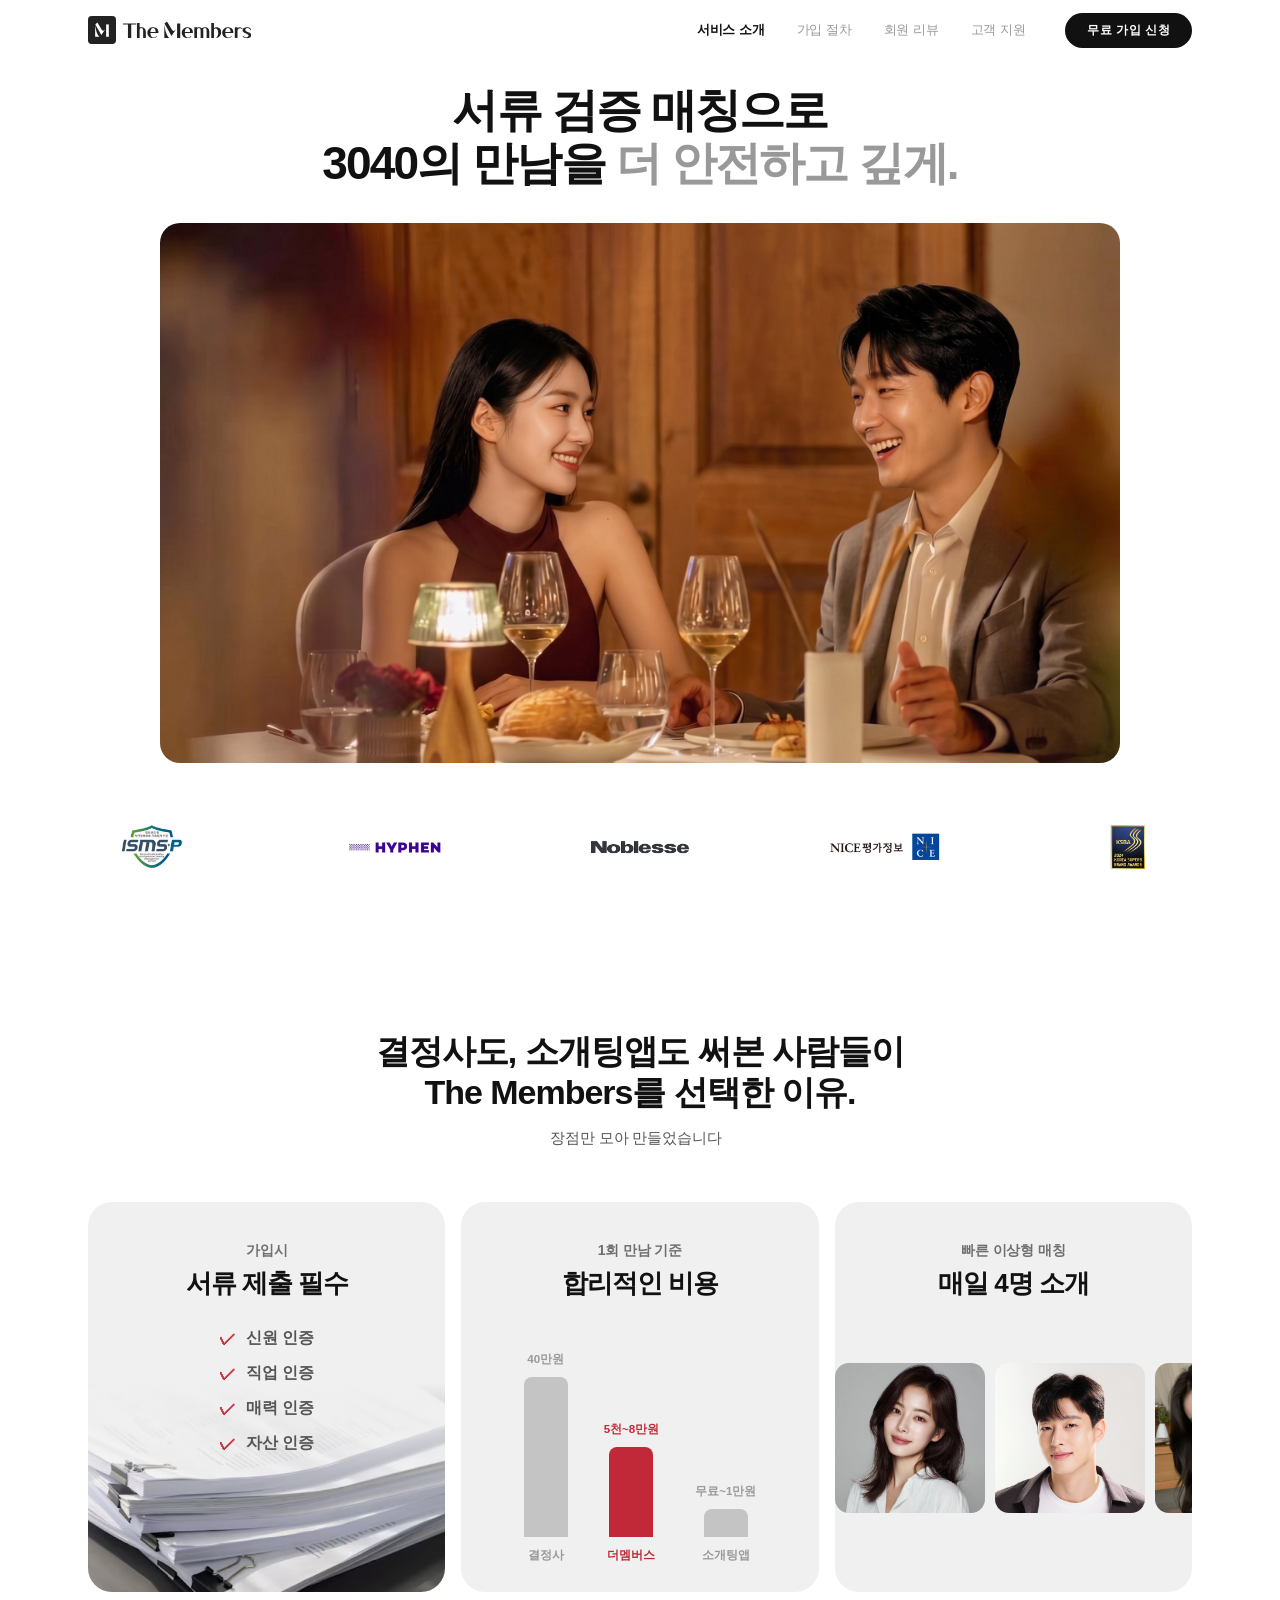
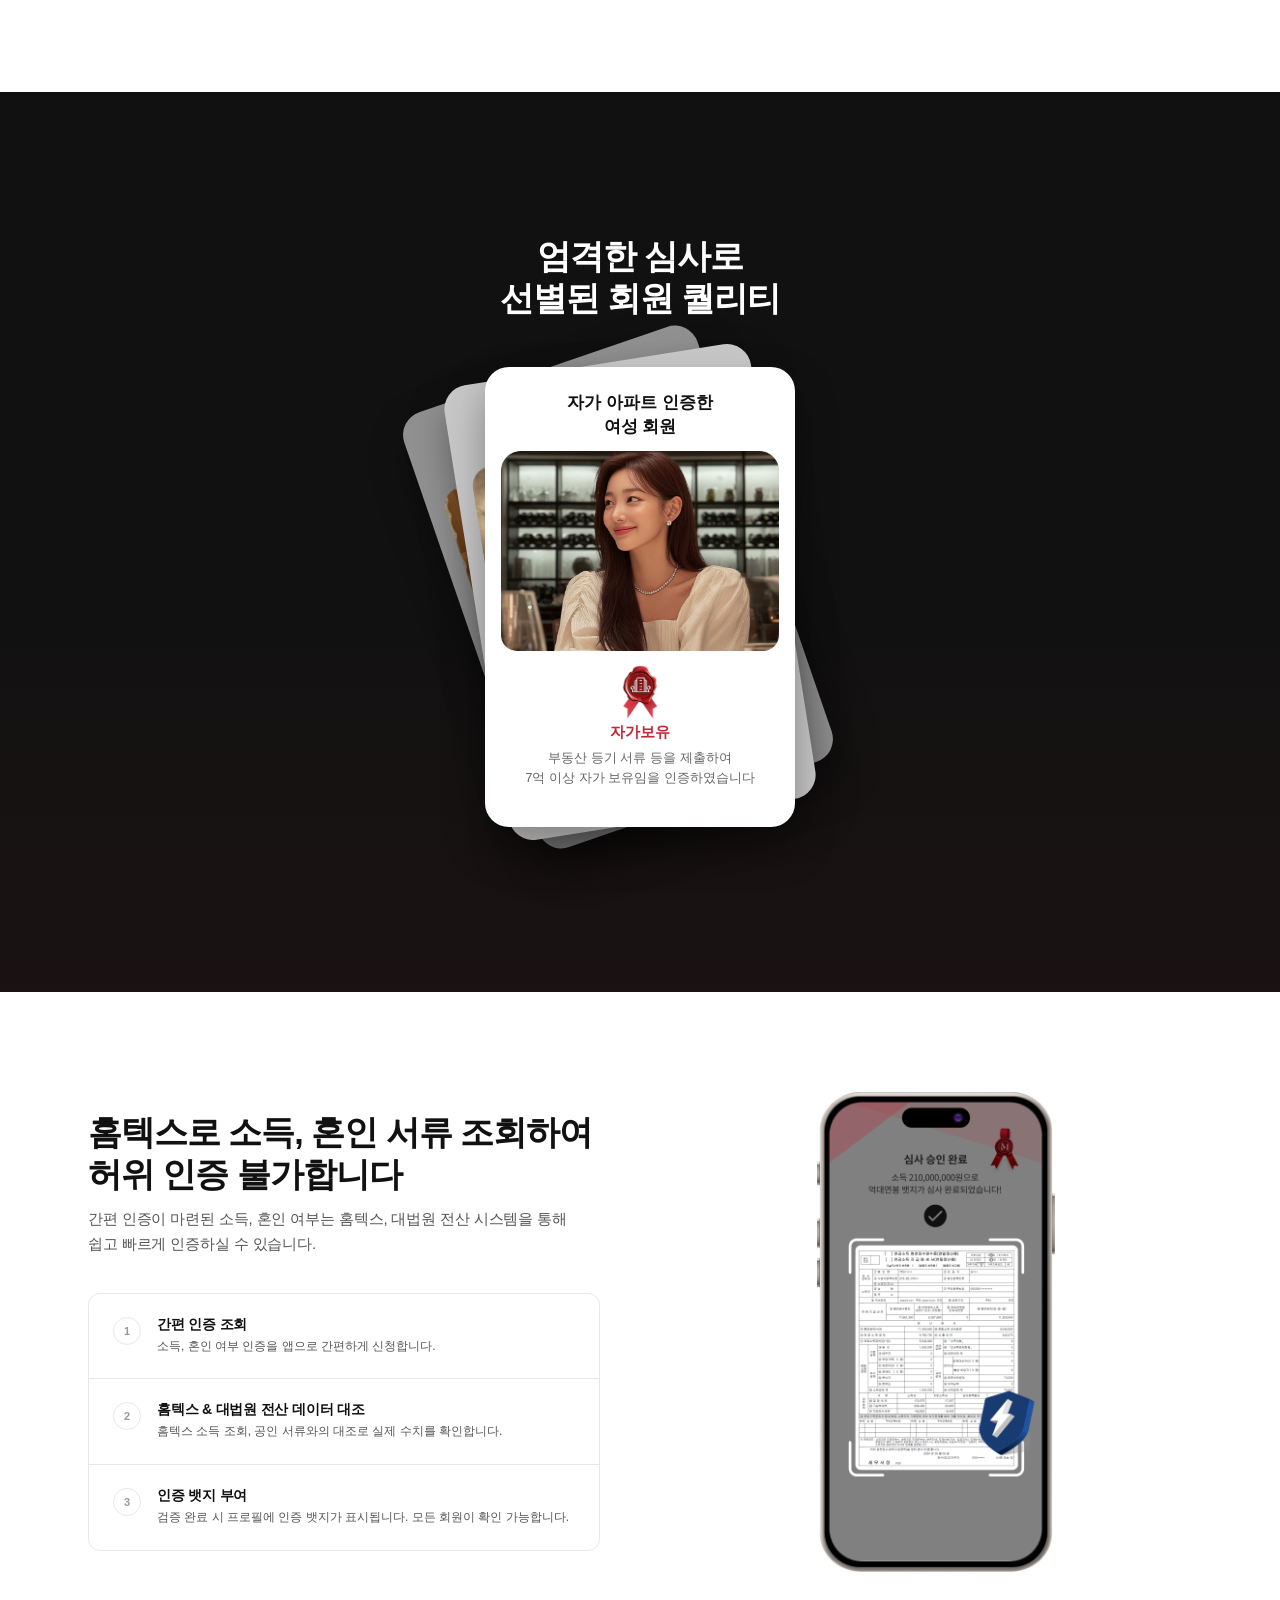
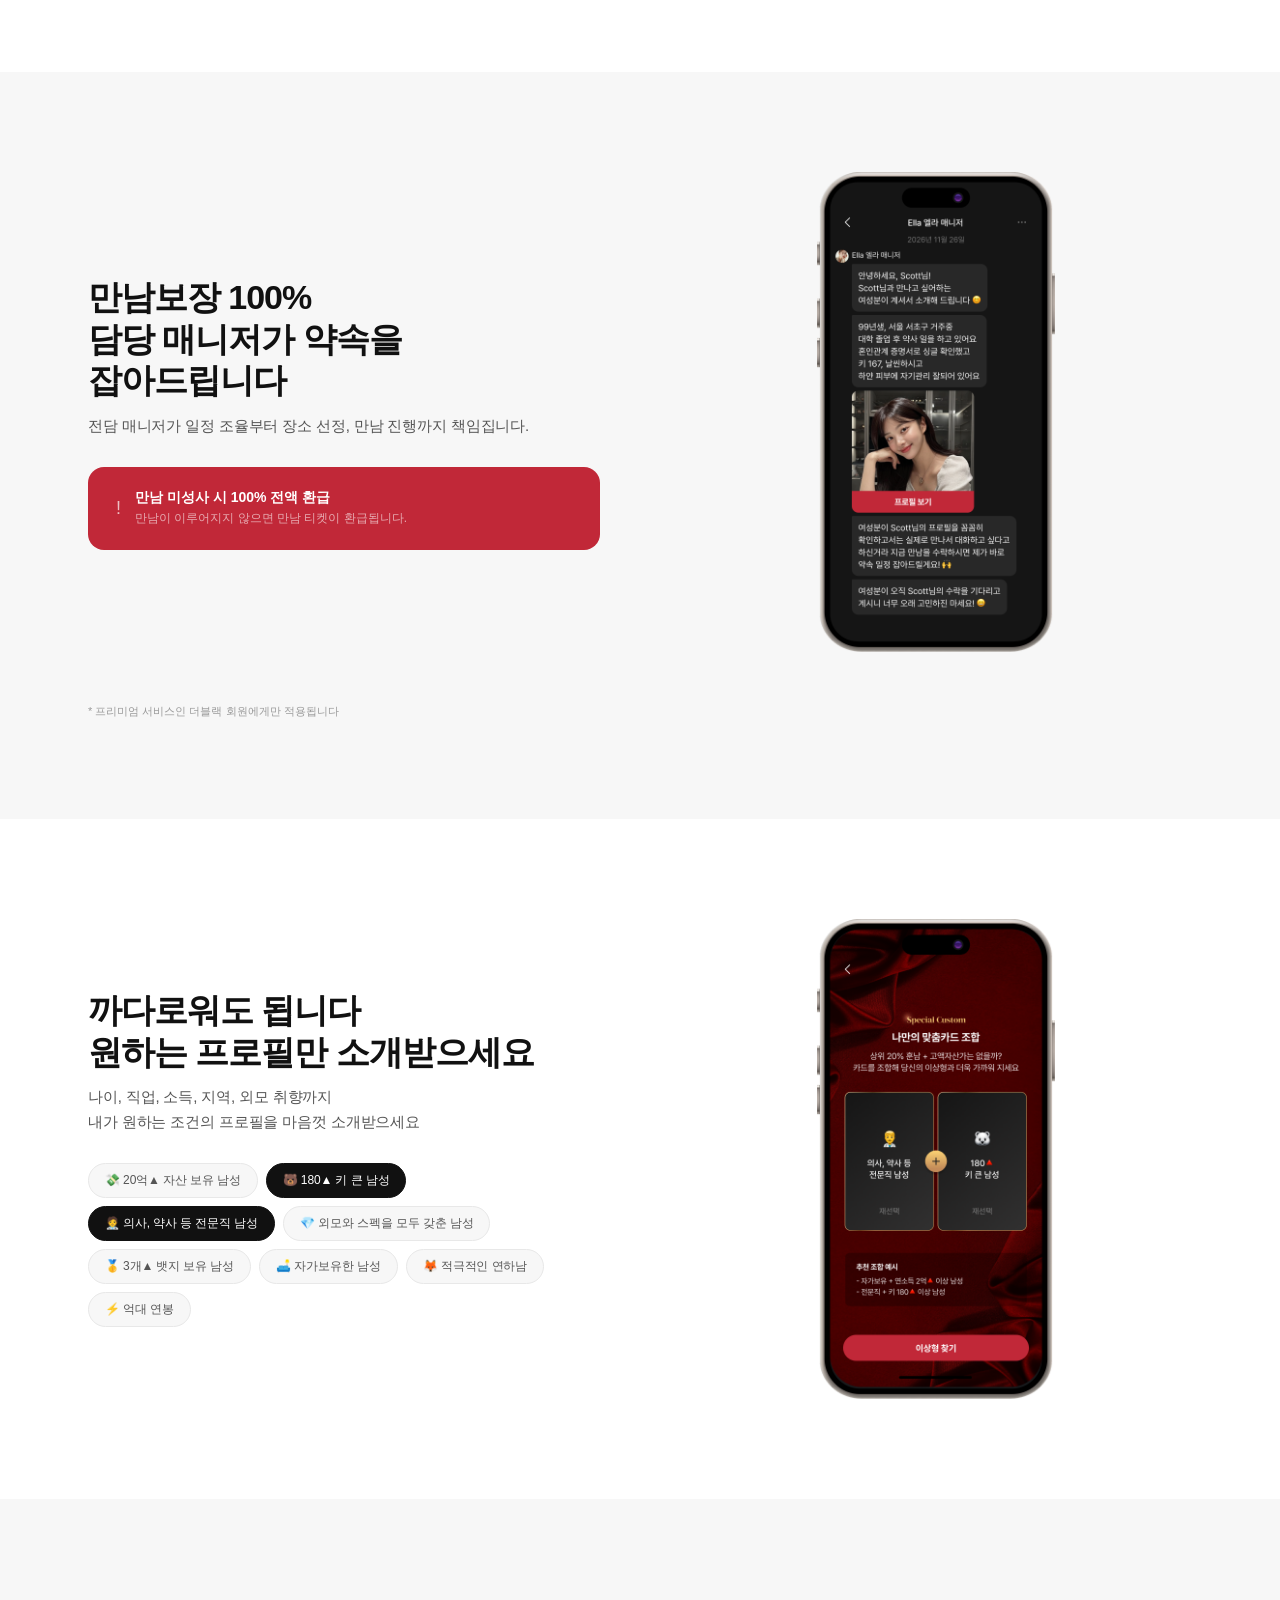
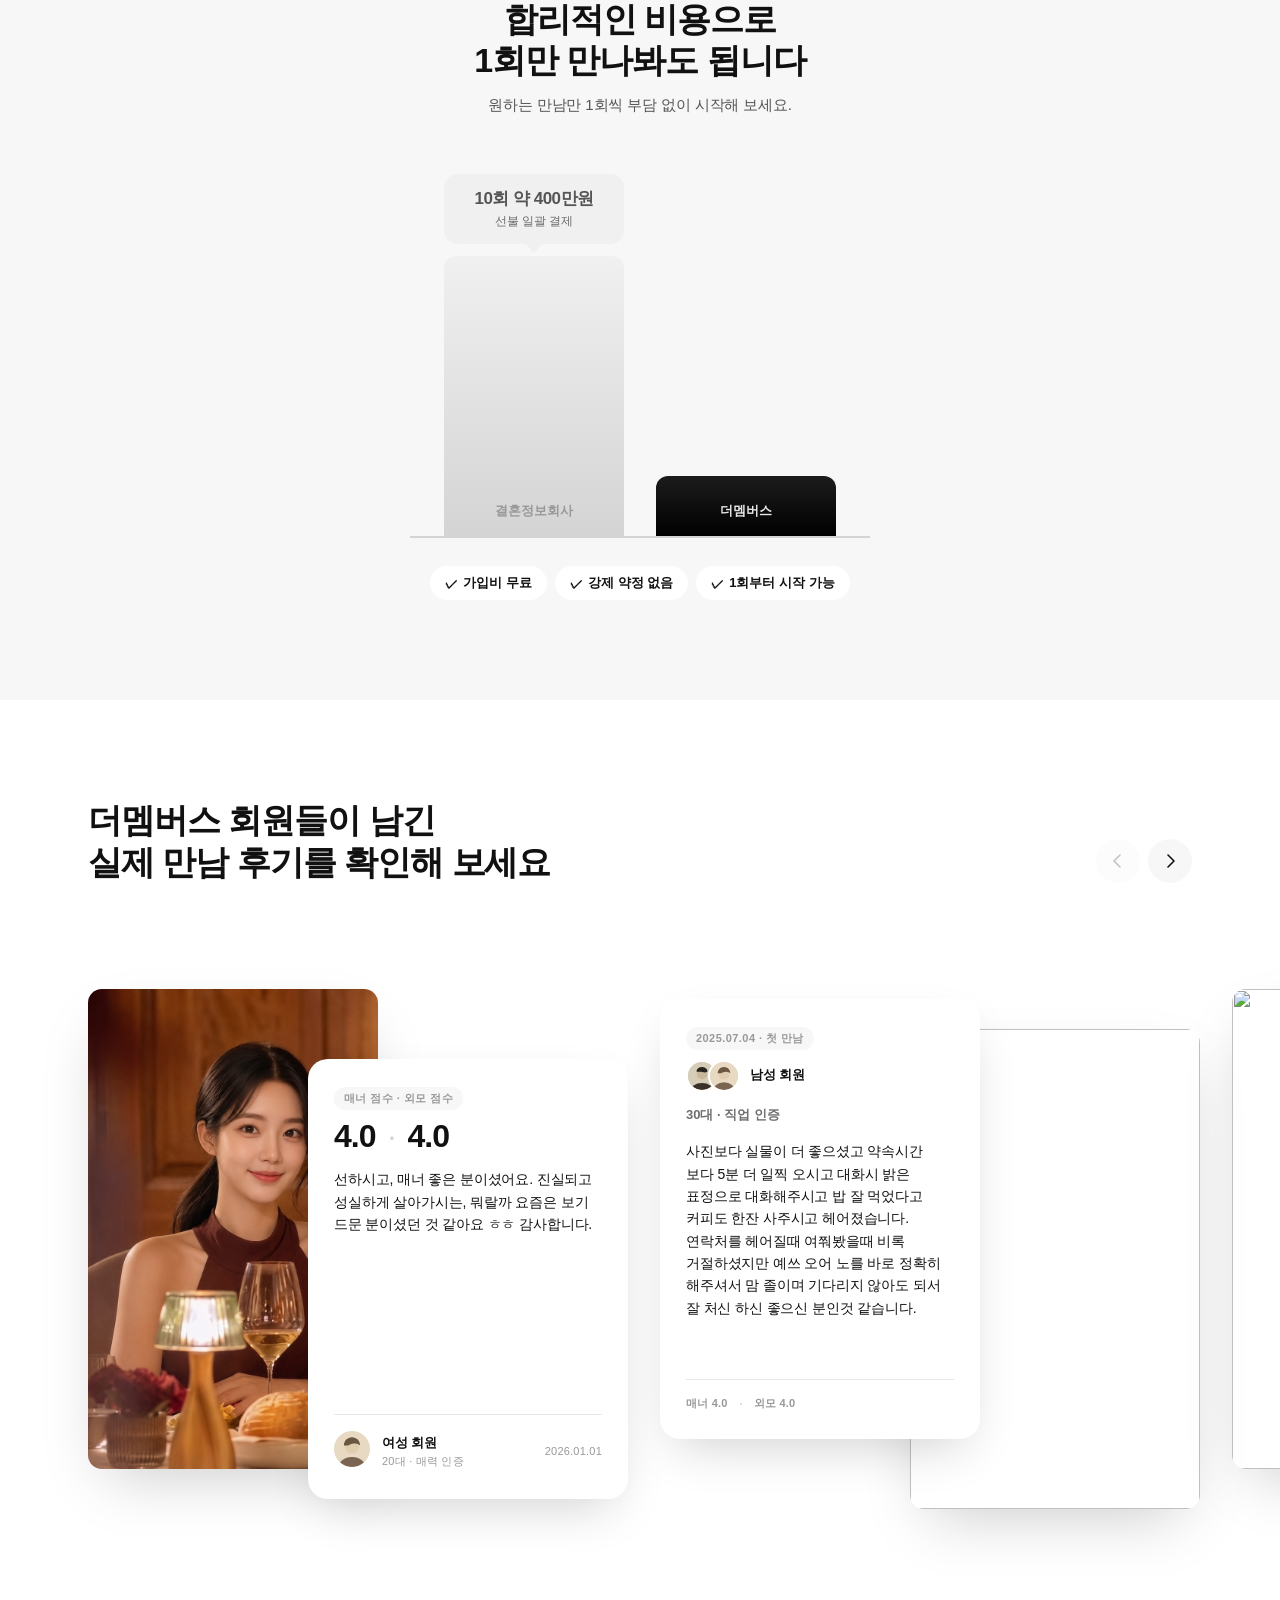
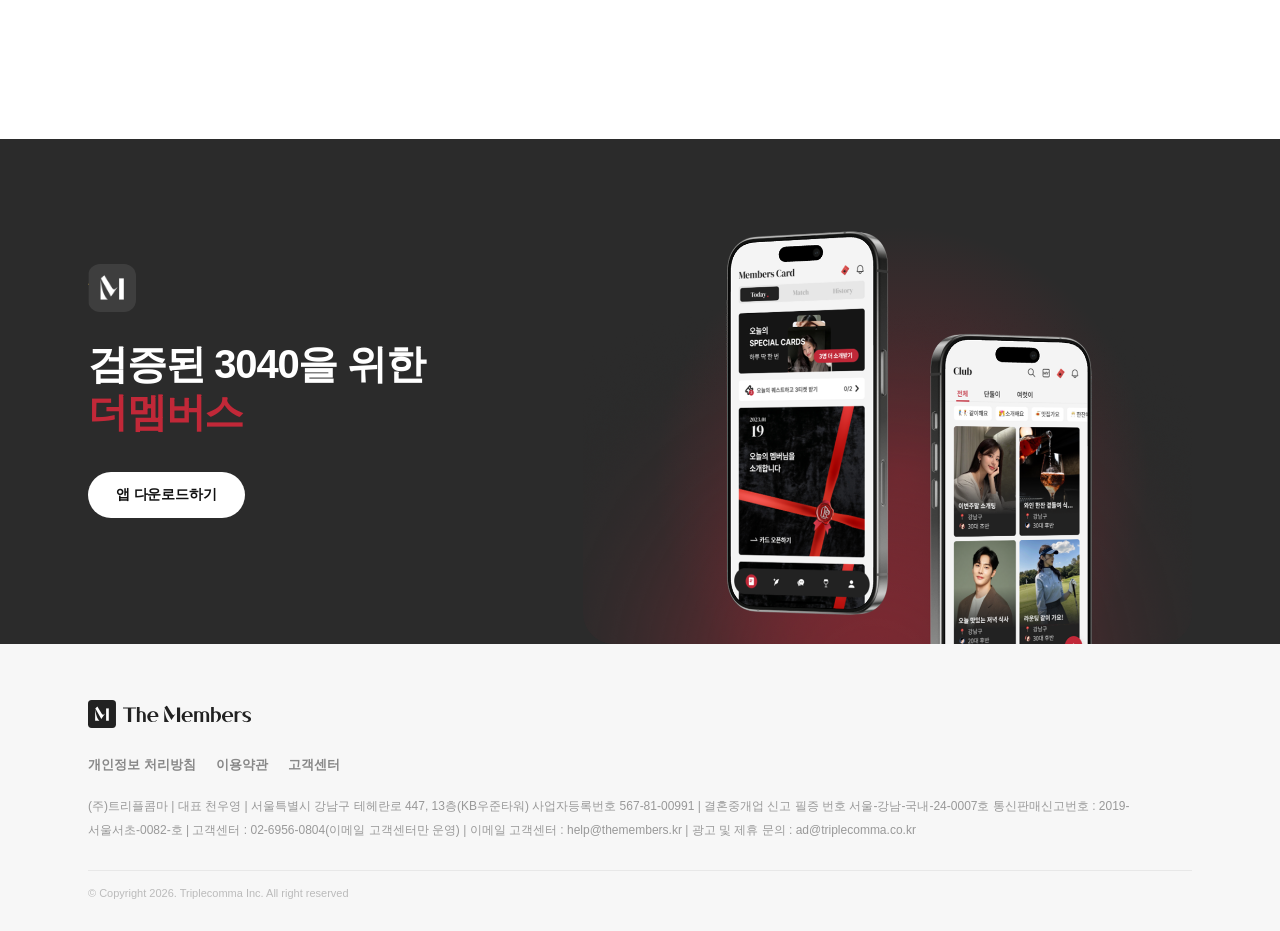
==== index.html @ fb0e2b12 "UI 개선: 리뷰 섹션 모바일 여백 축소·푸터 사업자정보 줄바꿈 제거·채팅 입력창 iOS 확대 방지 Co-Authored-By: Claude Sonnet 4.6 <noreply@a" ====
<!DOCTYPE html>
<html lang="ko">
<head>
<meta charset="UTF-8"/>
<meta name="viewport" content="width=device-width, initial-scale=1.0"/>
<title>더멤버스 — 서비스 소개</title>
<link rel="preconnect" href="https://cdn.jsdelivr.net"/>
<link rel="stylesheet" href="https://cdn.jsdelivr.net/gh/orioncactus/pretendard@v1.3.9/dist/web/static/pretendard.css"/>
<style>
/* ─── RESET ─── */
*,*::before,*::after{box-sizing:border-box;margin:0;padding:0}
html{font-size:16px;scroll-behavior:smooth}
body{min-height:100vh;-webkit-font-smoothing:antialiased;overflow-x:hidden}
ul{list-style:none}
a{text-decoration:none;color:inherit}
button{cursor:pointer;border:none;background:none;font:inherit}

/* ─── TOKENS ─── */
:root{
  --white:    #FFFFFF;
  --bg:       #F7F7F7;
  --bg2:      #F0F0F0;
  --border:   #E8E8E8;
  --border2:  #D4D4D4;
  --headline: #111111;
  --body:     #555555;
  --muted:    #999999;
  --light:    #C4C4C4;
  --dark:     #111111;
  --dark2:    #1C1C1C;
  --red:      #C12838;
  --red-pale: #FDF2F3;
  --font:'Pretendard',-apple-system,'Apple SD Gothic Neo',sans-serif;
  --max:1200px;
  --accent:#C12838;
  --accent-dark:#9E1F2D;
  --accent-pale:#FDF2F3;
  --para:#6F6F6F;
}
body{font-family:var(--font);background:var(--white);color:var(--body);word-break:keep-all}

/* ─── NAV ─── */
.nav{
  position:sticky;top:0;z-index:100;
  background:var(--white);
}
.nav__inner{
  max-width:var(--max);margin:0 auto;padding:0 48px;
  height:60px;display:flex;align-items:center;justify-content:space-between;
}
.nav__logo{display:flex;align-items:center;height:100%}
.nav__links{display:flex;align-items:center;gap:32px}
.nav__link{font-size:13px;font-weight:400;color:var(--muted);letter-spacing:-0.01em;transition:color .15s}
.nav__link:hover{color:var(--headline)}
.nav__link.active{color:var(--headline);font-weight:600}
.nav__cta{
  margin-left:8px;background:var(--headline);color:var(--white);
  font-size:12px;font-weight:700;letter-spacing:0.04em;
  padding:9px 22px;border-radius:999px;transition:opacity .15s;
}
.nav__cta:hover{opacity:.75}
.nav__ham{display:none;flex-direction:column;gap:5px;padding:6px}
.nav__ham span{display:block;width:24px;height:2px;background:var(--headline);transition:transform .22s,opacity .22s}
.nav__ham.open span:nth-child(1){transform:translateY(7px) rotate(45deg)}
.nav__ham.open span:nth-child(2){opacity:0}
.nav__ham.open span:nth-child(3){transform:translateY(-7px) rotate(-45deg)}

/* ─── WRAP ─── */
.wrap{max-width:var(--max);margin:0 auto;padding:0 48px}

/* ─── SECTION BASE ─── */
.section{padding:100px 0}
.section--bg{background:var(--bg)}

.s-eyebrow{
  display:block;font-size:11px;font-weight:700;
  letter-spacing:0.18em;text-transform:uppercase;
  color:var(--light);margin-bottom:12px;
}
.s-title{
  font-size:34px;font-weight:800;letter-spacing:-0.03em;
  line-height:1.22;color:var(--headline);margin-bottom:12px;
}
.s-desc{
  font-size:15px;line-height:1.65;letter-spacing:-0.01em;
  color:var(--body);max-width:520px;
}
.s-desc--white{color:rgba(255,255,255,.45)}

/* ─── PLACEHOLDER ─── */
.placeholder{
  background:var(--bg2);border:1px solid var(--border);
  display:flex;flex-direction:column;align-items:center;justify-content:center;
  gap:8px;color:var(--light);font-size:12px;letter-spacing:0.04em;
}
.placeholder__icon{font-size:24px;opacity:.4}

/* ─── HERO ─── */
.hero{
  background:var(--white);
  padding:0 48px;
  overflow:hidden;
}
.hero__inner{
  max-width:var(--max);margin:0 auto;
  display:flex;flex-direction:column;align-items:center;
  text-align:center;
  padding:24px 0 0;
}
.hero__eyebrow{
  display:inline-flex;align-items:center;gap:10px;
  font-size:11px;font-weight:600;letter-spacing:0.2em;
  text-transform:uppercase;color:var(--muted);
  margin-bottom:20px;justify-content:center;
}
.hero__eyebrow::before{content:'';width:24px;height:1px;background:var(--light)}
.hero__title{
  font-size:46px;font-weight:800;letter-spacing:-0.04em;
  line-height:1.16;color:var(--headline);margin-bottom:32px;
}
.hero__title em{font-style:normal;color:var(--muted)}
.hero__media{
  width:100%;max-width:960px;
  aspect-ratio:16/9;
  overflow:hidden;
  border-radius:20px;
  margin:0 auto;
}
.hero__media img{
  width:100%;height:100%;
  object-fit:cover;
  display:block;
}
/* ─── PROBLEM ─── */
#problem{padding:100px 0;background:var(--white)}
.problem-inner{
  max-width:var(--max);margin:0 auto;padding:0 48px;
  display:flex;flex-direction:column;align-items:center;gap:52px;
}
.problem__copy{text-align:center;max-width:680px}
/* ─── PROBLEM — FEATURE CARDS ─── */
.fc-grid{display:grid;grid-template-columns:repeat(3,1fr);gap:16px;width:100%}
.fc-card{
  background:var(--bg2);border-radius:24px;padding:40px 36px 0;
  overflow:hidden;display:flex;flex-direction:column;min-height:374px;
}
.fc-eyebrow{
  display:block;font-size:14px;font-weight:600;
  color:var(--para);margin-bottom:8px;letter-spacing:-0.01em;
  text-align:center;
}
.fc-title{
  font-size:26px;font-weight:800;color:var(--headline);
  letter-spacing:-0.04em;line-height:1.2;margin:0 0 28px;
  text-align:center;
}
/* Checklist (card 1) */
.fc-checklist{list-style:none;padding:0;margin:0;display:flex;flex-direction:column;gap:14px}
.fc-checklist li{
  display:flex;align-items:center;gap:10px;
  font-size:16px;font-weight:600;color:var(--body);letter-spacing:-0.01em;
  opacity:0;transform:translateY(6px);
  transition:opacity 0.4s ease,transform 0.4s ease;
}
.fc-checklist.is-visible li{opacity:1;transform:none}
.fc-checklist.is-visible li:nth-child(1){transition-delay:0.3s}
.fc-checklist.is-visible li:nth-child(2){transition-delay:0.5s}
.fc-checklist.is-visible li:nth-child(3){transition-delay:0.7s}
.fc-checklist.is-visible li:nth-child(4){transition-delay:0.9s}
.fc-check{color:var(--accent);font-weight:900;font-size:17px;line-height:1}
.fc-card--doc{align-items:center;text-align:center;position:relative}
.fc-doc-content{position:relative;z-index:1;display:flex;flex-direction:column;align-items:center}
.fc-card--doc .fc-checklist{align-items:flex-start}
.fc-doc-bg{
  position:absolute;bottom:0;left:0;right:0;height:58%;
  pointer-events:none;
}
.fc-doc-bg img{width:100%;height:100%;object-fit:cover;object-position:top center;display:block}
.fc-doc-bg::after{
  content:'';position:absolute;top:0;left:0;right:0;height:70%;
  background:linear-gradient(to bottom,#F0F0F0 10%,rgba(240,240,240,0) 100%);
}
/* Price chart (card 2) */
.fc-chart{
  flex:1;display:flex;align-items:flex-end;justify-content:center;gap:36px;
  padding:24px 0 28px;
}
.fc-bar-col{display:flex;flex-direction:column;align-items:center;gap:10px}
.fc-bar-price{
  font-size:11.5px;font-weight:600;color:var(--muted);
  white-space:nowrap;text-align:center;line-height:1.3;
}
.fc-bar-price--red{color:var(--accent)}
.fc-bar{
  width:44px;border-radius:8px 8px 0 0;
  transform:scaleY(0);
  transform-origin:bottom center;
  transition:transform 0.65s cubic-bezier(0.34,1.56,0.64,1);
}
.fc-chart.is-visible .fc-bar{transform:scaleY(1)}
.fc-chart.is-visible .fc-bar--agency  {transition-delay:0s}
.fc-chart.is-visible .fc-bar--members {transition-delay:0.15s}
.fc-chart.is-visible .fc-bar--app     {transition-delay:0.3s}
.fc-bar--agency{height:160px;background:#C4C4C4}
.fc-bar--members{height:90px;background:var(--accent)}
.fc-bar--app{height:28px;background:#C4C4C4}
.fc-bar-name{font-size:12px;font-weight:600;color:var(--muted);white-space:nowrap;padding-bottom:0}
.fc-bar-name--red{color:var(--accent)}
/* Profile slider (card 3) */
.fc-slider{
  flex:1;overflow:hidden;
  display:flex;align-items:center;
  margin:16px -36px 0;
  min-height:200px;
  padding-bottom:60px;
}
.fc-slider-track{
  display:flex;gap:10px;align-items:center;
  animation:slide-profiles 22s linear infinite;
  will-change:transform;
}
@keyframes slide-profiles{
  0%{transform:translateX(0)}
  100%{transform:translateX(-50%)}
}
.fc-slider-img{
  width:150px;height:150px;object-fit:cover;
  object-position:top center;border-radius:14px;flex-shrink:0;
}
.fc-slider-img.fc-slide--tall{height:150px}

/* ─── QUALITY (dark card stack) ─── */
#quality{
  background:var(--dark);
  position:relative;overflow:hidden;
  padding:80px 0 100px;
  min-height:100vh;
  display:flex;flex-direction:column;justify-content:center;
}
#quality::after{
  content:'';position:absolute;left:0;right:0;bottom:0;height:45%;
  background:linear-gradient(to top,rgba(193,40,56,0.05) 0%,rgba(193,40,56,0) 100%);
  pointer-events:none;
}
.quality-inner{
  max-width:var(--max);margin:0 auto;padding:0 48px;
  display:flex;flex-direction:column;align-items:center;gap:0;
  position:relative;z-index:1;
}
.quality__header{text-align:center;max-width:600px}
.quality__header .s-eyebrow{color:rgba(255,255,255,0.45)}
.quality__header .s-title{color:#fff}
.quality__header .s-desc{color:rgba(255,255,255,0.5);margin-top:12px}
/* 카드스택 랩 */
.quality-cards-wrap{
  position:relative;
  max-width:310px;width:100%;
  aspect-ratio:3/4;
  min-height:460px;
  margin:2.25rem auto 0;
}
/* 카드 공통 */
.quality-card{
  position:absolute;left:50%;top:50%;width:100%;height:100%;
  background:#fff;border-radius:1.5rem;overflow:hidden;
  box-shadow:0 20px 40px rgba(0,0,0,0.35);
  display:flex;flex-direction:column;
  transition:transform .5s ease,opacity .5s ease;
}
.quality-card.qc-back2{z-index:0;transform:translate(-50%,120%) rotate(9deg);background:#C8C8C8;opacity:0;pointer-events:none}
.quality-card.qc-back {z-index:1;transform:translate(-50%,-50%) translate(-22px,-10px) rotate(-19deg);background:#919191}
.quality-card.qc-mid  {z-index:2;transform:translate(-50%,-50%) translate(-10px,-5px) rotate(-9deg);background:#C8C8C8}
.quality-card.qc-front{z-index:3;transform:translate(-50%,-50%) rotate(0deg)}
@keyframes qc-drop{
  0%  {transform:translate(-50%,-50%) rotate(0deg);opacity:1}
  80% {transform:translate(-50%,110%) rotate(-9deg);opacity:1}
  100%{transform:translate(-50%,120%) rotate(-9deg);opacity:0}
}
@keyframes qc-rise{
  0%  {transform:translate(-50%,120%) rotate(9deg);opacity:0}
  20% {transform:translate(-50%,110%) rotate(0deg);opacity:1}
  100%{transform:translate(-50%,-50%) translate(-22px,-10px) rotate(-19deg);opacity:1}
}
.quality-card.qc-dropping{animation:qc-drop 2.7s cubic-bezier(0.16,1,0.3,1);z-index:99}
.quality-card.qc-rising  {animation:qc-rise .7s cubic-bezier(0.16,1,0.3,1)}
/* 카드 내부 */
.quality-card .qc-title{padding:1.5rem 1.25rem .6rem;text-align:center;font-weight:700;color:#111;font-size:1.05rem;line-height:1.4;flex-shrink:0}
.quality-card .qc-img-wrap{padding:.2rem 1rem .6rem;flex:0 0 auto}
.quality-card .qc-img-wrap img{width:100%;aspect-ratio:3/4;object-fit:cover;object-position:top;border-radius:1rem;display:block;max-height:200px}
.quality-card .qc-badge{padding:.2rem 1.25rem .4rem;text-align:center;flex-shrink:0}
.quality-card .qc-badge img{width:auto;height:56px;margin:0 auto .2rem;display:block;object-fit:contain}
.quality-card .qc-badge-label{font-weight:700;font-size:15px;color:var(--accent);margin:0}
.quality-card .qc-desc{padding:0 1.25rem 1.75rem;text-align:center;font-size:13px;line-height:1.5;color:#666;flex-shrink:0;margin:0}

/* ─── VERIFICATION ─── */
.verify-inner{
  max-width:var(--max);margin:0 auto;padding:0 48px;
  display:grid;grid-template-columns:1fr 1fr;gap:80px;align-items:center;
}
.verify__steps{
  display:flex;flex-direction:column;gap:0;
  border:1px solid var(--border);margin-top:36px;
  border-radius:12px;overflow:hidden;
}
.verify-step{
  display:flex;align-items:flex-start;gap:16px;
  padding:22px 24px;border-bottom:1px solid var(--border);
  transition:background .15s;
}
.verify-step:last-child{border-bottom:none}
.verify-step:hover{background:var(--bg)}
.verify-step__num{
  width:28px;height:28px;flex-shrink:0;
  display:flex;align-items:center;justify-content:center;
  border:1px solid var(--border);border-radius:50%;
  font-size:11px;font-weight:700;color:var(--muted);
  margin-top:1px;
}
.verify-step__title{
  font-size:14px;font-weight:600;color:var(--headline);
  margin-bottom:3px;letter-spacing:-0.015em;
}
.verify-step__desc{font-size:12px;line-height:1.65;color:var(--body)}
.verify__visual{
  display:flex;align-items:center;justify-content:center;
}
.mockup-scan-wrap{position:relative;overflow:hidden;display:inline-block;line-height:0;border-radius:4px}
.scan-line{
  position:absolute;left:8%;right:8%;height:48px;pointer-events:none;
  background:linear-gradient(
    180deg,
    rgba(255,255,255,0) 0%,
    rgba(193,40,56,0.18) 40%,
    rgba(255,255,255,0.85) 50%,
    rgba(193,40,56,0.18) 60%,
    rgba(255,255,255,0) 100%
  );
  animation:scan-move 2.2s ease-in-out infinite;
}
@keyframes scan-move{0%{top:25%}50%{top:75%}100%{top:25%}}

/* ─── GUARANTEE ─── */
.guarantee-inner{
  max-width:var(--max);margin:0 auto;padding:0 48px;
  display:grid;grid-template-columns:1fr 1fr;gap:80px;align-items:center;
}
/* 핵심 약속 — 레드 사용 지점 ① */
.promise-bar{
  margin-top:28px;padding:22px 28px;
  background:var(--red);border-radius:16px;
  display:flex;align-items:center;gap:14px;
}
.promise-bar__icon{font-size:18px;color:rgba(255,255,255,.7)}
.promise-bar__text strong{
  display:block;font-size:14px;font-weight:700;
  color:var(--white);margin-bottom:2px;
}
.promise-bar__text p{font-size:12px;color:rgba(255,255,255,.6);line-height:1.6}

/* ─── FILTER (까다로워도 돼요) ─── */
.filter-section{padding:100px 0;background:var(--white)}
.filter-inner{
  max-width:var(--max);margin:0 auto;padding:0 48px;
  display:grid;grid-template-columns:1fr 1fr;gap:80px;align-items:center;
}
.filter__tags{
  display:flex;flex-wrap:wrap;gap:8px;margin-top:28px;
}
.filter-tag{
  font-size:12px;font-weight:500;letter-spacing:-0.01em;
  padding:8px 16px;border:1px solid var(--border);
  color:var(--body);background:var(--bg);
  border-radius:999px;transition:border-color .15s,background .15s;
}
.filter-tag:hover{border-color:var(--border2);background:var(--bg2)}
.filter-tag--active{
  border-color:var(--headline);background:var(--headline);color:var(--white);
}
.filter__visual{display:flex;align-items:center;justify-content:center;}

/* ─── PRICING ─── */
.pricing-inner{
  max-width:720px;margin:0 auto;padding:0 48px;text-align:center;
}
/* ─── PRICING CHART ─── */
.pricing-chart{max-width:460px;margin:48px auto 0;padding-top:90px}
.pricing-chart__stage{display:flex;align-items:flex-end;justify-content:center;gap:32px;height:280px}
.pricing-bar{position:relative;flex:1;max-width:180px}
.pricing-bar__bubble{
  position:absolute;bottom:100%;left:50%;
  transform:translateX(-50%) translateY(8px);
  width:100%;margin-bottom:12px;
  border-radius:14px;padding:14px 18px;text-align:center;
  opacity:0;
  transition:opacity 0.3s ease,transform 0.3s ease;
}
.pricing-bar__bubble strong{display:block;font-size:17px;font-weight:800;letter-spacing:-0.03em;line-height:1.25}
.pricing-bar__bubble span{display:block;font-size:12px;font-weight:500;margin-top:4px;opacity:0.85}
.pricing-bar__bubble::after{
  content:'';position:absolute;bottom:-9px;left:50%;transform:translateX(-50%);
  width:0;height:0;border-left:9px solid transparent;border-right:9px solid transparent;
}
.pricing-bar--members .pricing-bar__bubble{background:var(--headline);color:#fff;box-shadow:0 4px 16px rgba(0,0,0,.18)}
.pricing-bar--members .pricing-bar__bubble::after{border-top:10px solid var(--headline)}
.pricing-bar--agency .pricing-bar__bubble{background:var(--bg2);color:var(--body)}
.pricing-bar--agency .pricing-bar__bubble::after{border-top:10px solid var(--bg2)}
.pricing-bar__fill{
  width:100%;border-radius:12px 12px 0 0;display:flex;align-items:flex-end;justify-content:center;
  padding-bottom:16px;font-size:13px;font-weight:700;
}
.pricing-bar--members .pricing-bar__fill{height:0;background:linear-gradient(180deg,var(--dark2) 0%,#000 100%);color:rgba(255,255,255,.9);transition:height 0.5s ease-out}
.pricing-bar--agency .pricing-bar__fill{height:0;background:linear-gradient(180deg,var(--bg2) 0%,var(--border2) 100%);color:var(--muted);transition:height 0.7s ease-out}
.pricing-bar--agency.is-animated .pricing-bar__fill{height:280px}
.pricing-bar--members.is-animated .pricing-bar__fill{height:60px}
.pricing-bar.bubble-visible .pricing-bar__bubble{opacity:1;transform:translateX(-50%) translateY(0)}
.pricing-chart__base{height:2px;background:var(--border2);margin-bottom:28px}
.pricing-pills{display:flex;justify-content:center;gap:8px;flex-wrap:wrap}
.pricing-pill{
  display:inline-flex;align-items:center;gap:5px;
  background:var(--white);color:var(--headline);
  border-radius:999px;padding:8px 15px;font-size:13px;font-weight:600;
}
.pricing-pill::before{content:'✓';font-weight:800}

/* ─── REVIEWS — styles moved to inline <style> below ─── */

/* ─── APP CTA ─── */
.app-cta{
  background:#2b2b2b;padding:0;overflow:hidden;position:relative;
}
.app-cta::after{
  content:'';position:absolute;bottom:-80px;right:10%;
  width:500px;height:500px;border-radius:50%;
  background:radial-gradient(circle,rgba(193,40,56,.35) 0%,transparent 70%);
  pointer-events:none;
}
.app-cta__inner{
  max-width:var(--max);margin:0 auto;padding:0 48px;
  display:grid;grid-template-columns:1fr 1.4fr;gap:60px;align-items:stretch;
  position:relative;z-index:1;
}
.app-cta__logo{
  width:48px;height:48px;border-radius:12px;overflow:hidden;margin-bottom:28px;
}
.app-cta__logo img{width:100%;height:100%;object-fit:cover;}
.app-cta__title{
  font-size:40px;font-weight:800;letter-spacing:-0.03em;
  line-height:1.2;color:var(--white);margin-bottom:0;
}
.app-cta__title span{color:var(--accent);}
.app-cta__actions{display:flex;gap:10px;flex-wrap:wrap;margin-top:36px}
.app-cta__visual{
  display:flex;align-items:flex-end;justify-content:flex-end;
}
.app-cta__visual img{
  width:100%;height:auto;display:block;object-fit:contain;object-position:right bottom;
}

/* ─── FOOTER ─── */
.footer{background:#f7f7f7;padding:56px 0 0;}
.footer__inner{max-width:var(--max);margin:0 auto;padding:0 48px;}
.footer__logo{height:28px;width:auto;display:block;margin-bottom:28px;}
.footer__links{display:flex;align-items:center;gap:20px;margin-bottom:20px;font-size:13px;}
.footer__links a{color:#888;text-decoration:none;font-weight:700;}
.footer__links a:hover{color:#111;}
.footer__info{font-size:12px;color:#999;line-height:2;margin-bottom:0;}
.footer__copy{font-size:11px;color:#bbb;padding:16px 0 32px;border-top:1px solid #e8e8e8;margin-top:28px;}

/* ─── REVEAL ─── */
.reveal{opacity:0;transform:translateY(16px);transition:opacity .5s ease,transform .5s ease}
.reveal.on{opacity:1;transform:none}
.reveal-l{opacity:0;transform:translateX(-16px);transition:opacity .5s ease,transform .5s ease}
.reveal-l.on{opacity:1;transform:none}
.reveal-r{opacity:0;transform:translateX(16px);transition:opacity .5s ease,transform .5s ease}
.reveal-r.on{opacity:1;transform:none}

/* ─── TABLET ─── */
@media(max-width:1279px){
  .nav__inner,.wrap,.hero,.media-bar{padding-left:32px;padding-right:32px}
  .hero__inner,.problem-inner,.quality-inner,.verify-inner,
  .guarantee-inner,.filter-inner,.pricing-inner,
  .footer__inner{padding:0 32px}
  .app-cta__inner{padding:0 32px;grid-template-columns:1fr;gap:40px}
  .app-cta__copy{align-items:center;text-align:center}
  .app-cta__title{font-size:36px}
  .app-cta__actions{justify-content:center}
  .app-cta__visual{justify-content:center}
  .hero__title{font-size:38px}
  .s-title{font-size:28px}
  .quality-cards-wrap{max-width:270px;min-height:400px;margin-top:2rem}
  .quality-card .qc-img-wrap img{max-height:170px}
  .quality-card .qc-badge img{height:44px}

  /* logo marquee 애니메이션 */
  .logo-marquee__item--clone{ display:flex; }
  .logo-marquee__track{ justify-content:flex-start; width:max-content; animation:logo-marquee-scroll 12s linear infinite; }
  .logo-marquee:hover .logo-marquee__track{ animation-play-state:paused; }
  .logo-marquee__item{ padding:0 36px; }
}

/* ─── MOBILE ─── */
@media(max-width:799px){
  .logo-marquee__item{ padding:0 24px; }
  .logo-marquee__item img{ height:52px; }
  .nav__inner{padding:0 20px}
  .nav__links{display:none;flex-direction:column;gap:24px;position:absolute;top:60px;left:0;right:0;background:var(--white);border-bottom:1px solid var(--border);padding:28px 24px;box-shadow:0 8px 20px rgba(0,0,0,.05);font-size:16px}
  .nav__links.open{display:flex}
  .nav__ham{display:flex}

  .hero{padding:0 0}
  .hero__inner{padding:36px 20px 0}
  .hero__title{font-size:28px}
  .problem-inner{padding:0 20px;gap:32px}
  .fc-grid{grid-template-columns:1fr}
  .fc-card{min-height:323px;padding:32px 28px 0}
  .fc-slider{min-height:180px;margin:16px -28px 0}
  .fc-slider-img{width:130px;height:130px}
  .fc-slider-img.fc-slide--tall{height:130px}
  .fc-bar--agency{height:130px}
  .fc-bar--members{height:72px}
  .verify-inner,
  .guarantee-inner,.filter-inner,.pricing-inner{grid-template-columns:1fr;gap:40px;padding:0 20px}
  .app-cta__inner{padding:0 20px}
  .app-cta__title{font-size:32px}
  .filter__visual img,.verify__visual img{max-height:240px}
  .app-cta__visual{height:200px}
  .app-cta__visual{grid-template-columns:1fr 1fr}

  #quality{padding:64px 0 80px;min-height:auto}
  .quality-inner{padding:0 20px}
  .quality-cards-wrap{max-width:260px;min-height:410px;margin-top:1.75rem}
  .quality-card .qc-img-wrap img{max-height:160px}
  .quality-card .qc-badge img{height:40px}
  .section{padding:64px 0}
  .s-title{font-size:24px}
  .footer__inner{padding:0 20px}
  .pricing-inner{padding:0 20px}
  .pricing-chart{padding-top:80px}
  .pricing-chart__stage{height:220px}
  .pricing-bar--members .pricing-bar__fill{height:0}
  .pricing-bar--agency .pricing-bar__fill{height:0}
  .pricing-bar--agency.is-animated .pricing-bar__fill{height:220px}
  .pricing-bar--members.is-animated .pricing-bar__fill{height:48px}
  .pricing-bar__bubble{padding:12px 14px}
  .pricing-bar__bubble strong{font-size:15px}
  .pricing-pill{font-size:12px;padding:7px 12px}
}

/* ── QR MODAL ── */
.qr-overlay{
  display:none;position:fixed;inset:0;z-index:9999;
  background:rgba(0,0,0,.55);
  align-items:center;justify-content:center;
  backdrop-filter:blur(4px);
}
.qr-overlay.open{display:flex}
.qr-modal{
  background:#fff;
  width:100%;max-width:440px;
  padding:48px 40px 40px;
  position:relative;
  margin:20px;
  border-radius:24px;
  animation:modalIn .25s ease;
}
@keyframes modalIn{
  from{opacity:0;transform:translateY(12px)}
  to{opacity:1;transform:none}
}
.qr-modal__close{
  position:absolute;top:18px;right:20px;
  font-size:20px;color:#999;cursor:pointer;
  line-height:1;padding:4px;
  transition:color .15s;
}
.qr-modal__close:hover{color:#111}
.qr-modal__title{
  font-size:22px;font-weight:800;letter-spacing:-0.03em;
  color:#111;text-align:center;margin-bottom:8px;
}
.qr-modal__desc{
  font-size:16px;color:#444;text-align:center;
  letter-spacing:-0.01em;margin-bottom:32px;
}
.qr-modal__img{
  width:200px;height:200px;
  display:block;margin:0 auto 28px;
  image-rendering:pixelated;
}
.qr-modal__stores{
  display:grid;grid-template-columns:1fr 1fr;gap:10px;
}
.qr-modal__store{
  display:flex;align-items:center;justify-content:center;gap:8px;
  padding:11px 0;border:1px solid #e8e8e8;
  font-size:12px;font-weight:600;color:#111;letter-spacing:0.02em;
  border-radius:999px;
  transition:border-color .15s,background .15s;cursor:pointer;
}
.qr-modal__store:hover{border-color:#111;background:#f7f7f7}
.qr-modal__store-icon{font-size:16px}

/* ── LOGO MARQUEE ── */
.logo-marquee{
  background:var(--white);
  padding:32px 0;
  overflow:hidden;
}
.logo-marquee__track{
  display:flex;
  align-items:center;
  justify-content:center;
  gap:0;
  width:100%;
}
.logo-marquee__item{
  flex-shrink:0;
  padding:0 56px;
  display:flex;align-items:center;justify-content:center;
  height:104px;
}
.logo-marquee__item img{
  height:72px;width:auto;
  max-width:280px;
  object-fit:contain;
}
.logo-marquee__item--clone{ display:none; }

@keyframes logo-marquee-scroll{
  from{ transform:translateX(0); }
  to  { transform:translateX(-50%); }
}

</style>
</head>
<body>

<!-- NAV -->
<nav class="nav">
  <div class="nav__inner">
    <a href="index.html" class="nav__logo"><svg class="nav__logo-svg" viewBox="0 0 373 64" height="28" xmlns="http://www.w3.org/2000/svg" fill="none"><g clip-path="url(#clip0_2248_5700)">
<rect width="64" height="64" rx="8.33333" fill="#222222"/>
<path d="M47.635 19.2063H41.4222V47.473H47.635V19.2063Z" fill="white"/>
<path d="M16.3434 20.7499V47.4665H26.192C20.1997 43.2637 17.3264 29.0862 16.3434 20.7499Z" fill="white"/>
<path d="M31.4979 31.3295L21.4539 15.123L16.7281 19.2251L30.433 43.4402L39.0781 30.7624L35.9275 33.3711C34.6673 34.3099 33.0416 33.8562 31.4979 31.3295Z" fill="white"/>
</g>
<g clip-path="url(#clip1_2248_5700)">
<path d="M122.382 25.7641C120.897 25.8208 119.424 26.0623 117.998 26.4832V16.0278H111.882V50.326H117.998V30.4109C118.264 29.6323 118.759 28.9543 119.417 28.4679C120.075 27.9814 120.865 27.7097 121.68 27.6892C124.201 27.6892 126.064 29.736 126.064 32.9556V50.326H132.18V35.8433C132.048 29.5258 128.541 25.7641 122.382 25.7641Z" fill="#222222"/>
<path d="M226.994 25.7661C224.102 25.6515 221.263 26.5719 218.978 28.365C216.693 30.1581 215.109 32.7085 214.506 35.566C213.903 38.4234 214.32 41.404 215.682 43.9816C217.044 46.5592 219.265 48.5679 221.952 49.6531C227.224 51.4676 232.441 50.5161 236.266 46.7433L235.17 45.5595C232.43 48.4693 229.284 49.2659 227.027 48.8787C223.552 48.2812 221.174 44.4531 221.317 38.9765L239.663 38.8879V36.3432C239.63 27.4368 231.038 25.7661 226.994 25.7661ZM221.317 36.7526C221.317 31.0326 223.969 27.4368 227.432 27.4368C229.723 27.4368 233.328 29.3066 233.328 36.7969L221.317 36.7526Z" fill="#222222"/>
<path d="M267.676 25.7648C264.883 25.6644 262.133 26.4923 259.851 28.1214C258.286 26.5912 256.188 25.7445 254.009 25.7648C252.85 25.7346 251.694 25.9029 250.59 26.2626C250.105 26.373 249.634 26.5401 249.187 26.7605V25.8533H243.071V50.3488H249.187V32.5248C249.187 29.3052 251.127 27.4354 253.33 27.4354C255.533 27.4354 257.418 29.3052 257.418 32.5248V50.393H263.544V35.3461C263.599 33.8253 263.414 32.3054 262.996 30.8431C263.764 28.7078 265.254 27.4354 267.052 27.4354C269.342 27.4354 271.14 29.3052 271.14 32.5248V50.393H277.211V36.0653C277.124 29.4822 274.197 25.7648 267.676 25.7648Z" fill="#222222"/>
<path d="M346.784 25.7635C344.917 25.8408 343.129 26.5412 341.699 27.755V25.852H335.583V50.3476H341.699V33.7517C341.818 32.2568 342.458 30.8529 343.505 29.7894C344.553 28.726 345.94 28.0718 347.42 27.9431C349.425 27.9431 350.28 28.5295 352.231 30.2998L353.174 29.2597C352.468 28.1987 351.518 27.3263 350.405 26.7174C349.292 26.1085 348.05 25.7811 346.784 25.7635Z" fill="#222222"/>
<path d="M371.071 39.4728C367.925 36.6625 359.64 36.2974 359.64 31.5289C359.671 30.4805 360.082 29.4801 360.795 28.7173C361.508 27.9546 362.474 27.4826 363.509 27.391C367.794 26.9927 370.808 29.6037 371.4 32.7791H372.287C372.34 31.8749 372.277 30.9676 372.101 30.0795C371.213 25.842 364.429 25.8088 362.566 25.8088C358.292 25.8088 353.261 27.6675 353.261 32.5246C353.261 38.654 362.654 39.34 365.854 42.5596C368.78 45.4251 365.185 48.8328 362.204 48.9213C359.314 48.788 356.568 47.61 354.467 45.6022L353.371 46.786C357.459 52.1852 373.022 52.5946 373.022 43.7877C373.021 42.9696 372.846 42.1612 372.509 41.4169C372.173 40.6727 371.682 40.0098 371.071 39.4728Z" fill="#222222"/>
<path d="M148.356 25.7661C145.465 25.6515 142.626 26.5719 140.341 28.365C138.056 30.1581 136.472 32.7085 135.869 35.566C135.266 38.4234 135.682 41.404 137.045 43.9816C138.407 46.5592 140.628 48.5679 143.315 49.6531C148.587 51.4676 153.804 50.5161 157.629 46.7433L156.533 45.5595C153.793 48.4693 150.647 49.2659 148.389 48.8787C144.915 48.2812 142.537 44.4531 142.679 38.9765L161.037 38.9322V36.3875C161.037 27.4368 152.401 25.7661 148.356 25.7661ZM142.646 36.7084C142.646 30.9883 145.299 27.3925 148.762 27.3925C151.053 27.3925 154.658 29.2623 154.658 36.7526L142.646 36.7084Z" fill="#222222"/>
<path d="M210.817 17.2458H203.605V50.3933H210.817V17.2458Z" fill="#222222"/>
<path d="M174.485 19.1252V50.4472H185.916C178.957 45.4684 175.625 28.8394 174.485 19.1252Z" fill="#222222"/>
<path d="M192.075 31.4725L180.414 12.4868L174.934 17.2996L190.848 45.6785L200.887 30.8086L197.204 33.8623C195.769 34.9908 193.917 34.4376 192.075 31.4725Z" fill="#222222"/>
<path d="M80 19.525L91.3105 19.4808V50.3933H98.829V19.4586L110.14 19.4254V17.2901L80 17.2458V19.525Z" fill="#222222"/>
<path d="M293.355 25.7651C291.387 25.788 289.474 26.4215 287.875 27.5796V16.0731H281.759V50.3712H287.875V30.4562C288.237 29.8742 288.742 29.397 289.341 29.0713C289.941 28.7455 290.614 28.5822 291.294 28.5975C296.467 28.5975 297.804 34.4171 297.684 38.7652C297.563 43.1133 295.634 49.1542 291.371 50.7142C298.473 50.7142 303.558 44.7729 304.249 38.7652C305.169 30.6 300.413 25.7651 293.355 25.7651Z" fill="#222222"/>
<path d="M319.549 25.7651C316.632 25.6101 313.757 26.5097 311.439 28.3024C309.121 30.095 307.511 32.6632 306.9 35.5458C306.289 38.4284 306.716 41.4366 308.104 44.0301C309.492 46.6236 311.751 48.6326 314.474 49.6963C319.735 51.5108 324.952 50.5593 328.722 46.7865L327.626 45.6026C324.886 48.5125 321.752 49.3091 319.483 48.9218C316.02 48.3244 313.63 44.4963 313.773 39.0196L332.13 38.9311V36.3864C332.196 27.4357 323.604 25.7651 319.549 25.7651ZM313.839 36.7073C313.839 30.9872 316.491 27.3915 319.954 27.3915C322.245 27.3915 325.85 29.2613 325.85 36.7515L313.839 36.7073Z" fill="#222222"/>
</g>
<defs>
<clipPath id="clip0_2248_5700">
<rect width="64" height="64" fill="white"/>
</clipPath>
<clipPath id="clip1_2248_5700">
<rect width="293" height="39.0667" fill="white" transform="translate(80 12.4667)"/>
</clipPath>
</defs>
</svg></a>
    <div class="nav__links" id="navLinks">
      <a href="index.html" class="nav__link active">서비스 소개</a>
      <a href="join.html" class="nav__link">가입 절차</a>
      <a href="reviews.html" class="nav__link">회원 리뷰</a>
      <a href="support.html" class="nav__link">고객 지원</a>
      <a href="#app-cta" class="nav__cta">무료 가입 신청</a>
    </div>
    <button class="nav__ham" id="navHam" aria-label="메뉴">
      <span></span><span></span><span></span>
    </button>
  </div>
</nav>

<!-- QR MODAL -->
<div class="qr-overlay" id="qrOverlay">
  <div class="qr-modal" role="dialog" aria-modal="true" aria-label="앱 다운로드">
    <button class="qr-modal__close" id="qrClose" aria-label="닫기">×</button>
    <h2 class="qr-modal__title">더멤버스 앱 다운로드</h2>
    <p class="qr-modal__desc">QR 코드를 스캔하여 다운로드 해주세요</p>
    <img class="qr-modal__img" src="assets/themembers_onelink_qr.svg" alt="앱 다운로드 QR 코드"/>

  </div>
</div>

<!-- ① HERO -->
<section class="hero">
  <div class="hero__inner">
    <div class="reveal">
      <h1 class="hero__title">서류 검증 매칭으로<br>3040의 만남을 <em>더 안전하고 깊게.</em></h1>
    </div>
    <div class="hero__media reveal">
      <img src="[data-uri]" alt="더멤버스 커플 이미지" id="heroMedia"/>
    </div>
  </div>
</section>

<!-- LOGO MARQUEE -->
<div class="logo-marquee">
  <div class="logo-marquee__track">
      <div class="logo-marquee__item"><img src="assets/images/partners/partnership1.png" alt="ISMS-P 인증"/></div>
      <div class="logo-marquee__item"><img src="assets/images/partners/partnership2.png" alt="Noblesse"/></div>
      <div class="logo-marquee__item"><img src="assets/images/partners/partnership3.png" alt="HYPHEN"/></div>
      <div class="logo-marquee__item"><img src="assets/images/partners/partnership4.png" alt="NICE 평가정보"/></div>
      <div class="logo-marquee__item"><img src="assets/images/partners/partnership5.png" alt="KSBA 2024"/></div>
      <div class="logo-marquee__item logo-marquee__item--clone" aria-hidden="true"><img src="assets/images/partners/partnership1.png" alt=""/></div>
      <div class="logo-marquee__item logo-marquee__item--clone" aria-hidden="true"><img src="assets/images/partners/partnership2.png" alt=""/></div>
      <div class="logo-marquee__item logo-marquee__item--clone" aria-hidden="true"><img src="assets/images/partners/partnership3.png" alt=""/></div>
      <div class="logo-marquee__item logo-marquee__item--clone" aria-hidden="true"><img src="assets/images/partners/partnership4.png" alt=""/></div>
      <div class="logo-marquee__item logo-marquee__item--clone" aria-hidden="true"><img src="assets/images/partners/partnership5.png" alt=""/></div>
  </div>
</div>

<!-- ② PROBLEM -->
<section id="problem">
  <div class="problem-inner">
    <div class="problem__copy reveal">
      <h2 class="s-title">결정사도, 소개팅앱도 써본 사람들이<br>The Members를 선택한 이유.</h2>
      <p class="s-desc">장점만 모아 만들었습니다</p>
    </div>

    <div class="fc-grid reveal">

      <!-- Card 1: 서류 제출 필수 -->
      <div class="fc-card fc-card--doc">
        <div class="fc-doc-content">
          <span class="fc-eyebrow">가입시</span>
          <h3 class="fc-title">서류 제출 필수</h3>
          <ul class="fc-checklist">
            <li><span class="fc-check">✓</span>신원 인증</li>
            <li><span class="fc-check">✓</span>직업 인증</li>
            <li><span class="fc-check">✓</span>매력 인증</li>
            <li><span class="fc-check">✓</span>자산 인증</li>
          </ul>
        </div>
        <div class="fc-doc-bg">
          <img src="assets/images/mockups/document.jpg" alt="서류 인증" loading="lazy">
        </div>
      </div>

      <!-- Card 2: 합리적인 비용 -->
      <div class="fc-card">
        <span class="fc-eyebrow">1회 만남 기준</span>
        <h3 class="fc-title">합리적인 비용</h3>
        <div class="fc-chart">
          <div class="fc-bar-col">
            <span class="fc-bar-price">40만원</span>
            <div class="fc-bar fc-bar--agency"></div>
            <span class="fc-bar-name">결정사</span>
          </div>
          <div class="fc-bar-col">
            <span class="fc-bar-price fc-bar-price--red">5천~8만원</span>
            <div class="fc-bar fc-bar--members"></div>
            <span class="fc-bar-name fc-bar-name--red">더멤버스</span>
          </div>
          <div class="fc-bar-col">
            <span class="fc-bar-price">무료~1만원</span>
            <div class="fc-bar fc-bar--app"></div>
            <span class="fc-bar-name">소개팅앱</span>
          </div>
        </div>
      </div>

      <!-- Card 3: 매일 4명 소개 -->
      <div class="fc-card">
        <span class="fc-eyebrow">빠른 이상형 매칭</span>
        <h3 class="fc-title">매일 4명 소개</h3>
        <div class="fc-slider">
          <div class="fc-slider-track">
            <img class="fc-slider-img" src="assets/images/reviews/woman.jpg" alt="">
            <img class="fc-slider-img fc-slide--tall" src="assets/images/reviews/man.jpg" alt="">
            <img class="fc-slider-img" src="assets/profiles/img_profile01.png" alt="">
            <img class="fc-slider-img fc-slide--tall" src="assets/profiles/img_profile02.png" alt="">
            <img class="fc-slider-img" src="assets/profiles/img_profile03.png" alt="">
            <img class="fc-slider-img fc-slide--tall" src="assets/profiles/img_profile04.png" alt="">
            <!-- 무한 루프용 복제 -->
            <img class="fc-slider-img" src="assets/images/reviews/woman.jpg" alt="">
            <img class="fc-slider-img fc-slide--tall" src="assets/images/reviews/man.jpg" alt="">
            <img class="fc-slider-img" src="assets/profiles/img_profile01.png" alt="">
            <img class="fc-slider-img fc-slide--tall" src="assets/profiles/img_profile02.png" alt="">
            <img class="fc-slider-img" src="assets/profiles/img_profile03.png" alt="">
            <img class="fc-slider-img fc-slide--tall" src="assets/profiles/img_profile04.png" alt="">
          </div>
        </div>
      </div>

    </div>
  </div>
</section>

<!-- ③ QUALITY — 회원 퀄리티 -->
<section id="quality">
  <div class="quality-inner">
    <div class="quality__header reveal">
      <h2 class="s-title">엄격한 심사로<br>선별된 회원 퀄리티</h2>
    </div>
    <div class="quality-cards-wrap reveal" id="quality-cards-wrap">
      <!-- 가장 뒤: 부동산·주식 인증 사업가 -->
      <article class="quality-card qc-back2">
        <p class="qc-title">부동산·주식 인증한<br>사업가</p>
        <div class="qc-img-wrap">
          <img src="assets/profiles/img_profile04.png" alt="" />
        </div>
        <div class="qc-badge">
          <img src="assets/profiles/img_badge04.png" alt="" />
          <p class="qc-badge-label">100억+ 초고액자산</p>
        </div>
        <p class="qc-desc">소유권을 증명할 수 있는 부동산 등기부등<br>본 등을 제출하여 자산을 인증하였습니다</p>
      </article>
      <!-- 맨 뒤: 자가 아파트 인증한 여성 회원 -->
      <article class="quality-card qc-back">
        <p class="qc-title">자가 아파트 인증한<br>여성 회원</p>
        <div class="qc-img-wrap">
          <img src="assets/profiles/img_profile03.png" alt="" />
        </div>
        <div class="qc-badge">
          <img src="assets/profiles/img_badge03.png" alt="" />
          <p class="qc-badge-label">자가보유</p>
        </div>
        <p class="qc-desc">부동산 등기 서류 등을 제출하여<br>7억 이상 자가 보유임을 인증하였습니다</p>
      </article>
      <!-- 가운데: 의사 면허증 인증 전문직 -->
      <article class="quality-card qc-mid">
        <p class="qc-title">의사 면허증 인증한<br>전문직</p>
        <div class="qc-img-wrap">
          <img src="assets/profiles/img_profile02.png" alt="" />
        </div>
        <div class="qc-badge">
          <img src="assets/profiles/img_badge02.png" alt="" />
          <p class="qc-badge-label">전문직</p>
        </div>
        <p class="qc-desc">본인 성명이 기재된 의사 면허증 서류를 통해 전문직종임을 인증하였습니다</p>
      </article>
      <!-- 맨 앞: 미스코리아 인증 활동 모델 -->
      <article class="quality-card qc-front">
        <p class="qc-title">1억원 이상 소득을 인증한<br>금융 펀드매니저</p>
        <div class="qc-img-wrap">
          <img src="assets/profiles/img_profile01.png" alt="" />
        </div>
        <div class="qc-badge">
          <img src="assets/profiles/img_badge01.png" alt="" />
          <p class="qc-badge-label">억대연봉</p>
        </div>
        <p class="qc-desc">근로소득 원천징수 영수증을 제출하여<br>억대연봉임을 인증하였습니다</p>
      </article>
    </div>
  </div>
</section>

<!-- ④ VERIFICATION — 홈텍스 인증 -->
<section class="section section--white" id="verify">
  <div class="verify-inner">
    <div class="reveal-l">
      <h2 class="s-title">홈텍스로 소득, 혼인 서류 조회하여<br>허위 인증 불가합니다</h2>
      <p class="s-desc">간편 인증이 마련된 소득, 혼인 여부는 홈텍스, 대법원 전산 시스템을 통해 쉽고 빠르게 인증하실 수 있습니다.</p>
      <div class="verify__steps">
        <div class="verify-step">
          <span class="verify-step__num">1</span>
          <div>
            <p class="verify-step__title">간편 인증 조회</p>
            <p class="verify-step__desc">소득, 혼인 여부 인증을 앱으로 간편하게 신청합니다.</p>
          </div>
        </div>
        <div class="verify-step">
          <span class="verify-step__num">2</span>
          <div>
            <p class="verify-step__title">홈텍스 & 대법원 전산 데이터 대조</p>
            <p class="verify-step__desc">홈텍스 소득 조회, 공인 서류와의 대조로 실제 수치를 확인합니다.</p>
          </div>
        </div>
        <div class="verify-step">
          <span class="verify-step__num">3</span>
          <div>
            <p class="verify-step__title">인증 뱃지 부여</p>
            <p class="verify-step__desc">검증 완료 시 프로필에 인증 뱃지가 표시됩니다. 모든 회원이 확인 가능합니다.</p>
          </div>
        </div>
      </div>
    </div>
    <div class="verify__visual reveal-r">
      <div class="mockup-scan-wrap">
        <img src="assets/images/mockups/Mockup_documents.png" alt="서류 인증 목업" style="width:100%;max-height:480px;object-fit:contain;object-position:center;display:block" />
        <div class="scan-line"></div>
      </div>
    </div>
  </div>
</section>

<!-- ⑤ GUARANTEE -->
<section class="section section--bg" id="guarantee">
  <div class="guarantee-inner">
    <div class="reveal-l">
      <h2 class="s-title">만남보장 100%<br>담당 매니저가 약속을 잡아드립니다</h2>
      <p class="s-desc">전담 매니저가 일정 조율부터 장소 선정, 만남 진행까지 책임집니다.</p>
      <div class="promise-bar">
        <span class="promise-bar__icon">!</span>
        <div class="promise-bar__text">
          <strong>만남 미성사 시 100% 전액 환급</strong>
          <p>만남이 이루어지지 않으면 만남 티켓이 환급됩니다.</p>
        </div>
      </div>
    </div>
    <div class="reveal-r">
      <img src="assets/images/mockups/Mockup_theblack.png" alt="더블랙 매칭 목업" style="width:100%;max-height:480px;object-fit:contain;object-position:center" />
    </div>
  </div>
  <p style="max-width:var(--max);margin:48px auto 0;padding:0 48px;font-size:11px;color:var(--muted);">* 프리미엄 서비스인 더블랙 회원에게만 적용됩니다</p>
</section>

<!-- ⑥ FILTER — 까다로워도 돼요 -->
<section class="section" id="filter">
  <div class="filter-inner">
    <div class="reveal-l">
      <h2 class="s-title">까다로워도 됩니다<br>원하는 프로필만 소개받으세요</h2>
      <p class="s-desc">나이, 직업, 소득, 지역, 외모 취향까지<br>내가 원하는 조건의 프로필을 마음껏 소개받으세요</p>
      <div class="filter__tags">
        <span class="filter-tag">💸 20억▲ 자산 보유 남성</span>
        <span class="filter-tag filter-tag--active">🐻 180▲ 키 큰 남성</span>
        <span class="filter-tag filter-tag--active">🧑‍⚕️ 의사, 약사 등 전문직 남성</span>
        <span class="filter-tag">💎 외모와 스펙을 모두 갖춘 남성</span>
        <span class="filter-tag">🥇 3개▲ 뱃지 보유 남성</span>
        <span class="filter-tag">🛋️ 자가보유한 남성</span>
        <span class="filter-tag">🦊 적극적인 연하남</span>
        <span class="filter-tag">⚡ 억대 연봉</span>
      </div>
    </div>
    <div class="filter__visual reveal-r">
      <img src="assets/images/mockups/Mockup_custom.png" alt="나만의 맞춤카드 조합 화면" style="width:100%;max-height:480px;object-fit:contain;object-position:center;">
    </div>
  </div>
</section>

<!-- ⑦ PRICING — 합리적인 비용 -->
<section class="section section--bg" id="pricing">
  <div class="pricing-inner">
    <div class="reveal">
      <h2 class="s-title">합리적인 비용으로<br>1회만 만나봐도 됩니다</h2>
      <p class="s-desc" style="margin:0 auto;">원하는 만남만 1회씩 부담 없이 시작해 보세요.</p>
      <div class="pricing-chart">
        <div class="pricing-chart__stage">
          <div class="pricing-bar pricing-bar--agency">
            <div class="pricing-bar__bubble">
              <strong>10회 약 400만원</strong>
              <span>선불 일괄 결제</span>
            </div>
            <div class="pricing-bar__fill">결혼정보회사</div>
          </div>
          <div class="pricing-bar pricing-bar--members">
            <div class="pricing-bar__bubble">
              <strong>5천원~8만원대</strong>
              <span>1회씩 결제 가능</span>
            </div>
            <div class="pricing-bar__fill">더멤버스</div>
          </div>
        </div>
        <div class="pricing-chart__base"></div>
        <div class="pricing-pills">
          <span class="pricing-pill">가입비 무료</span>
          <span class="pricing-pill">강제 약정 없음</span>
          <span class="pricing-pill">1회부터 시작 가능</span>
        </div>
      </div>
    </div>
  </div>
</section>

<!-- ⑧ REVIEWS — KB Carousel -->
<style>
.kb-section{background:#FFFFFF;padding:100px 0 120px;overflow:hidden}
.kb-section__head{max-width:var(--max);margin:0 auto 36px;padding:0 48px;display:flex;align-items:flex-end;justify-content:space-between;gap:24px}
.kb-section__title{font-size:34px;font-weight:800;line-height:1.22;letter-spacing:-0.03em;color:var(--headline);text-wrap:balance}
.kb-section__title em{font-style:normal;color:var(--accent)}
.kb-section__nav{display:flex;gap:8px;flex-shrink:0}
.kb-section__nav button{width:44px;height:44px;border-radius:999px;background:var(--bg);border:0;color:var(--headline);display:inline-flex;align-items:center;justify-content:center;transition:background .15s ease,opacity .15s ease;cursor:pointer}
.kb-section__nav button:hover:not(:disabled){background:var(--border2)}
.kb-section__nav button:disabled{opacity:0.25;cursor:default}
.kb-track{display:flex;gap:32px;overflow-x:auto;scroll-snap-type:x mandatory;padding:60px max(48px,calc((100vw - var(--max)) / 2 + 48px)) 100px;scrollbar-width:none;scroll-padding-left:max(48px,calc((100vw - var(--max)) / 2 + 48px))}
.kb-track::-webkit-scrollbar{display:none}
.kb-scene{flex:0 0 540px;scroll-snap-align:start;position:relative;height:auto;min-height:540px;display:flex;align-items:flex-start}
.kb-photo{width:290px;height:480px;align-self:center;border-radius:14px;overflow:hidden;box-shadow:0 24px 60px -20px rgba(0,0,0,0.22);position:relative;z-index:1;flex-shrink:0}
.kb-art{display:block;width:100%;height:100%;object-fit:cover;object-position:center}
.kb-scene--right .kb-photo{transform:translate(0,-20px)}
.kb-scene--right .kb-hl{margin-left:-70px;align-self:center;transform:translate(0,30px)}
.kb-scene--left{flex-direction:row-reverse}
.kb-scene--left .kb-photo{transform:translate(0,20px)}
.kb-scene--left .kb-hl{margin-right:-70px;align-self:center;transform:translate(0,-30px)}
.kb-hl{width:320px;height:auto;min-height:440px;background:#FFFFFF;border-radius:20px;padding:28px 26px;box-shadow:0 20px 52px -16px rgba(0,0,0,0.20);z-index:2;display:flex;flex-direction:column;gap:16px;overflow:visible;position:relative;flex-shrink:0}
.kb-hl__top{display:flex;flex-direction:column;gap:10px;flex-shrink:0}
.kb-hl__label{font-size:11px;color:var(--muted);font-weight:700;letter-spacing:0.04em;text-transform:uppercase;display:inline-block;align-self:flex-start;background:var(--bg);padding:4px 10px;border-radius:999px}
.kb-hl__title{font-size:15px;font-weight:700;color:var(--headline);letter-spacing:-0.02em;line-height:1.4}
.kb-hl__big{font-size:32px;font-weight:800;color:var(--headline);letter-spacing:-0.03em;font-variant-numeric:tabular-nums;line-height:1}
.kb-hl__big span{color:var(--border2);font-weight:400;margin:0 4px}
.kb-hl__body{flex:1;font-size:14px;line-height:1.6;color:var(--headline);letter-spacing:-0.01em;overflow-y:visible;text-wrap:pretty}
.kb-hl__body::-webkit-scrollbar{width:4px}
.kb-hl__body::-webkit-scrollbar-thumb{background:var(--border2);border-radius:999px}
.kb-hl__foot{display:flex;align-items:center;gap:12px;padding-top:16px;border-top:1px solid var(--border);flex-shrink:0}
.kb-hl__date{font-size:11px;color:var(--muted);letter-spacing:0.02em;font-variant-numeric:tabular-nums;flex-shrink:0}
.kb-hl__avatar{flex-shrink:0}
.kb-hl__who{flex:1;min-width:0}
.kb-hl__handle{font-size:13px;font-weight:800;color:var(--headline);letter-spacing:-0.01em;margin-bottom:2px}
.kb-hl__meta{font-size:11px;color:var(--muted);letter-spacing:0.02em}
.kb-hl__foot--rating{font-size:11px;color:var(--muted);letter-spacing:0.02em;font-weight:600}
.kb-dot{width:2px;height:2px;background:var(--border2);border-radius:999px;display:inline-block}
.kb-hl__pills{display:flex;align-items:center}
.kb-hl__pill{width:32px;height:32px;border-radius:999px;border:2px solid #FFF;display:inline-flex;align-items:center;justify-content:center;flex-shrink:0;overflow:hidden}
.kb-hl__pills .kb-hl__handle{margin-left:10px}
.kb-hl--chat{padding:0;background:#ABC1D1;overflow:hidden}
.kb-hl__chat-head{display:flex;align-items:center;gap:10px;padding:14px 16px;background:#ABC1D1;border-bottom:1px solid rgba(0,0,0,0.06);flex-shrink:0}
.kb-hl__chat-avatar{width:32px;height:32px;border-radius:999px;overflow:hidden;flex-shrink:0;background:#fff}
.kb-hl__chat-name{font-size:13px;font-weight:700;color:var(--headline);letter-spacing:-0.01em}
.kb-hl__chat-status{font-size:10px;color:rgba(0,0,0,0.5);display:inline-flex;align-items:center;gap:4px}
.kb-online{width:6px;height:6px;border-radius:999px;background:#1FAA59;display:inline-block}
.kb-hl__chat-thread{flex:1;display:flex;flex-direction:column;gap:10px;overflow-y:visible;padding:16px 14px}
.kb-hl__chat-thread::-webkit-scrollbar{width:4px}
.kb-hl__chat-thread::-webkit-scrollbar-thumb{background:rgba(0,0,0,0.18);border-radius:999px}
.kb-hl__chat-row{display:flex;align-items:flex-end;gap:6px;max-width:100%}
.kb-hl__chat-row--in{justify-content:flex-start}
.kb-hl__chat-row--out{justify-content:flex-end}
.kb-hl__chat-bubble{font-size:13px;font-weight:500;line-height:1.55;padding:10px 14px;border-radius:14px;text-wrap:pretty;letter-spacing:-0.01em;max-width:80%}
.kb-hl__chat-bubble--in{background:#FFFFFF;color:var(--headline);border-bottom-left-radius:4px}
.kb-hl__chat-bubble--out{background:#FEE500;color:var(--headline);border-bottom-right-radius:4px}
.kb-hl__chat-bubble--reaction{background:rgba(255,255,255,0.85);font-size:12px}
.kb-hl__chat-time{font-size:9.5px;color:rgba(0,0,0,0.45);white-space:nowrap;padding-bottom:2px;letter-spacing:0}
.kb-hl__chat-input{flex-shrink:0;background:#FFF;padding:12px 16px;border-top:1px solid rgba(0,0,0,0.06)}
.kb-hl__chat-input span{font-size:11px;font-weight:600;color:var(--muted);letter-spacing:0.02em}
.kb-hl--quote{background:var(--headline);color:#fff;padding:30px 28px}
.kb-hl__quote-mark{font-family:'Georgia',serif;font-size:60px;line-height:0.6;color:var(--accent);font-weight:700;margin-bottom:4px}
.kb-hl__quote-text{flex:1;font-size:17px;font-weight:600;line-height:1.7;letter-spacing:-0.02em;color:#fff;text-wrap:pretty;overflow-y:visible}
.kb-hl__quote-text::-webkit-scrollbar{width:4px}
.kb-hl__quote-text::-webkit-scrollbar-thumb{background:rgba(255,255,255,.2);border-radius:999px}
.kb-hl__quote-meta{padding-top:14px;border-top:1px solid rgba(255,255,255,0.12);flex-shrink:0}
.kb-hl__quote-handle{font-size:13px;font-weight:800;color:#fff;margin-bottom:4px}
.kb-hl__quote-info{font-size:11px;color:rgba(255,255,255,0.55);letter-spacing:0.02em}
.rv-avatar{display:inline-flex;align-items:center;justify-content:center;border-radius:999px;overflow:hidden;flex-shrink:0}
@media(max-width:768px){
  .kb-section__title{font-size:24px}
  .kb-section__head{flex-direction:column;align-items:flex-start;padding:0 24px;margin-bottom:24px}
  .kb-track{padding:0 max(24px,calc((100vw - var(--max)) / 2 + 24px)) 80px;scroll-padding-left:max(24px,calc((100vw - var(--max)) / 2 + 24px))}
  .kb-scene{flex:0 0 440px;height:auto;min-height:460px}
  .kb-photo{width:220px;height:400px}
  .kb-hl{width:260px;height:auto;min-height:380px;padding:22px 20px}
  .kb-scene--right .kb-hl{margin-left:-50px}
  .kb-scene--left .kb-hl{margin-right:-50px}
  .kb-section{padding-bottom:60px}
  .kb-hl__body{font-size:13px}
  .kb-hl__chat-head{padding:10px 14px}
  .kb-hl__chat-thread{gap:6px;padding:12px 12px}
  .kb-hl__chat-bubble{padding:8px 11px;font-size:12px}
  .kb-hl__chat-input{padding:9px 14px}
}
</style>

<section class="kb-section" id="reviews">
  <div class="kb-section__head">
    <div class="kb-section__title">더멤버스 회원들이 남긴<br>실제 만남 후기를 확인해 보세요</div>
    <div class="kb-section__nav">
      <button id="kb-prev" aria-label="이전" disabled>
        <svg width="18" height="18" viewBox="0 0 18 18"><path d="M11 3l-6 6 6 6" fill="none" stroke="currentColor" stroke-width="1.6" stroke-linecap="round" stroke-linejoin="round"/></svg>
      </button>
      <button id="kb-next" aria-label="다음">
        <svg width="18" height="18" viewBox="0 0 18 18"><path d="M7 3l6 6-6 6" fill="none" stroke="currentColor" stroke-width="1.6" stroke-linecap="round" stroke-linejoin="round"/></svg>
      </button>
    </div>
  </div>

  <div class="kb-track" id="kb-track">

    <!-- Scene 0: F002 — stat — right -->
    <div class="kb-scene kb-scene--right">
      <div class="kb-photo">
        <img src="docs/design_handoff_member_reviews/assets/photo4.png" alt="" class="kb-art" loading="lazy">
      </div>
      <div class="kb-hl">
        <div class="kb-hl__top">
          <div class="kb-hl__label">매너 점수 · 외모 점수</div>
          <div class="kb-hl__big">4.0 <span>·</span> 4.0</div>
        </div>
        <div class="kb-hl__body">선하시고, 매너 좋은 분이셨어요. 진실되고 성실하게 살아가시는, 뭐랄까 요즘은 보기 드문 분이셨던 것 같아요 ㅎㅎ 감사합니다.</div>
        <div class="kb-hl__foot">
          <div class="kb-hl__avatar">
            <span class="rv-avatar" style="width:36px;height:36px;background:#E7D9C2;">
              <svg viewBox="0 0 40 40" width="36" height="36"><defs><clipPath id="av0"><circle cx="20" cy="20" r="20"/></clipPath></defs><g clip-path="url(#av0)"><ellipse cx="20" cy="42" rx="16" ry="13" fill="#7A6552"/><circle cx="20" cy="17" r="8" fill="#E0CDB0"/><path d="M11 16c0-5 4-9 9-9s9 4 9 9c0 0-2-2-6-2s-7 2-7 2-3 0-5 0z" fill="#6B5642"/></g></svg>
            </span>
          </div>
          <div class="kb-hl__who">
            <div class="kb-hl__handle">여성 회원</div>
            <div class="kb-hl__meta">20대 · 매력 인증</div>
          </div>
          <div class="kb-hl__date">2026.01.01</div>
        </div>
      </div>
    </div>

    <!-- Scene 1: M018 — members — left -->
    <div class="kb-scene kb-scene--left">
      <div class="kb-photo">
        <img src="docs/design_handoff_member_reviews/assets/photo3.png" alt="" class="kb-art" loading="lazy">
      </div>
      <div class="kb-hl">
        <div class="kb-hl__top">
          <div class="kb-hl__label">2025.07.04 · 첫 만남</div>
          <div class="kb-hl__pills">
            <div class="kb-hl__pill" style="background:#D6CDB9;">
              <span class="rv-avatar" style="width:28px;height:28px;background:#D6CDB9;">
                <svg viewBox="0 0 40 40" width="28" height="28"><defs><clipPath id="av1a"><circle cx="20" cy="20" r="20"/></clipPath></defs><g clip-path="url(#av1a)"><ellipse cx="20" cy="42" rx="17" ry="12" fill="#3A322A"/><circle cx="20" cy="17" r="7.5" fill="#C9B79A"/><path d="M12 13c1-4 4-6 8-6s7 2 8 6c0 1-2 2-4 2s-5-1-7-1-4 1-5-1z" fill="#2A2520"/></g></svg>
              </span>
            </div>
            <div class="kb-hl__pill" style="background:#E7D9C2;margin-left:-10px;">
              <span class="rv-avatar" style="width:28px;height:28px;background:#E7D9C2;">
                <svg viewBox="0 0 40 40" width="28" height="28"><defs><clipPath id="av1b"><circle cx="20" cy="20" r="20"/></clipPath></defs><g clip-path="url(#av1b)"><ellipse cx="20" cy="42" rx="16" ry="13" fill="#7A6552"/><circle cx="20" cy="17" r="8" fill="#E0CDB0"/><path d="M11 16c0-5 4-9 9-9s9 4 9 9c0 0-2-2-6-2s-7 2-7 2-3 0-5 0z" fill="#6B5642"/></g></svg>
              </span>
            </div>
            <span class="kb-hl__handle">남성 회원</span>
          </div>
          <div style="font-size:13px;font-weight:600;color:var(--para);margin-top:4px;">30대 · 직업 인증</div>
        </div>
        <div class="kb-hl__body">사진보다 실물이 더 좋으셨고 약속시간 보다 5분 더 일찍 오시고 대화시 밝은 표정으로 대화해주시고 밥 잘 먹었다고 커피도 한잔 사주시고 헤어졌습니다. 연락처를 헤어질때 여쭤봤을때 비록 거절하셨지만 예쓰 오어 노를 바로 정확히 해주셔서 맘 졸이며 기다리지 않아도 되서 잘 처신 하신 좋으신 분인것 같습니다.</div>
        <div class="kb-hl__foot kb-hl__foot--rating">
          <span>매너 4.0</span>
          <span class="kb-dot"></span>
          <span>외모 4.0</span>
        </div>
      </div>
    </div>

    <!-- Scene 2: F013 — chat — right -->
    <div class="kb-scene kb-scene--right">
      <div class="kb-photo">
        <img src="docs/design_handoff_member_reviews/assets/photo_woman_cafe.png" alt="" class="kb-art" loading="lazy">
      </div>
      <div class="kb-hl kb-hl--chat">
        <div class="kb-hl__chat-head">
          <div class="kb-hl__chat-avatar">
            <span class="rv-avatar" style="width:32px;height:32px;background:#E7D9C2;">
              <svg viewBox="0 0 40 40" width="32" height="32"><defs><clipPath id="av2c"><circle cx="20" cy="20" r="20"/></clipPath></defs><g clip-path="url(#av2c)"><ellipse cx="20" cy="42" rx="16" ry="13" fill="#7A6552"/><circle cx="20" cy="17" r="8" fill="#E0CDB0"/><path d="M11 16c0-5 4-9 9-9s9 4 9 9c0 0-2-2-6-2s-7 2-7 2-3 0-5 0z" fill="#6B5642"/></g></svg>
            </span>
          </div>
          <div>
            <div class="kb-hl__chat-name">더블랙 컨시어지</div>
            <div class="kb-hl__chat-status"><span class="kb-online"></span>온라인</div>
          </div>
        </div>
        <div class="kb-hl__chat-thread">
          <div class="kb-hl__chat-row kb-hl__chat-row--in">
            <div class="kb-hl__chat-bubble kb-hl__chat-bubble--in">여성 회원 님, 오늘 만남 어떠셨나요? 후기 부탁드려요 :)</div>
            <div class="kb-hl__chat-time">오후 9:12</div>
          </div>
          <div class="kb-hl__chat-row kb-hl__chat-row--out">
            <div class="kb-hl__chat-time">오후 9:15</div>
            <div class="kb-hl__chat-bubble kb-hl__chat-bubble--out">매너있게 대화를 이끌어주셨고 맛있는 저녁 식사도 대접해 주셔서 감사했어요!</div>
          </div>
          <div class="kb-hl__chat-row kb-hl__chat-row--out">
            <div class="kb-hl__chat-time">오후 9:17</div>
            <div class="kb-hl__chat-bubble kb-hl__chat-bubble--out">서로를 알아가는 대화도 많이 한 것 같아서 좋았습니다 :)</div>
          </div>
          <div class="kb-hl__chat-row kb-hl__chat-row--in">
            <div class="kb-hl__chat-bubble kb-hl__chat-bubble--in kb-hl__chat-bubble--reaction">소중한 후기 감사합니다 💛</div>
          </div>
        </div>
        <div class="kb-hl__chat-input">
          <span>여성 회원 · 30대 · 매력 인증</span>
        </div>
      </div>
    </div>

    <!-- Scene 3: M010 — quote — left -->
    <div class="kb-scene kb-scene--left">
      <div class="kb-photo">
        <img src="docs/design_handoff_member_reviews/assets/photo_man_beige.png" alt="" class="kb-art" loading="lazy">
      </div>
      <div class="kb-hl kb-hl--quote">
        <div class="kb-hl__top">
          <div class="kb-hl__quote-mark">"</div>
        </div>
        <div class="kb-hl__quote-text">좋은 분 소개시켜주셔서 감사드립니다. 매너 좋으셨고 상당히 유쾌한 만남이었어요. 제가 종사하는 분야와 달랐기에 이런 자리 아니었으면 대화할 기회도 없었지 싶어요. 미모와 지적 매력 모두 갖추신 분이세요. 웃음도 많으시고요. 즐거운 자리여서 좋았습니다. 감사합니다.</div>
        <div class="kb-hl__quote-meta">
          <div class="kb-hl__quote-handle">남성 회원</div>
          <div class="kb-hl__quote-info">30대 · 직업 인증 · 2025.08.16</div>
        </div>
      </div>
    </div>

    <!-- Scene 4: F008 — stat — right -->
    <div class="kb-scene kb-scene--right">
      <div class="kb-photo">
        <img src="docs/design_handoff_member_reviews/assets/scene_wine.png" alt="" class="kb-art" loading="lazy">
      </div>
      <div class="kb-hl">
        <div class="kb-hl__top">
          <div class="kb-hl__label">매너 점수 · 외모 점수</div>
          <div class="kb-hl__big">4.0 <span>·</span> 4.0</div>
        </div>
        <div class="kb-hl__body">처음이라.. 번호 교환없이 헤어졌는데 상대 연락처가 안 보이더라구요... 망연자실 했으나! 후기작성을 통해 번호 교환이 가능하네요 다행히! 매너도 너무 좋으셨고 외모도 저 스타일이라 저는 직진 하려구요 ㅎ</div>
        <div class="kb-hl__foot">
          <div class="kb-hl__avatar">
            <span class="rv-avatar" style="width:36px;height:36px;background:#E7D9C2;">
              <svg viewBox="0 0 40 40" width="36" height="36"><defs><clipPath id="av4"><circle cx="20" cy="20" r="20"/></clipPath></defs><g clip-path="url(#av4)"><ellipse cx="20" cy="42" rx="16" ry="13" fill="#7A6552"/><circle cx="20" cy="17" r="8" fill="#E0CDB0"/><path d="M11 16c0-5 4-9 9-9s9 4 9 9c0 0-2-2-6-2s-7 2-7 2-3 0-5 0z" fill="#6B5642"/></g></svg>
            </span>
          </div>
          <div class="kb-hl__who">
            <div class="kb-hl__handle">여성 회원</div>
            <div class="kb-hl__meta">20대 · 학력 인증</div>
          </div>
          <div class="kb-hl__date">2025.11.10</div>
        </div>
      </div>
    </div>

    <!-- Scene 5: M012 — members — left -->
    <div class="kb-scene kb-scene--left">
      <div class="kb-photo">
        <img src="docs/design_handoff_member_reviews/assets/photo_man_white.png" alt="" class="kb-art" loading="lazy">
      </div>
      <div class="kb-hl">
        <div class="kb-hl__top">
          <div class="kb-hl__label">2025.08.05 · 첫 만남</div>
          <div class="kb-hl__pills">
            <div class="kb-hl__pill" style="background:#D6CDB9;">
              <span class="rv-avatar" style="width:28px;height:28px;background:#D6CDB9;">
                <svg viewBox="0 0 40 40" width="28" height="28"><defs><clipPath id="av5a"><circle cx="20" cy="20" r="20"/></clipPath></defs><g clip-path="url(#av5a)"><ellipse cx="20" cy="42" rx="17" ry="12" fill="#3A322A"/><circle cx="20" cy="17" r="7.5" fill="#C9B79A"/><path d="M12 13c1-4 4-6 8-6s7 2 8 6c0 1-2 2-4 2s-5-1-7-1-4 1-5-1z" fill="#2A2520"/></g></svg>
              </span>
            </div>
            <div class="kb-hl__pill" style="background:#E7D9C2;margin-left:-10px;">
              <span class="rv-avatar" style="width:28px;height:28px;background:#E7D9C2;">
                <svg viewBox="0 0 40 40" width="28" height="28"><defs><clipPath id="av5b"><circle cx="20" cy="20" r="20"/></clipPath></defs><g clip-path="url(#av5b)"><ellipse cx="20" cy="42" rx="16" ry="13" fill="#7A6552"/><circle cx="20" cy="17" r="8" fill="#E0CDB0"/><path d="M11 16c0-5 4-9 9-9s9 4 9 9c0 0-2-2-6-2s-7 2-7 2-3 0-5 0z" fill="#6B5642"/></g></svg>
              </span>
            </div>
            <span class="kb-hl__handle">남성 회원</span>
          </div>
          <div style="font-size:13px;font-weight:600;color:var(--para);margin-top:4px;">30대 · 소득 인증</div>
        </div>
        <div class="kb-hl__body">만나서 얘기를 나눠보니 배경도 너무 비슷하고 그래서인지 되게 즐거운 시간을 보낸 거 같습니다.</div>
        <div class="kb-hl__foot kb-hl__foot--rating">
          <span>매너 4.0</span>
          <span class="kb-dot"></span>
          <span>외모 4.0</span>
        </div>
      </div>
    </div>

    <!-- Scene 6: M006 — chat — right -->
    <div class="kb-scene kb-scene--right">
      <div class="kb-photo">
        <img src="docs/design_handoff_member_reviews/assets/scene_steak.png" alt="" class="kb-art" loading="lazy">
      </div>
      <div class="kb-hl kb-hl--chat">
        <div class="kb-hl__chat-head">
          <div class="kb-hl__chat-avatar">
            <span class="rv-avatar" style="width:32px;height:32px;background:#E7D9C2;">
              <svg viewBox="0 0 40 40" width="32" height="32"><defs><clipPath id="av6c"><circle cx="20" cy="20" r="20"/></clipPath></defs><g clip-path="url(#av6c)"><ellipse cx="20" cy="42" rx="16" ry="13" fill="#7A6552"/><circle cx="20" cy="17" r="8" fill="#E0CDB0"/><path d="M11 16c0-5 4-9 9-9s9 4 9 9c0 0-2-2-6-2s-7 2-7 2-3 0-5 0z" fill="#6B5642"/></g></svg>
            </span>
          </div>
          <div>
            <div class="kb-hl__chat-name">더블랙 컨시어지</div>
            <div class="kb-hl__chat-status"><span class="kb-online"></span>온라인</div>
          </div>
        </div>
        <div class="kb-hl__chat-thread">
          <div class="kb-hl__chat-row kb-hl__chat-row--in">
            <div class="kb-hl__chat-bubble kb-hl__chat-bubble--in">남성 회원 님, 오늘 만남 어떠셨나요? 후기 부탁드려요 :)</div>
            <div class="kb-hl__chat-time">오후 9:12</div>
          </div>
          <div class="kb-hl__chat-row kb-hl__chat-row--out">
            <div class="kb-hl__chat-time">오후 9:15</div>
            <div class="kb-hl__chat-bubble kb-hl__chat-bubble--out">처음 이런 기회를 통해 지적이고 매력 넘치는 분 소개해주셔서 감사합니다.</div>
          </div>
          <div class="kb-hl__chat-row kb-hl__chat-row--out">
            <div class="kb-hl__chat-time">오후 9:17</div>
            <div class="kb-hl__chat-bubble kb-hl__chat-bubble--out">인연은 어쩌면 가까운 곳에 있을지도 모른다는 말이 실감이 났고, 더 많이 알아가고픈 분이셨어요.</div>
          </div>
          <div class="kb-hl__chat-row kb-hl__chat-row--out">
            <div class="kb-hl__chat-time">오후 9:19</div>
            <div class="kb-hl__chat-bubble kb-hl__chat-bubble--out">좋은 기회였습니다!</div>
          </div>
          <div class="kb-hl__chat-row kb-hl__chat-row--in">
            <div class="kb-hl__chat-bubble kb-hl__chat-bubble--in kb-hl__chat-bubble--reaction">소중한 후기 감사합니다 💛</div>
          </div>
        </div>
        <div class="kb-hl__chat-input">
          <span>남성 회원 · 30대 · 직업 인증</span>
        </div>
      </div>
    </div>

    <!-- Scene 7: M023 — quote — left -->
    <div class="kb-scene kb-scene--left">
      <div class="kb-photo">
        <img src="docs/design_handoff_member_reviews/assets/photo_man_brown.png" alt="" class="kb-art" loading="lazy">
      </div>
      <div class="kb-hl kb-hl--quote">
        <div class="kb-hl__top">
          <div class="kb-hl__quote-mark">"</div>
        </div>
        <div class="kb-hl__quote-text">진짜 성사가 되는 건가 했는데 생각보다 즐거운 자리였어요.</div>
        <div class="kb-hl__quote-meta">
          <div class="kb-hl__quote-handle">남성 회원</div>
          <div class="kb-hl__quote-info">30대 · 직업 인증 · 2025.11.05</div>
        </div>
      </div>
    </div>

  </div>
</section>

<script>
(function(){
  var track=document.getElementById('kb-track');
  var prev=document.getElementById('kb-prev');
  var next=document.getElementById('kb-next');
  function update(){
    if(!track)return;
    prev.disabled=track.scrollLeft<=8;
    next.disabled=track.scrollLeft+track.clientWidth>=track.scrollWidth-8;
  }
  if(prev)prev.addEventListener('click',function(){track.scrollBy({left:-540,behavior:'smooth'})});
  if(next)next.addEventListener('click',function(){track.scrollBy({left:540,behavior:'smooth'})});
  if(track){
    track.addEventListener('scroll',update,{passive:true});
    window.addEventListener('resize',update);
    update();
  }
})();
</script>

<!-- ⑨ APP CTA -->
<section class="app-cta" id="app-cta">
  <div class="app-cta__inner">
    <div class="app-cta__copy reveal-l" style="padding:80px 0;display:flex;flex-direction:column;justify-content:center;">
      <div class="app-cta__logo">
        <img src="assets/applogo.png" alt="더멤버스 앱 로고">
      </div>
      <h2 class="app-cta__title">검증된 3040을 위한<br><span>더멤버스</span></h2>
      <div class="app-cta__actions">
        <a href="#" class="btn-red" style="display:inline-block;padding:14px 28px;background:#ffffff;border-radius:999px;color:#111111;font-size:14px;font-weight:600;letter-spacing:-0.01em;text-decoration:none;">앱 다운로드하기</a>
      </div>
    </div>
    <div class="app-cta__visual reveal-r">
      <img src="assets/images/mockups/Image_two-mockup.png" alt="더멤버스 앱 화면">
    </div>
  </div>
</section>

<!-- FOOTER -->
<footer class="footer">
  <div class="footer__inner">
    <img src="assets/Logo.svg" alt="더멤버스" class="footer__logo">
    <div class="footer__links">
      <a href="https://goldspoon.notion.site/2023-09-11-d7c2abe8cb654882813e3c2c7359be3c" target="_blank" rel="noopener">개인정보 처리방침</a>
      <a href="https://goldspoon.notion.site/2023-09-11-e2b163aa248948bd9f658a4aed47ea4d" target="_blank" rel="noopener">이용약관</a>
      <a href="mailto:help@themembers.kr">고객센터</a>
    </div>
    <p class="footer__info">
      (주)트리플콤마 | 대표 천우영 | 서울특별시 강남구 테헤란로 447, 13층(KB우준타워) 사업자등록번호 567-81-00991 | 결혼중개업 신고 필증 번호 서울-강남-국내-24-0007호 통신판매신고번호 : 2019-서울서초-0082-호 | 고객센터 : 02-6956-0804(이메일 고객센터만 운영) | 이메일 고객센터 : help@themembers.kr | 광고 및 제휴 문의 : ad@triplecomma.co.kr
    </p>
    <!-- <div class="f-isms">
      <img src="assets/images/image_ISMSP.png" alt="ISMS-P">
      인증번호 ISMS-P-KISA-2026-009
      <span class="f-isms-divider"></span>
      유효기간 2026-02-04 ~ 2029-02-03
    </div> -->
    <p class="footer__copy">© Copyright 2026. Triplecomma Inc. All right reserved</p>
  </div>
</footer>

<script>
  // ── Quality 카드스택 애니메이션 ──
  (function initQualityCards() {
    var wrap = document.getElementById('quality-cards-wrap');
    if (!wrap) return;
    var front = wrap.querySelector('.qc-front');
    var mid   = wrap.querySelector('.qc-mid');
    var back  = wrap.querySelector('.qc-back');
    var back2 = wrap.querySelector('.qc-back2');
    if (!front || !mid || !back || !back2) return;

    var cards = [front, mid, back, back2];
    var stackClasses = ['qc-front','qc-mid','qc-back','qc-back2'];
    var prevFront = cards[0];
    var prevBack2 = cards[3];

    function clearClasses() {
      cards.forEach(function(c) {
        stackClasses.forEach(function(cls) { c.classList.remove(cls); });
        c.classList.remove('qc-dropping','qc-rising');
      });
    }

    function applyStack(animate) {
      clearClasses();
      cards[0].classList.add('qc-front');
      cards[1].classList.add('qc-mid');
      cards[2].classList.add('qc-back');
      cards[3].classList.add('qc-back2');

      if (animate) {
        var dropped = prevFront;
        dropped.classList.add('qc-dropping');
        dropped.addEventListener('animationend', function h() {
          dropped.classList.remove('qc-dropping');
          dropped.removeEventListener('animationend', h);
        });
        var rising = prevBack2;
        rising.classList.add('qc-rising');
        rising.addEventListener('animationend', function h() {
          rising.classList.remove('qc-rising');
          rising.removeEventListener('animationend', h);
        });
      }
      prevFront = cards[0];
      prevBack2 = cards[3];
    }

    applyStack(false);

    function step() {
      cards.push(cards.shift());
      applyStack(true);
    }

    step();
    setInterval(step, 1700);
  })();

// Nav
document.getElementById('navHam').addEventListener('click',()=>{
  document.getElementById('navLinks').classList.toggle('open');
  document.getElementById('navHam').classList.toggle('open');
});
document.querySelectorAll('#navLinks a').forEach(a=>{
  a.addEventListener('click',()=>{
    document.getElementById('navLinks').classList.remove('open');
    document.getElementById('navHam').classList.remove('open');
  });
});

// Reveal
const io = new IntersectionObserver(entries=>{
  entries.forEach(e=>{
    if(e.isIntersecting){e.target.classList.add('on');io.unobserve(e.target);}
  });
},{threshold:0.08,rootMargin:'0px 0px -40px 0px'});
document.querySelectorAll('.reveal,.reveal-l,.reveal-r').forEach(el=>io.observe(el));

// QR Modal
(function(){
  const overlay = document.getElementById('qrOverlay');
  const close   = document.getElementById('qrClose');

  // 모든 무료 가입 신청 / 앱 다운로드 버튼에 이벤트 연결
  function openModal(e){
    e.preventDefault();
    overlay.classList.add('open');
    document.body.style.overflow = 'hidden';
  }

  document.querySelectorAll('.btn-red').forEach(el => {
    if(!el.closest('.app-cta__actions')) el.addEventListener('click', openModal);
  });
  document.querySelectorAll('.app-cta__actions .btn-red').forEach(el => {
    el.addEventListener('click', function(e){
      e.preventDefault();
      if(window.innerWidth <= 1279){
        window.location.href = 'https://themembers.onelink.me/Croy/24o5nmo2';
      } else {
        openModal(e);
      }
    });
  });
  document.querySelectorAll('.nav__cta').forEach(el => {
    el.addEventListener('click', function(e){
      e.preventDefault();
      if(window.innerWidth <= 1279){
        window.location.href = 'https://themembers.onelink.me/Croy/24o5nmo2';
      } else {
        openModal(e);
      }
    });
  });

  function closeModal(){
    overlay.classList.remove('open');
    document.body.style.overflow = '';
  }

  close.addEventListener('click', closeModal);
  overlay.addEventListener('click', function(e){
    if(e.target === overlay) closeModal();
  });
  document.addEventListener('keydown', function(e){
    if(e.key === 'Escape') closeModal();
  });
})();

(function(){
  var chart = document.querySelector('.fc-chart');
  if(!chart) return;
  new IntersectionObserver(function(entries, obs){
    if(entries[0].isIntersecting){
      chart.classList.add('is-visible');
      obs.disconnect();
    }
  },{threshold:0.3}).observe(chart);
})();

(function(){
  var cl = document.querySelector('.fc-checklist');
  if(!cl) return;
  new IntersectionObserver(function(entries, obs){
    if(entries[0].isIntersecting){
      cl.classList.add('is-visible');
      obs.disconnect();
    }
  },{threshold:0.3}).observe(cl);
})();

</script>
<script>
(function(){
  var section = document.getElementById('pricing');
  if(!section) return;
  var agencyBar = section.querySelector('.pricing-bar--agency');
  var membersBar = section.querySelector('.pricing-bar--members');
  new IntersectionObserver(function(entries, obs){
    if(!entries[0].isIntersecting) return;
    agencyBar.classList.add('is-animated');
    setTimeout(function(){ agencyBar.classList.add('bubble-visible'); }, 700);
    setTimeout(function(){ membersBar.classList.add('is-animated'); }, 1000);
    setTimeout(function(){ membersBar.classList.add('bubble-visible'); }, 1500);
    obs.disconnect();
  },{threshold:0.3}).observe(section);
})();
</script>
</body>
</html>
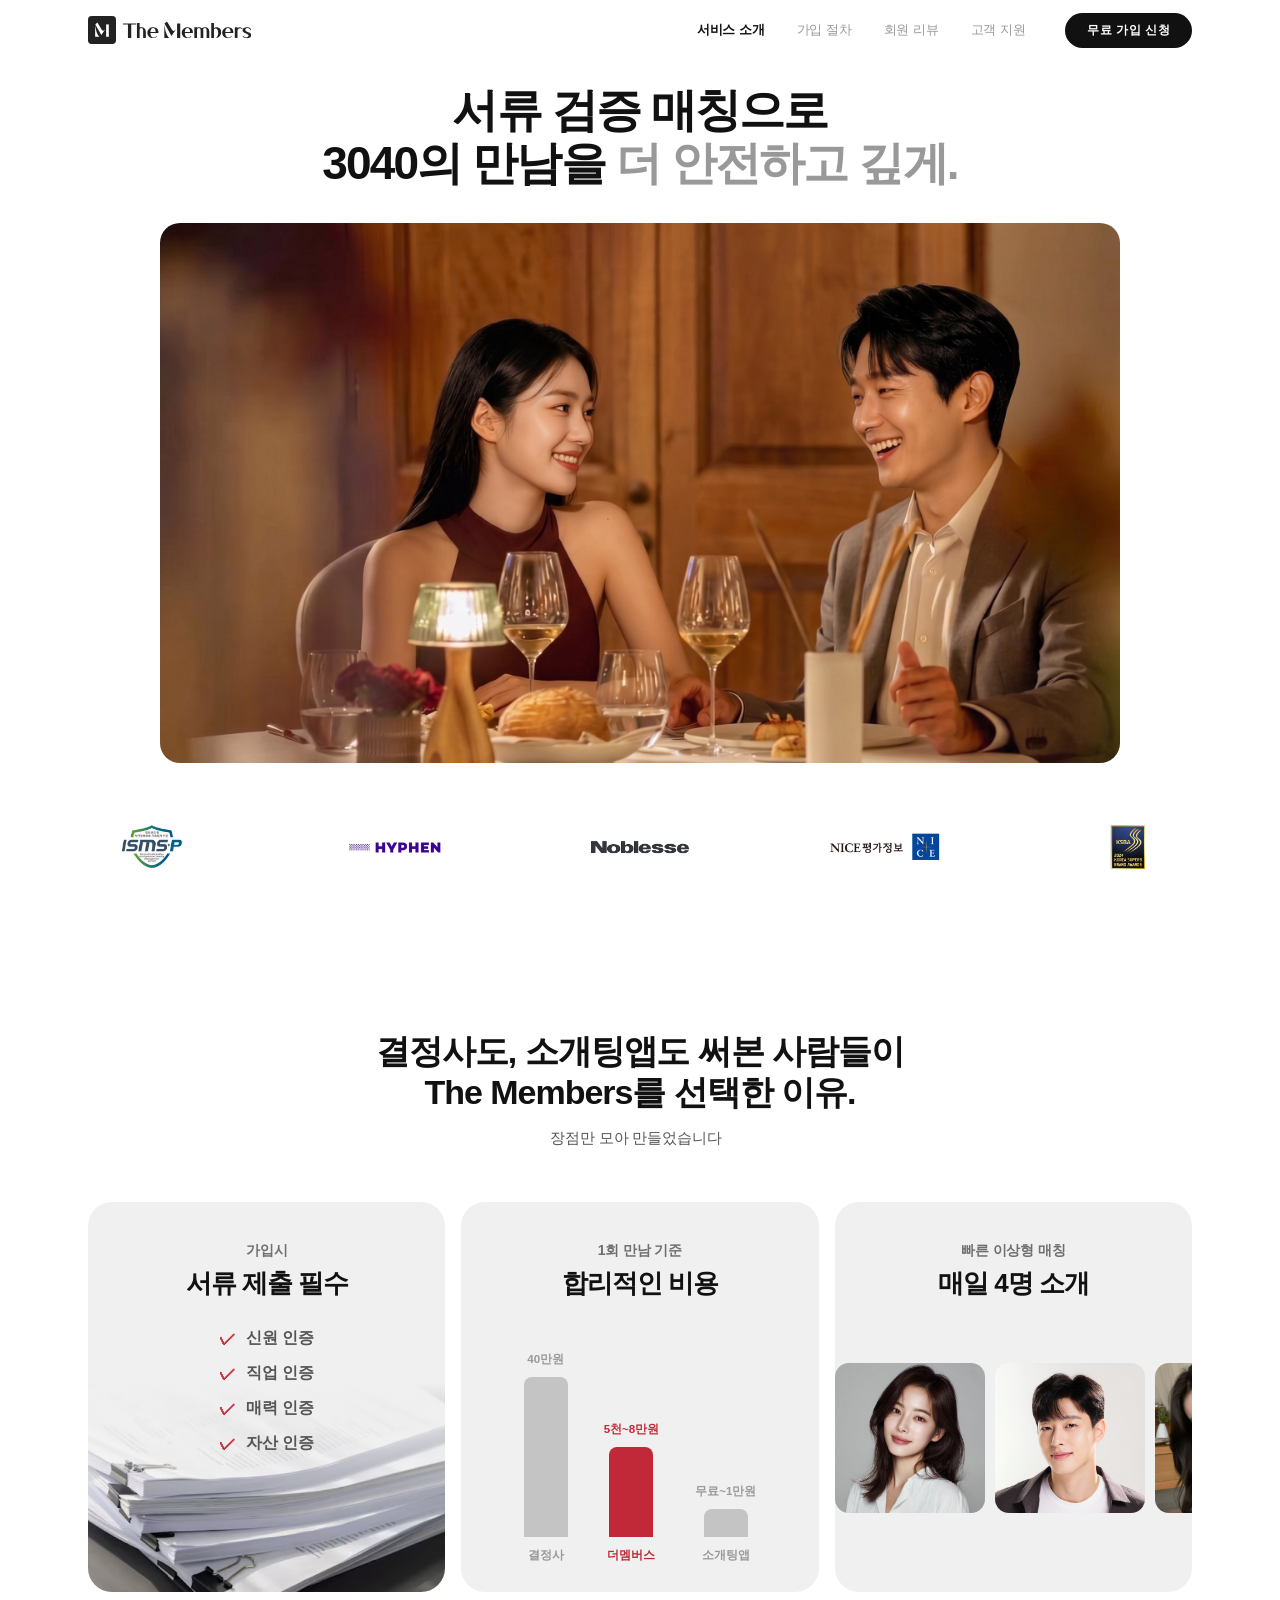
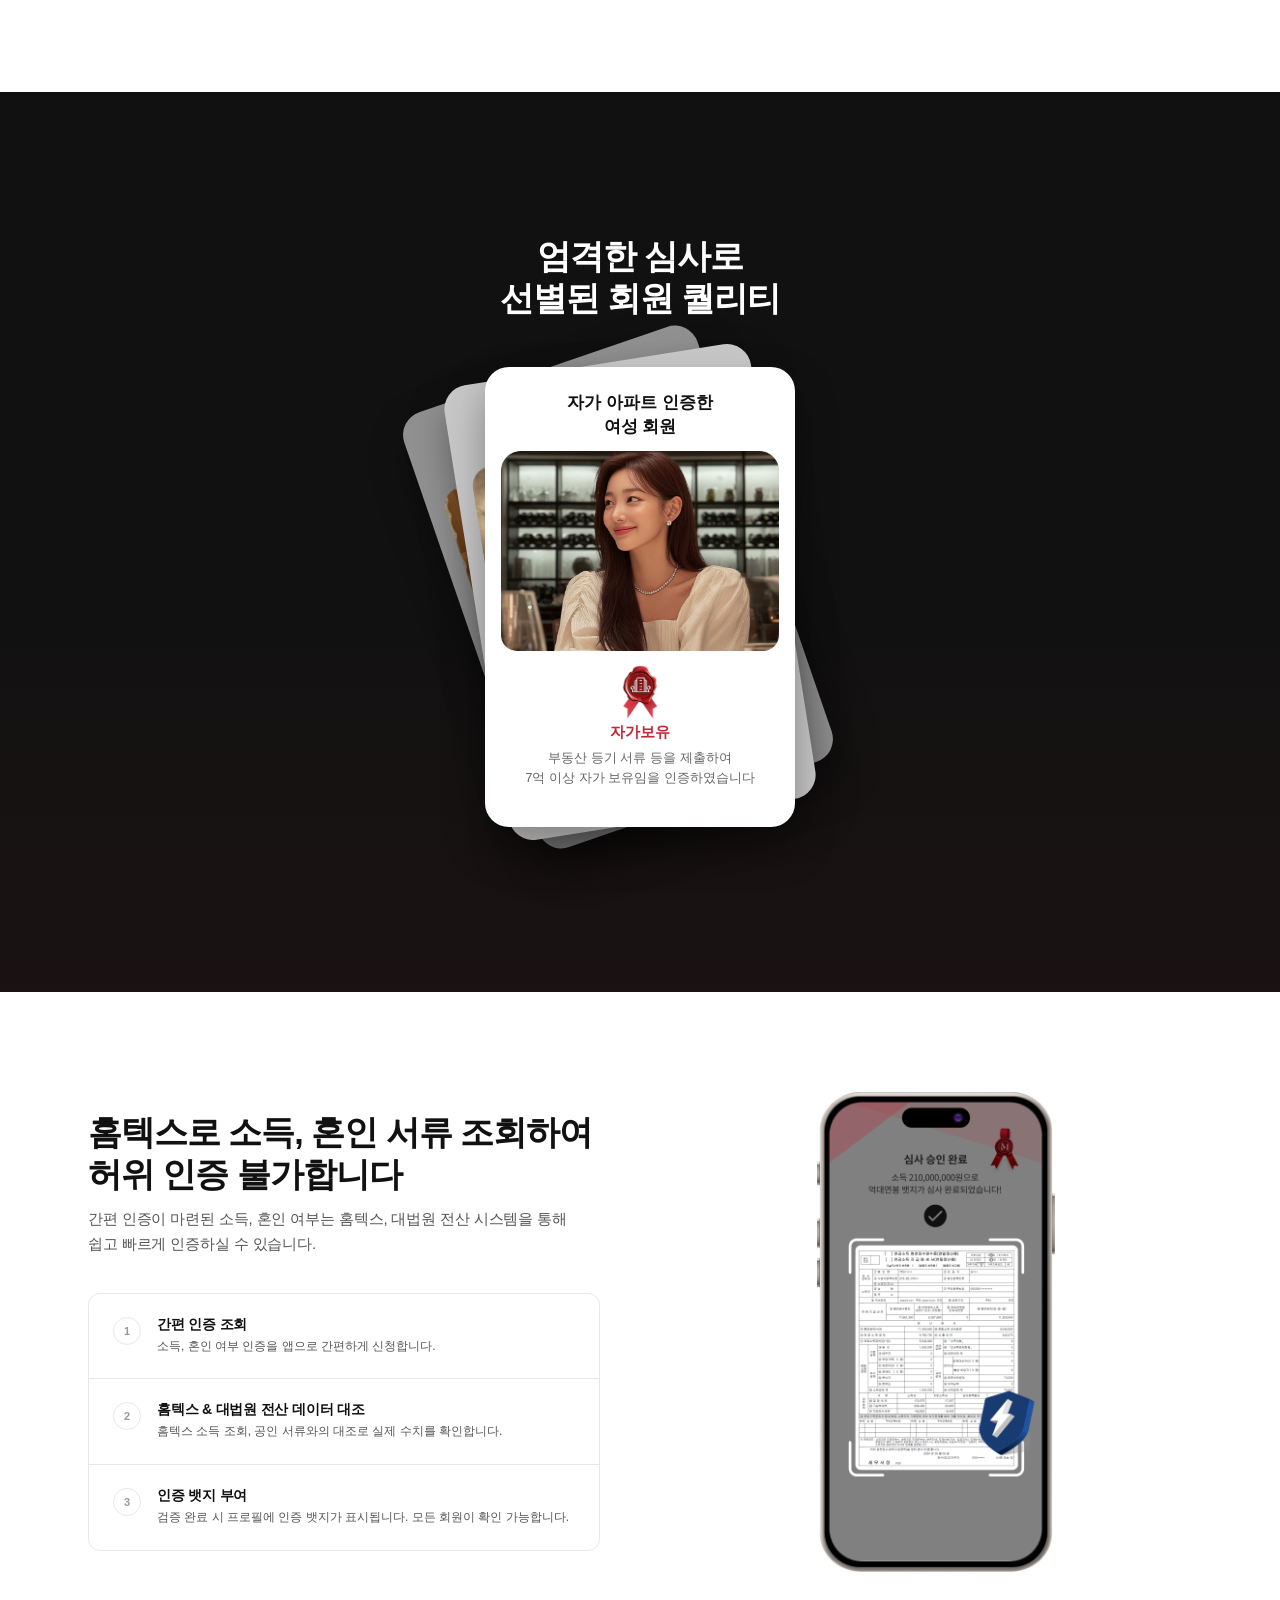
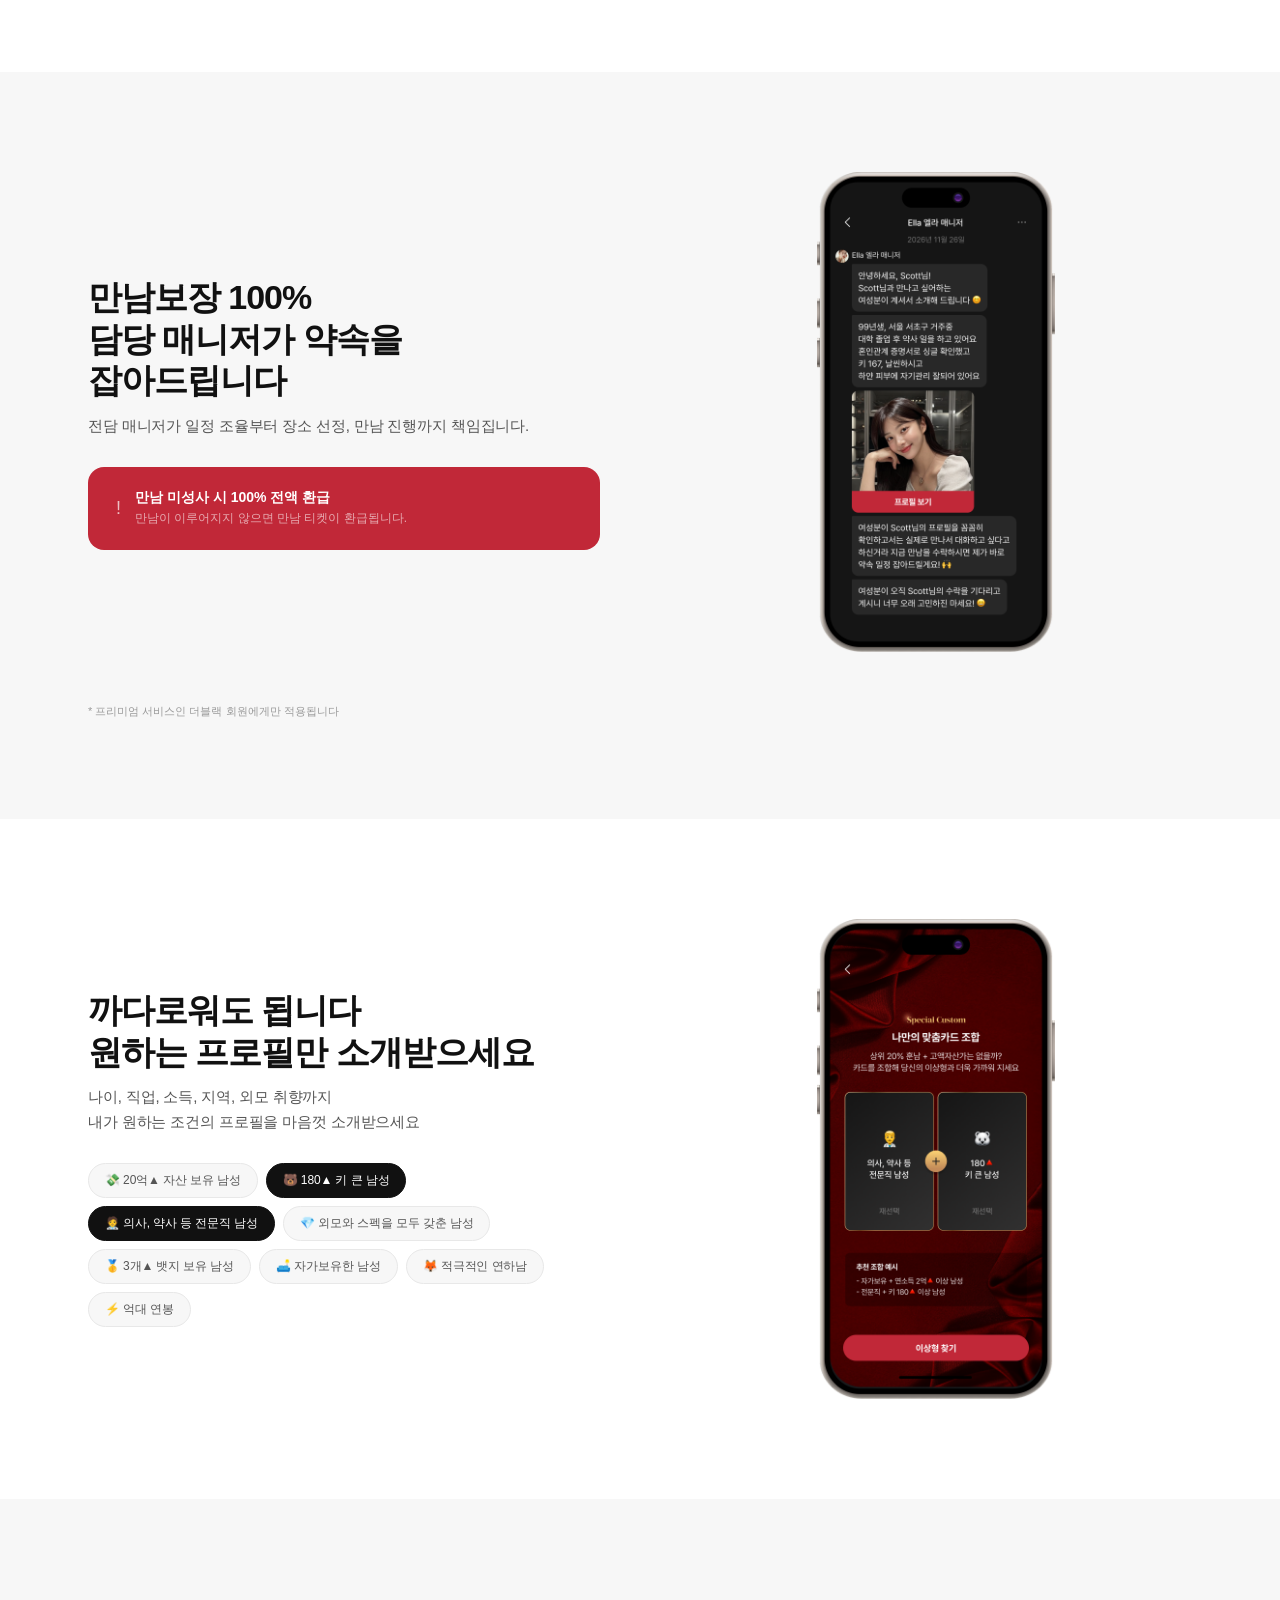
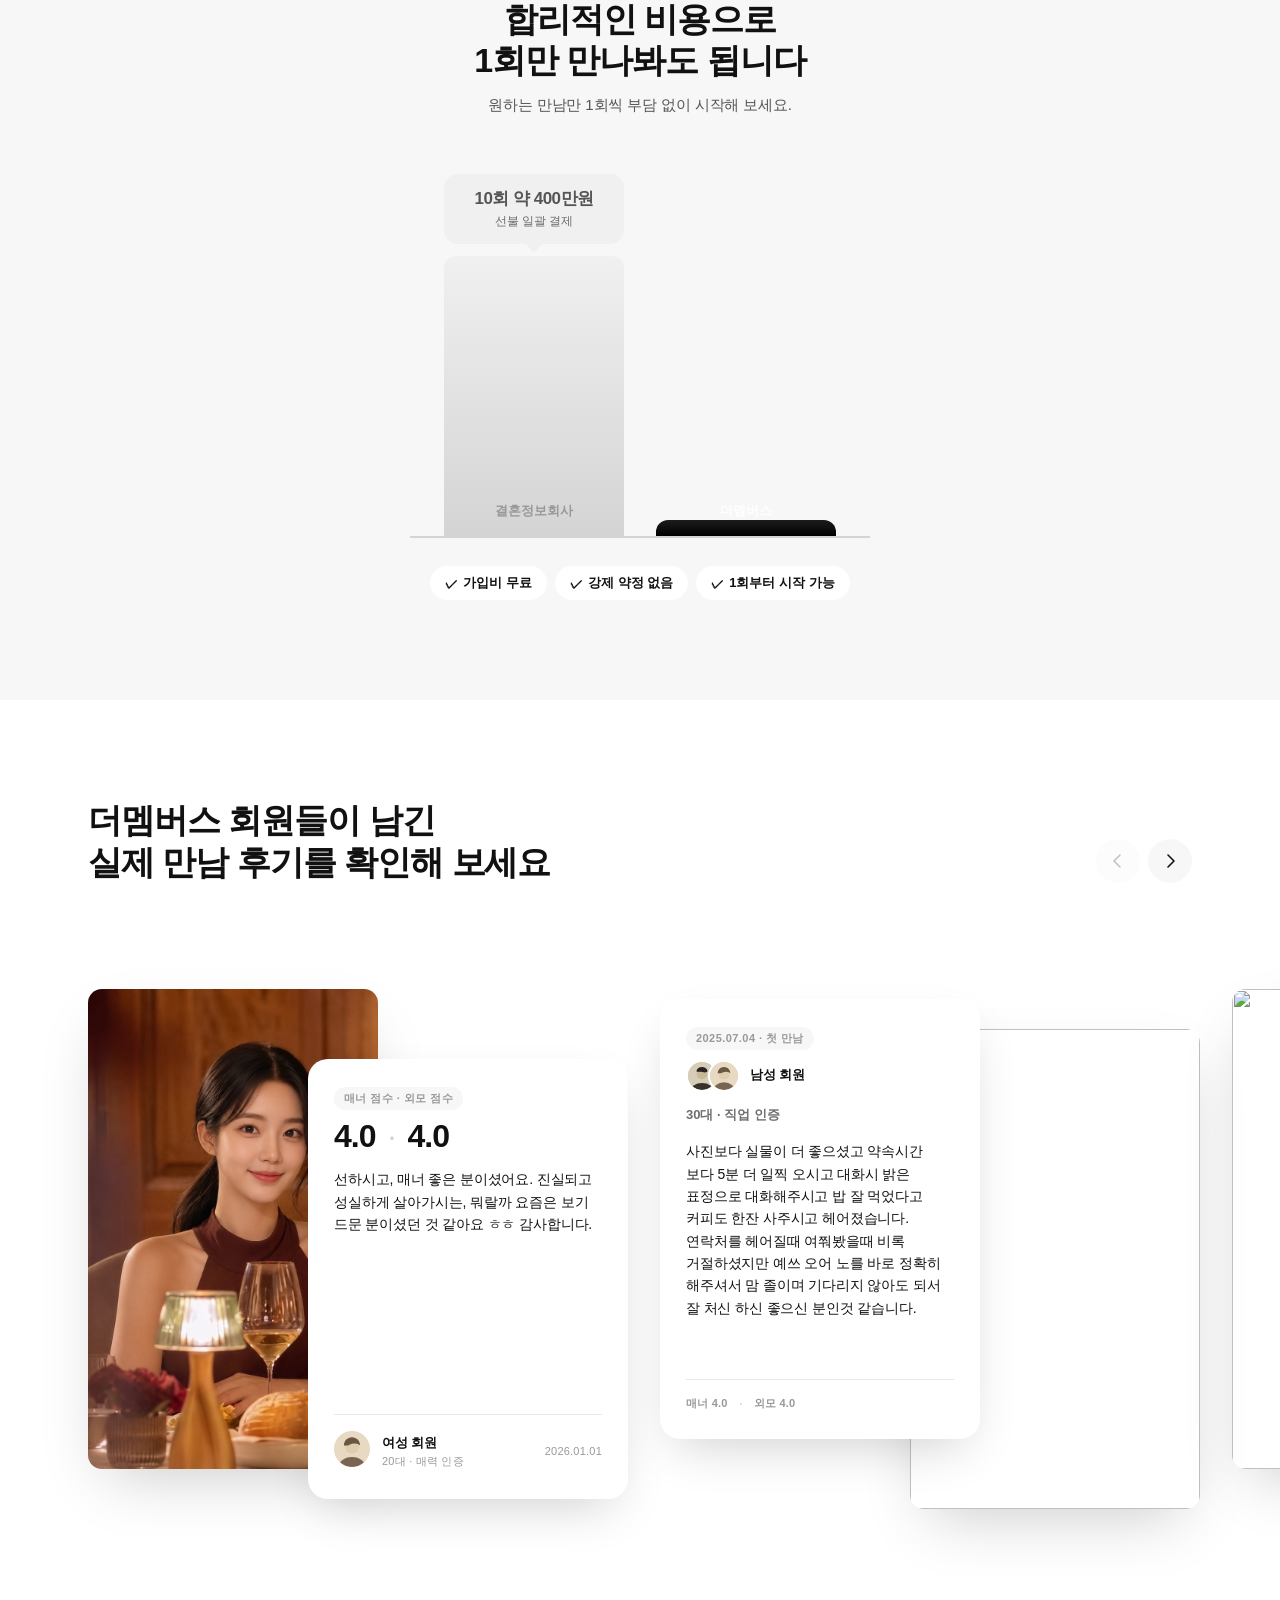
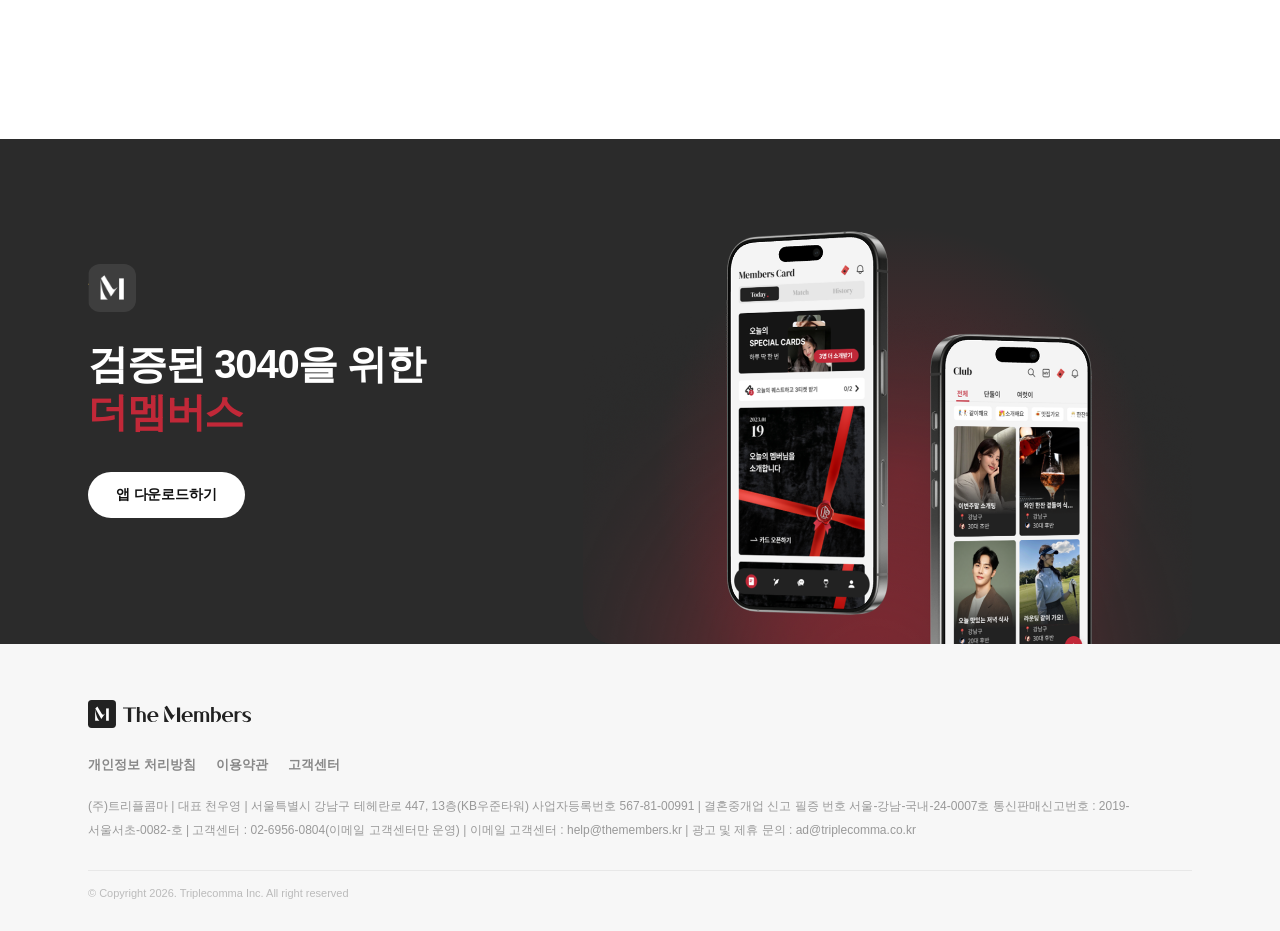
==== commit f288c971: "UI 개선: 모바일 햄버거 메뉴 항목 폰트 사이즈 18px로 확대 Co-Authored-By: Claude Sonnet 4.6 <noreply@anthropic.com>" ====
--- a/index.html
+++ b/index.html
@@ -493,18 +493,21 @@
 
   /* logo marquee 애니메이션 */
   .logo-marquee__item--clone{ display:flex; }
-  .logo-marquee__track{ justify-content:flex-start; width:max-content; animation:logo-marquee-scroll 12s linear infinite; }
+  .logo-marquee__track{ justify-content:flex-start; width:max-content; animation:logo-marquee-scroll 6s linear infinite; }
   .logo-marquee:hover .logo-marquee__track{ animation-play-state:paused; }
   .logo-marquee__item{ padding:0 36px; }
 }
 
 /* ─── MOBILE ─── */
 @media(max-width:799px){
+  .logo-marquee__item--clone{ display:flex; }
+  .logo-marquee__track{ justify-content:flex-start; width:max-content; animation:logo-marquee-scroll 6s linear infinite; }
   .logo-marquee__item{ padding:0 24px; }
   .logo-marquee__item img{ height:52px; }
   .nav__inner{padding:0 20px}
   .nav__links{display:none;flex-direction:column;gap:24px;position:absolute;top:60px;left:0;right:0;background:var(--white);border-bottom:1px solid var(--border);padding:28px 24px;box-shadow:0 8px 20px rgba(0,0,0,.05);font-size:16px}
   .nav__links.open{display:flex}
+  .nav__links .nav__link{font-size:18px}
   .nav__ham{display:flex}
 
   .hero{padding:0 0}
@@ -1042,8 +1045,8 @@
 .rv-avatar{display:inline-flex;align-items:center;justify-content:center;border-radius:999px;overflow:hidden;flex-shrink:0}
 @media(max-width:768px){
   .kb-section__title{font-size:24px}
-  .kb-section__head{flex-direction:column;align-items:flex-start;padding:0 24px;margin-bottom:24px}
-  .kb-track{padding:0 max(24px,calc((100vw - var(--max)) / 2 + 24px)) 80px;scroll-padding-left:max(24px,calc((100vw - var(--max)) / 2 + 24px))}
+  .kb-section__head{flex-direction:column;align-items:flex-start;padding:0 24px;margin-bottom:0}
+  .kb-track{padding:0 max(24px,calc((100vw - var(--max)) / 2 + 24px)) 40px;scroll-padding-left:max(24px,calc((100vw - var(--max)) / 2 + 24px))}
   .kb-scene{flex:0 0 440px;height:auto;min-height:460px}
   .kb-photo{width:220px;height:400px}
   .kb-hl{width:260px;height:auto;min-height:380px;padding:22px 20px}
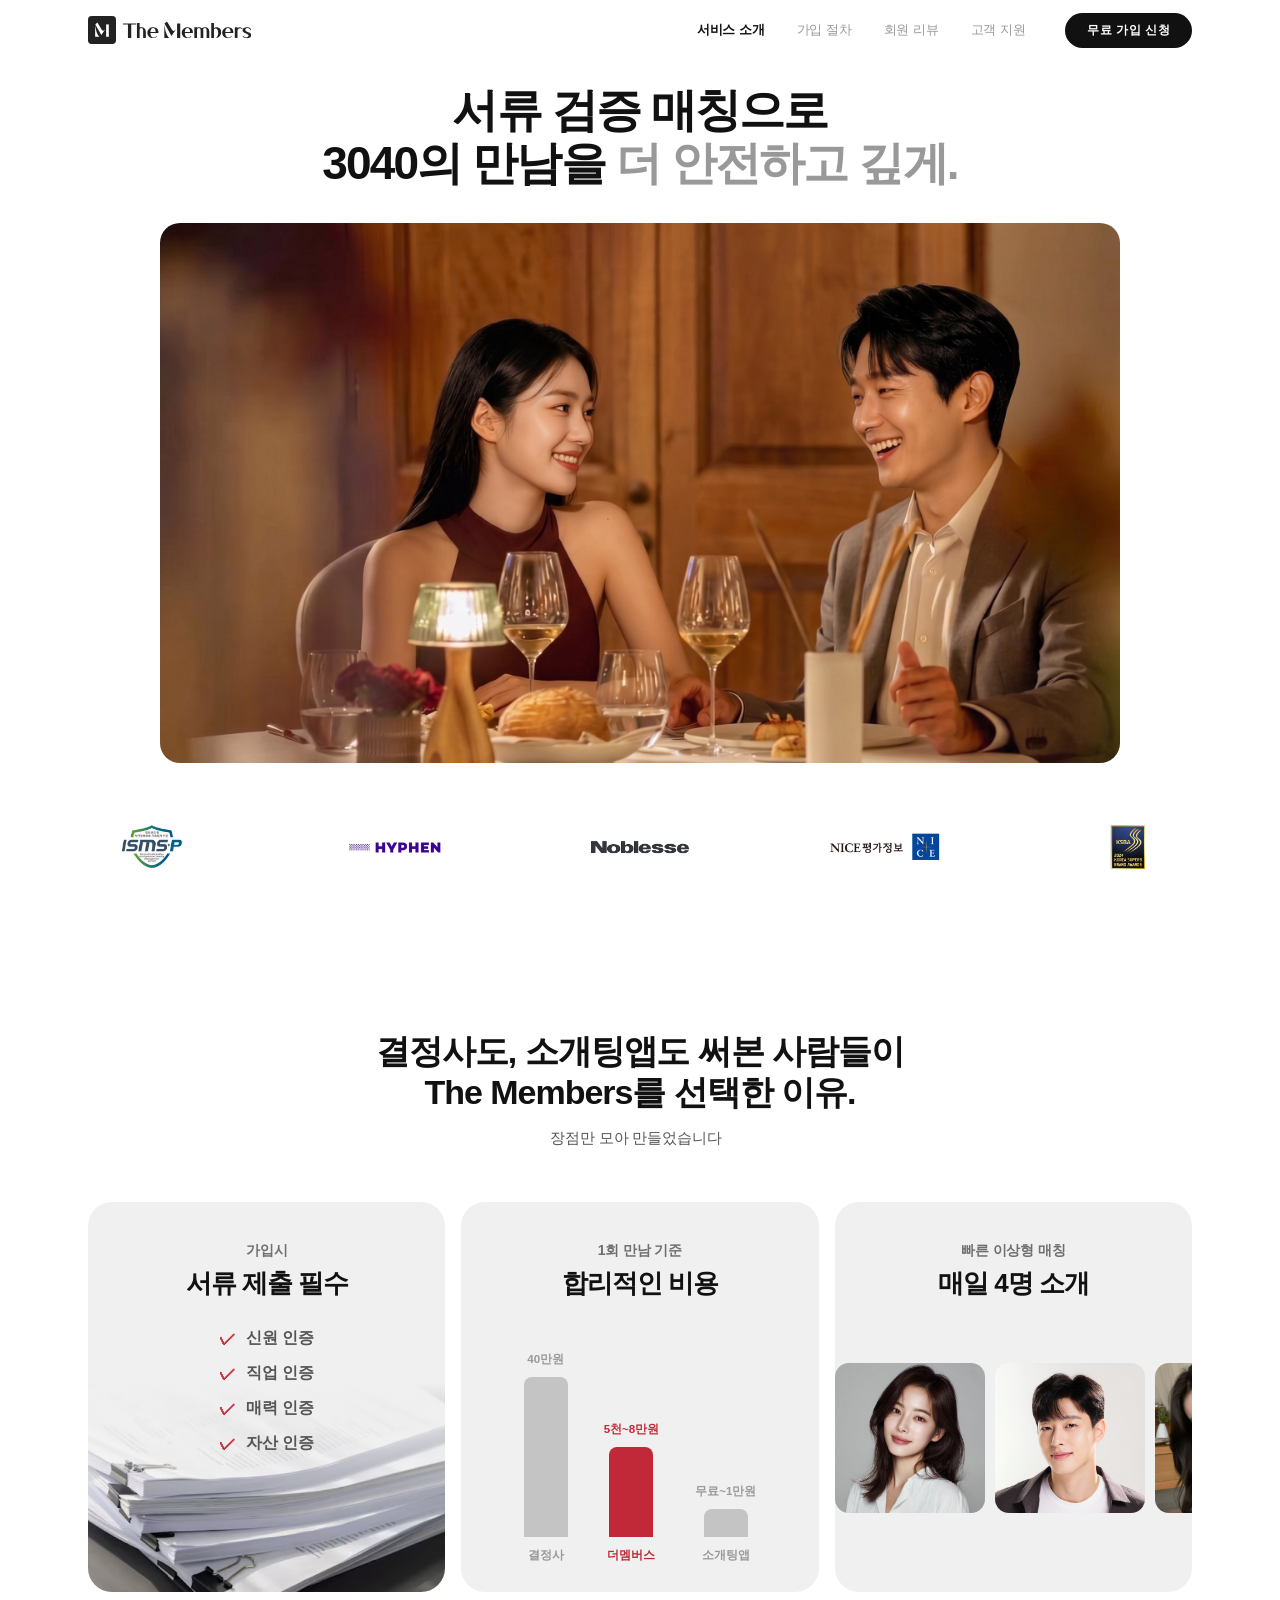
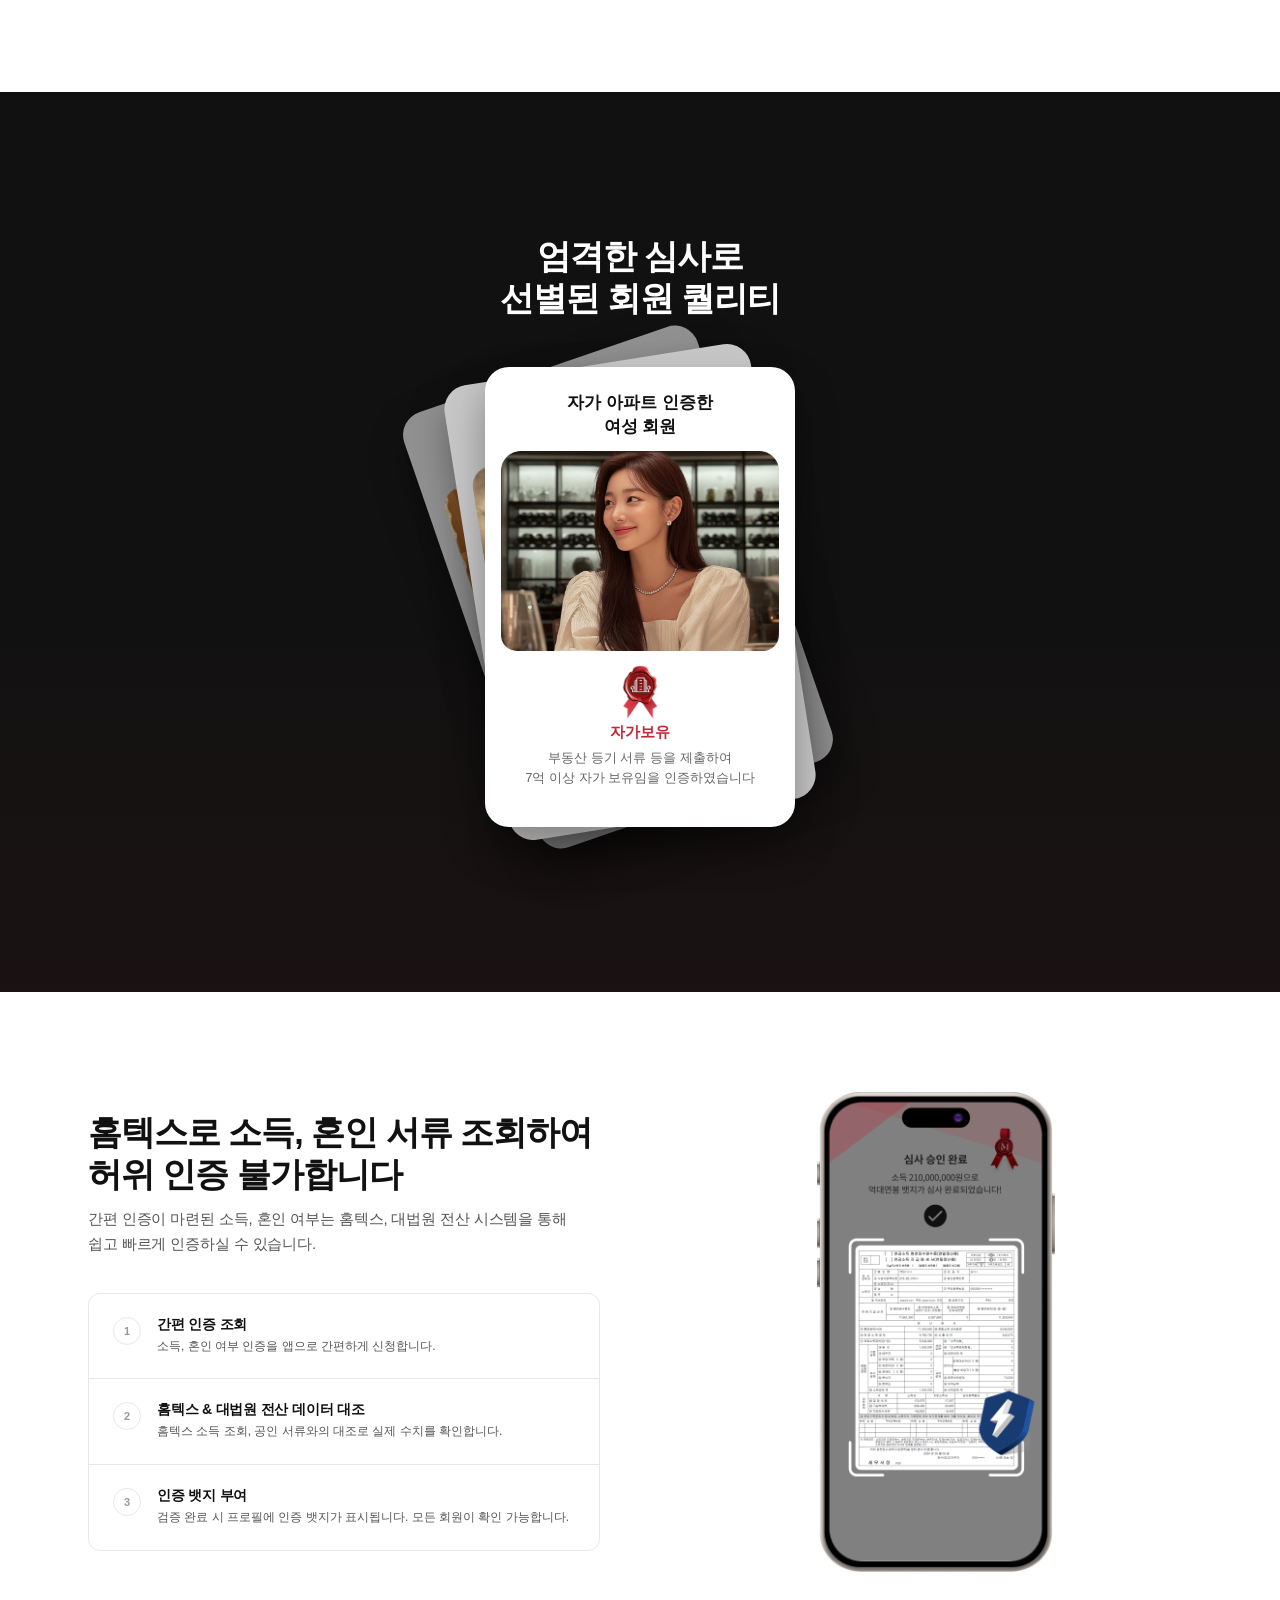
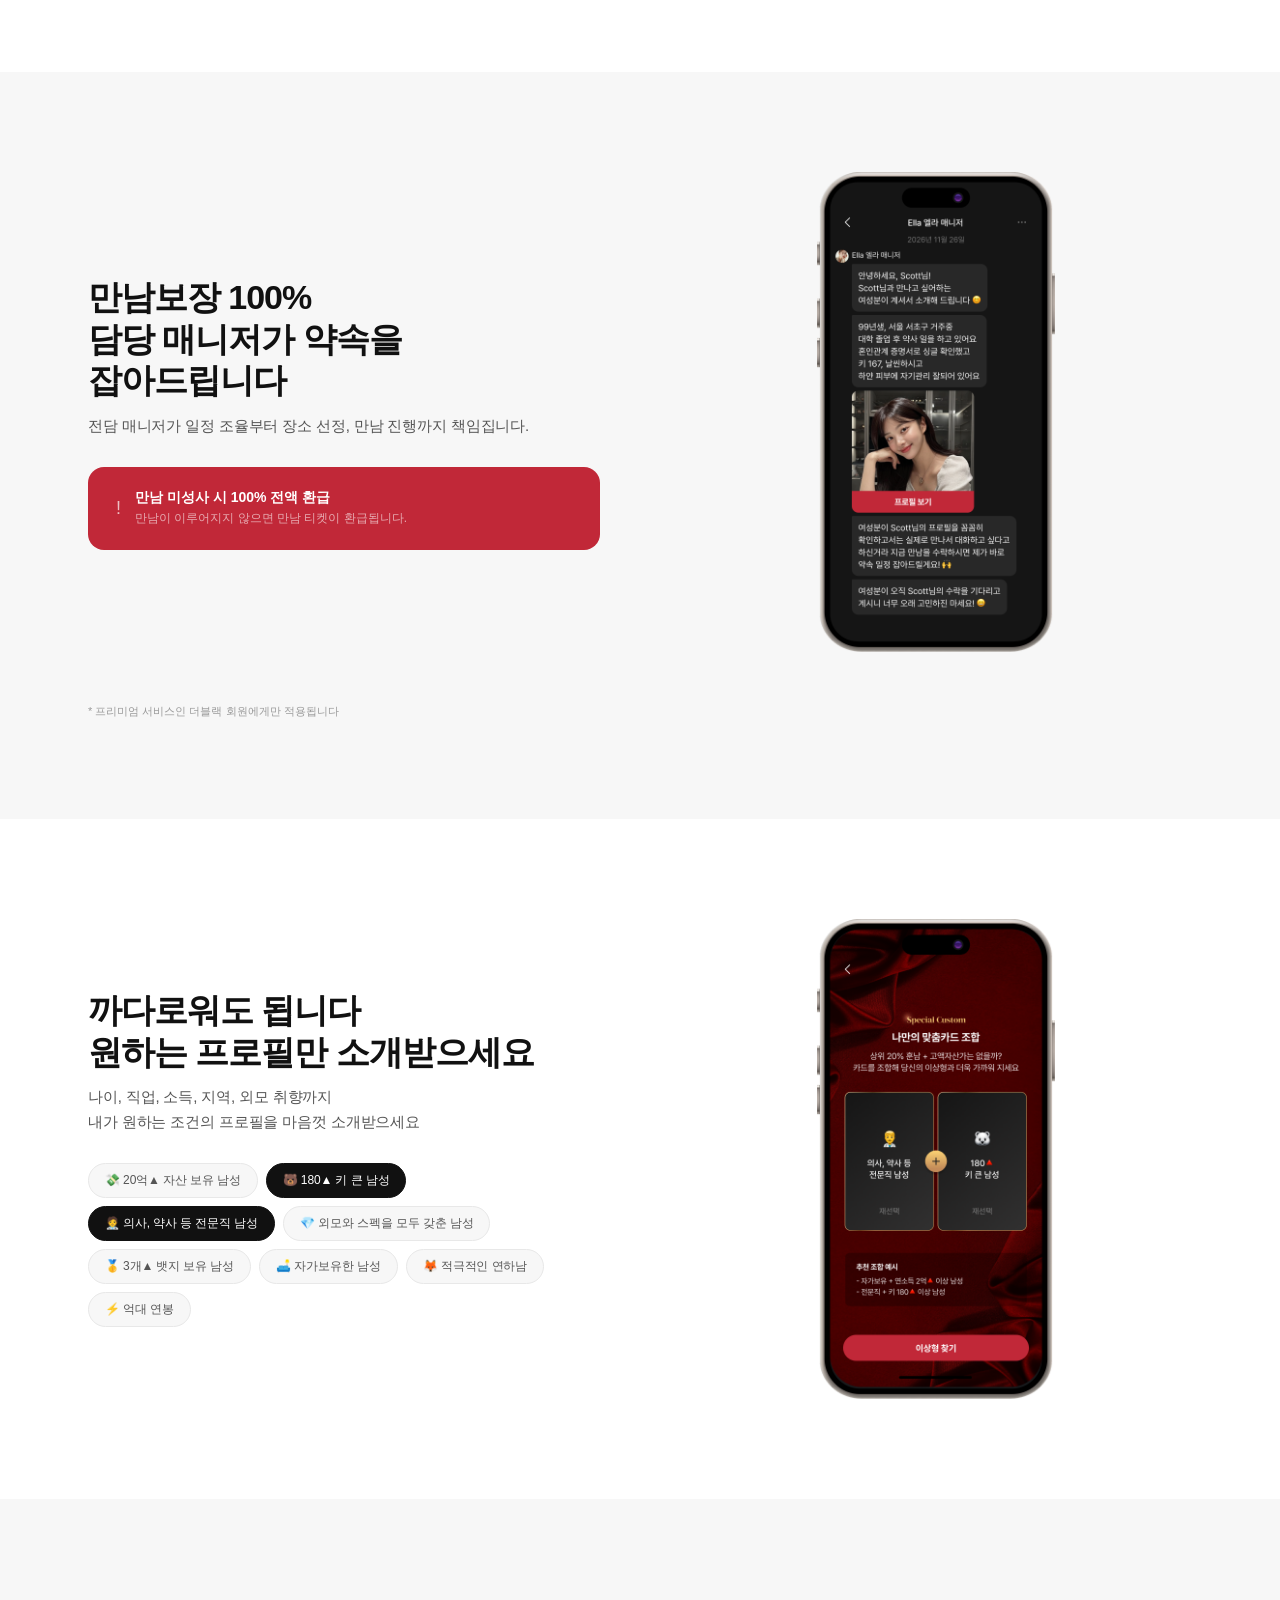
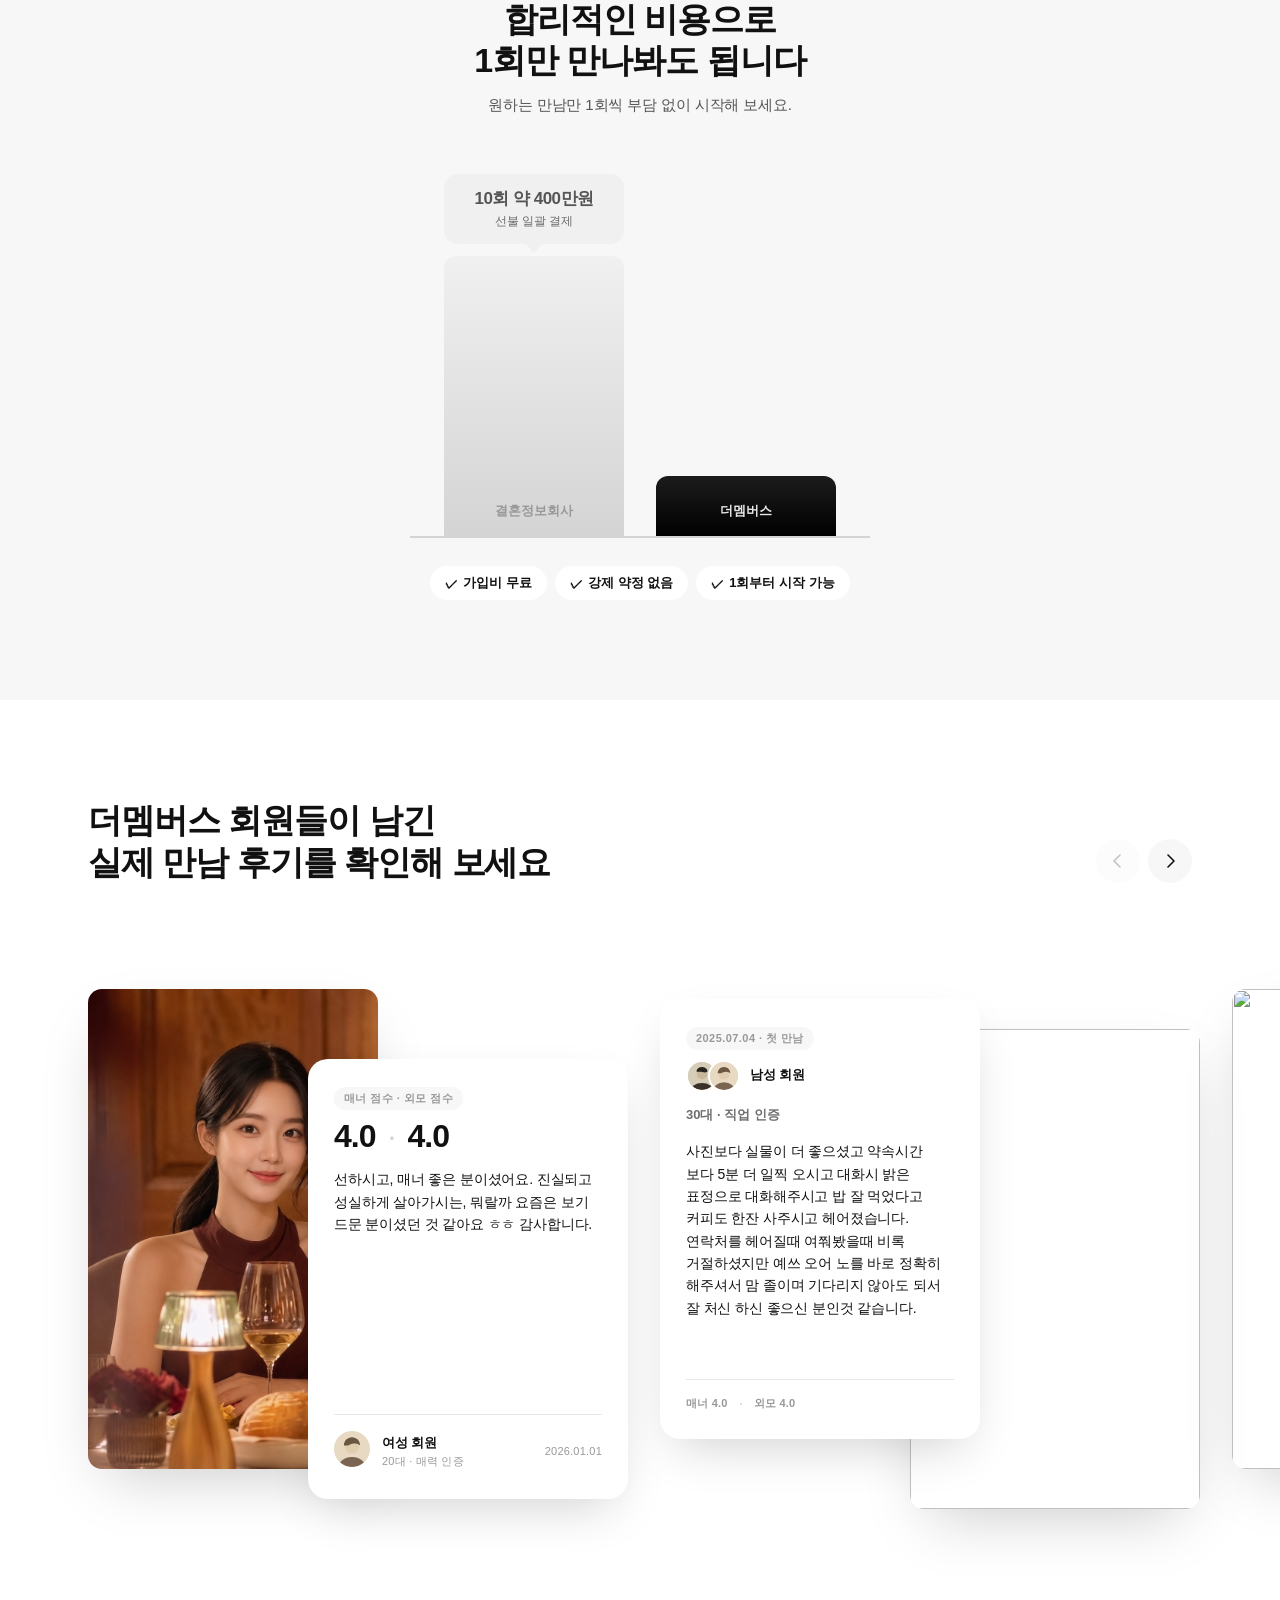
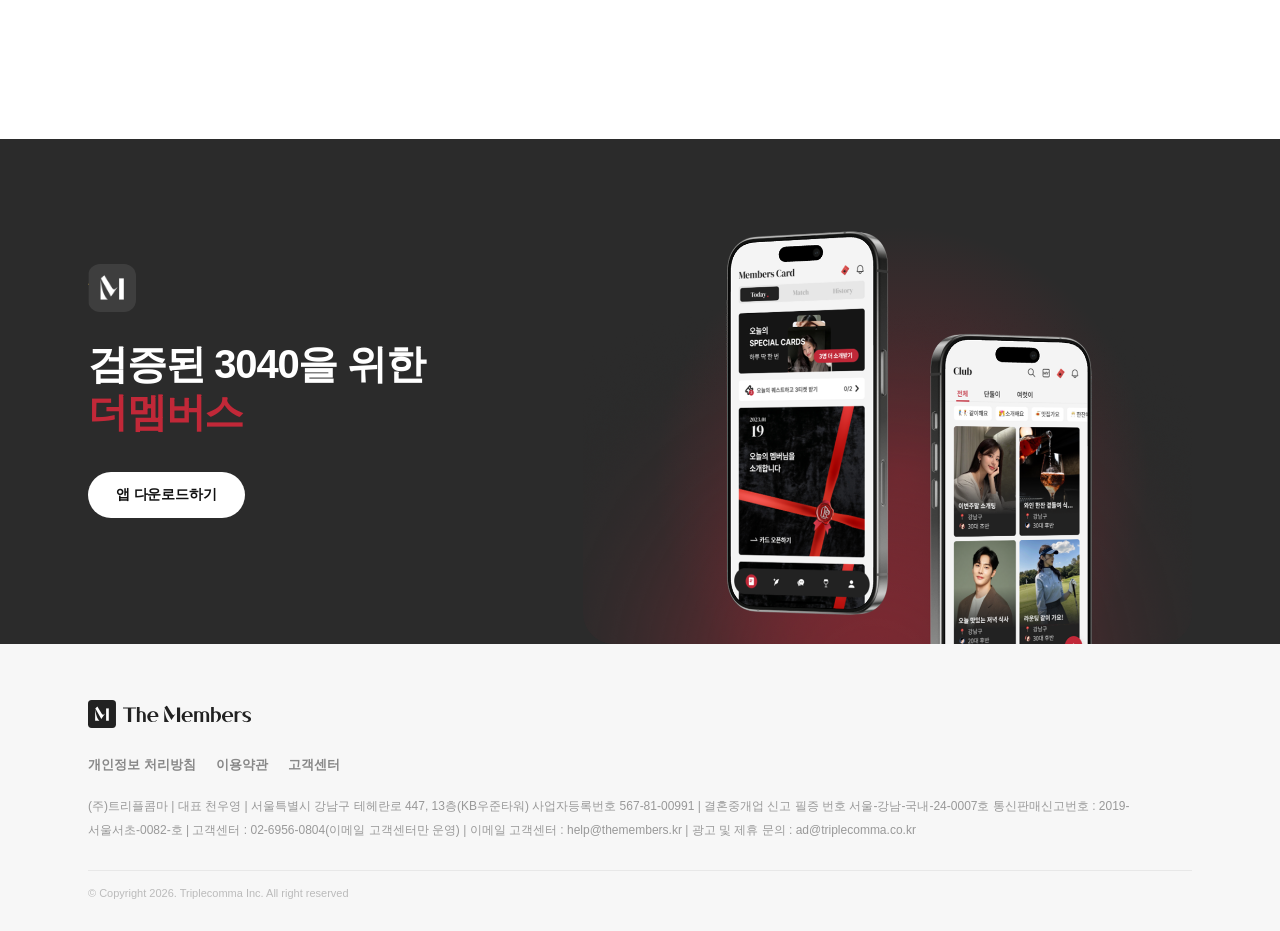
==== commit aece7081: "UI 개선: 파트너십 애니메이션·모바일 레이아웃·shadow 클리핑·푸시알림 애니메이션 수정 - index.html: 파트너십 마퀴 속도 6s로 단축, 모바일·태블릿은 3+2 정적" ====
--- a/index.html
+++ b/index.html
@@ -491,23 +491,23 @@
   .quality-card .qc-img-wrap img{max-height:170px}
   .quality-card .qc-badge img{height:44px}
 
-  /* logo marquee 애니메이션 */
-  .logo-marquee__item--clone{ display:flex; }
-  .logo-marquee__track{ justify-content:flex-start; width:max-content; animation:logo-marquee-scroll 6s linear infinite; }
-  .logo-marquee:hover .logo-marquee__track{ animation-play-state:paused; }
-  .logo-marquee__item{ padding:0 36px; }
+  /* logo marquee 그리드 (태블릿/모바일 공통) */
+  .logo-marquee__item--clone{ display:none; }
+  .logo-marquee__track{ justify-content:center; width:100%; animation:none; flex-wrap:wrap; gap:0; }
+  .logo-marquee__item{ padding:0 16px; width:33.33%; box-sizing:border-box; }
 }
 
 /* ─── MOBILE ─── */
 @media(max-width:799px){
-  .logo-marquee__item--clone{ display:flex; }
-  .logo-marquee__track{ justify-content:flex-start; width:max-content; animation:logo-marquee-scroll 6s linear infinite; }
-  .logo-marquee__item{ padding:0 24px; }
+  .logo-marquee__item--clone{ display:none; }
+  .logo-marquee__track{ animation:none; }
+  .logo-marquee__item{ padding:0 8px; width:33.33%; box-sizing:border-box; }
   .logo-marquee__item img{ height:52px; }
   .nav__inner{padding:0 20px}
   .nav__links{display:none;flex-direction:column;gap:24px;position:absolute;top:60px;left:0;right:0;background:var(--white);border-bottom:1px solid var(--border);padding:28px 24px;box-shadow:0 8px 20px rgba(0,0,0,.05);font-size:16px}
   .nav__links.open{display:flex}
-  .nav__links .nav__link{font-size:18px}
+  .nav__links .nav__link{font-size:16px}
+  .nav__links .nav__cta{font-size:15px}
   .nav__ham{display:flex}
 
   .hero{padding:0 0}
@@ -1015,7 +1015,7 @@
 .kb-hl__pills{display:flex;align-items:center}
 .kb-hl__pill{width:32px;height:32px;border-radius:999px;border:2px solid #FFF;display:inline-flex;align-items:center;justify-content:center;flex-shrink:0;overflow:hidden}
 .kb-hl__pills .kb-hl__handle{margin-left:10px}
-.kb-hl--chat{padding:0;background:#ABC1D1;overflow:hidden}
+.kb-hl--chat{padding:0;background:#ABC1D1;overflow:clip}
 .kb-hl__chat-head{display:flex;align-items:center;gap:10px;padding:14px 16px;background:#ABC1D1;border-bottom:1px solid rgba(0,0,0,0.06);flex-shrink:0}
 .kb-hl__chat-avatar{width:32px;height:32px;border-radius:999px;overflow:hidden;flex-shrink:0;background:#fff}
 .kb-hl__chat-name{font-size:13px;font-weight:700;color:var(--headline);letter-spacing:-0.01em}
@@ -1046,7 +1046,7 @@
 @media(max-width:768px){
   .kb-section__title{font-size:24px}
   .kb-section__head{flex-direction:column;align-items:flex-start;padding:0 24px;margin-bottom:0}
-  .kb-track{padding:0 max(24px,calc((100vw - var(--max)) / 2 + 24px)) 40px;scroll-padding-left:max(24px,calc((100vw - var(--max)) / 2 + 24px))}
+  .kb-track{padding:0 max(24px,calc((100vw - var(--max)) / 2 + 24px)) 80px;scroll-padding-left:max(24px,calc((100vw - var(--max)) / 2 + 24px))}
   .kb-scene{flex:0 0 440px;height:auto;min-height:460px}
   .kb-photo{width:220px;height:400px}
   .kb-hl{width:260px;height:auto;min-height:380px;padding:22px 20px}
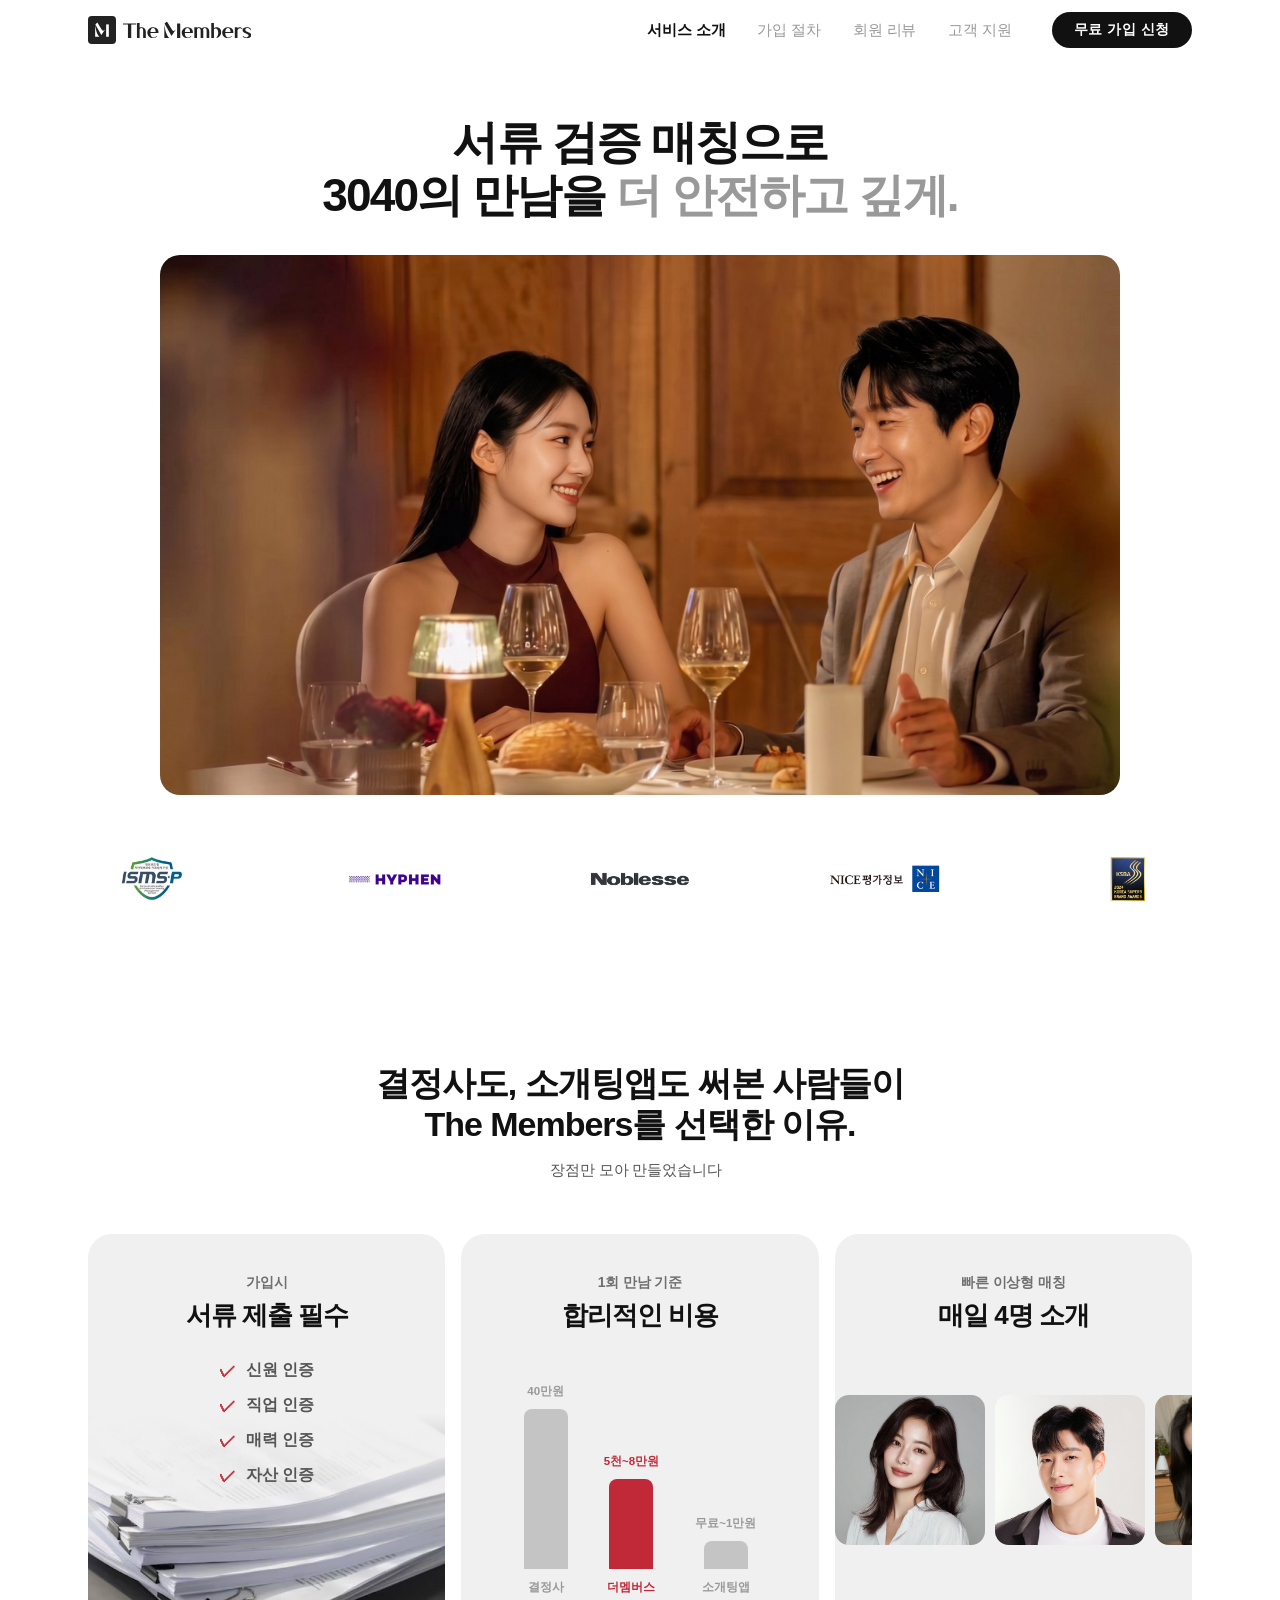
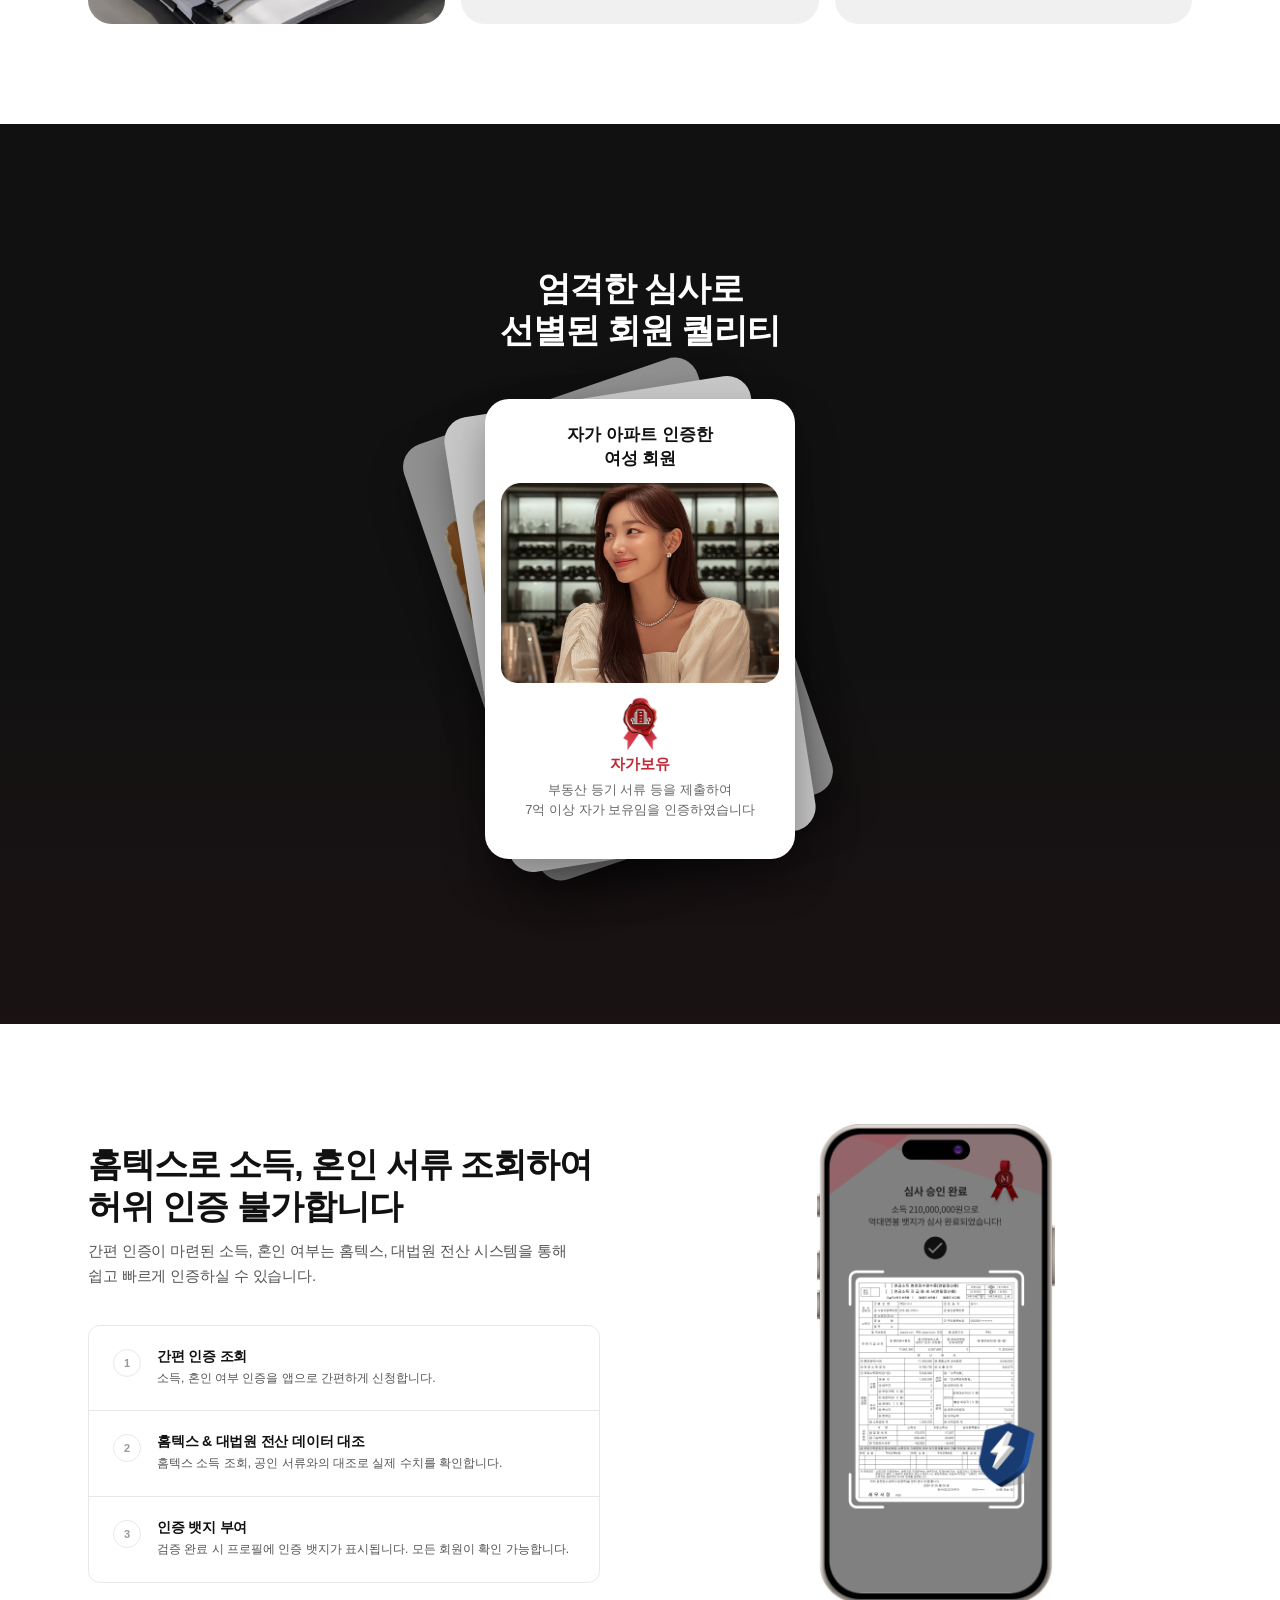
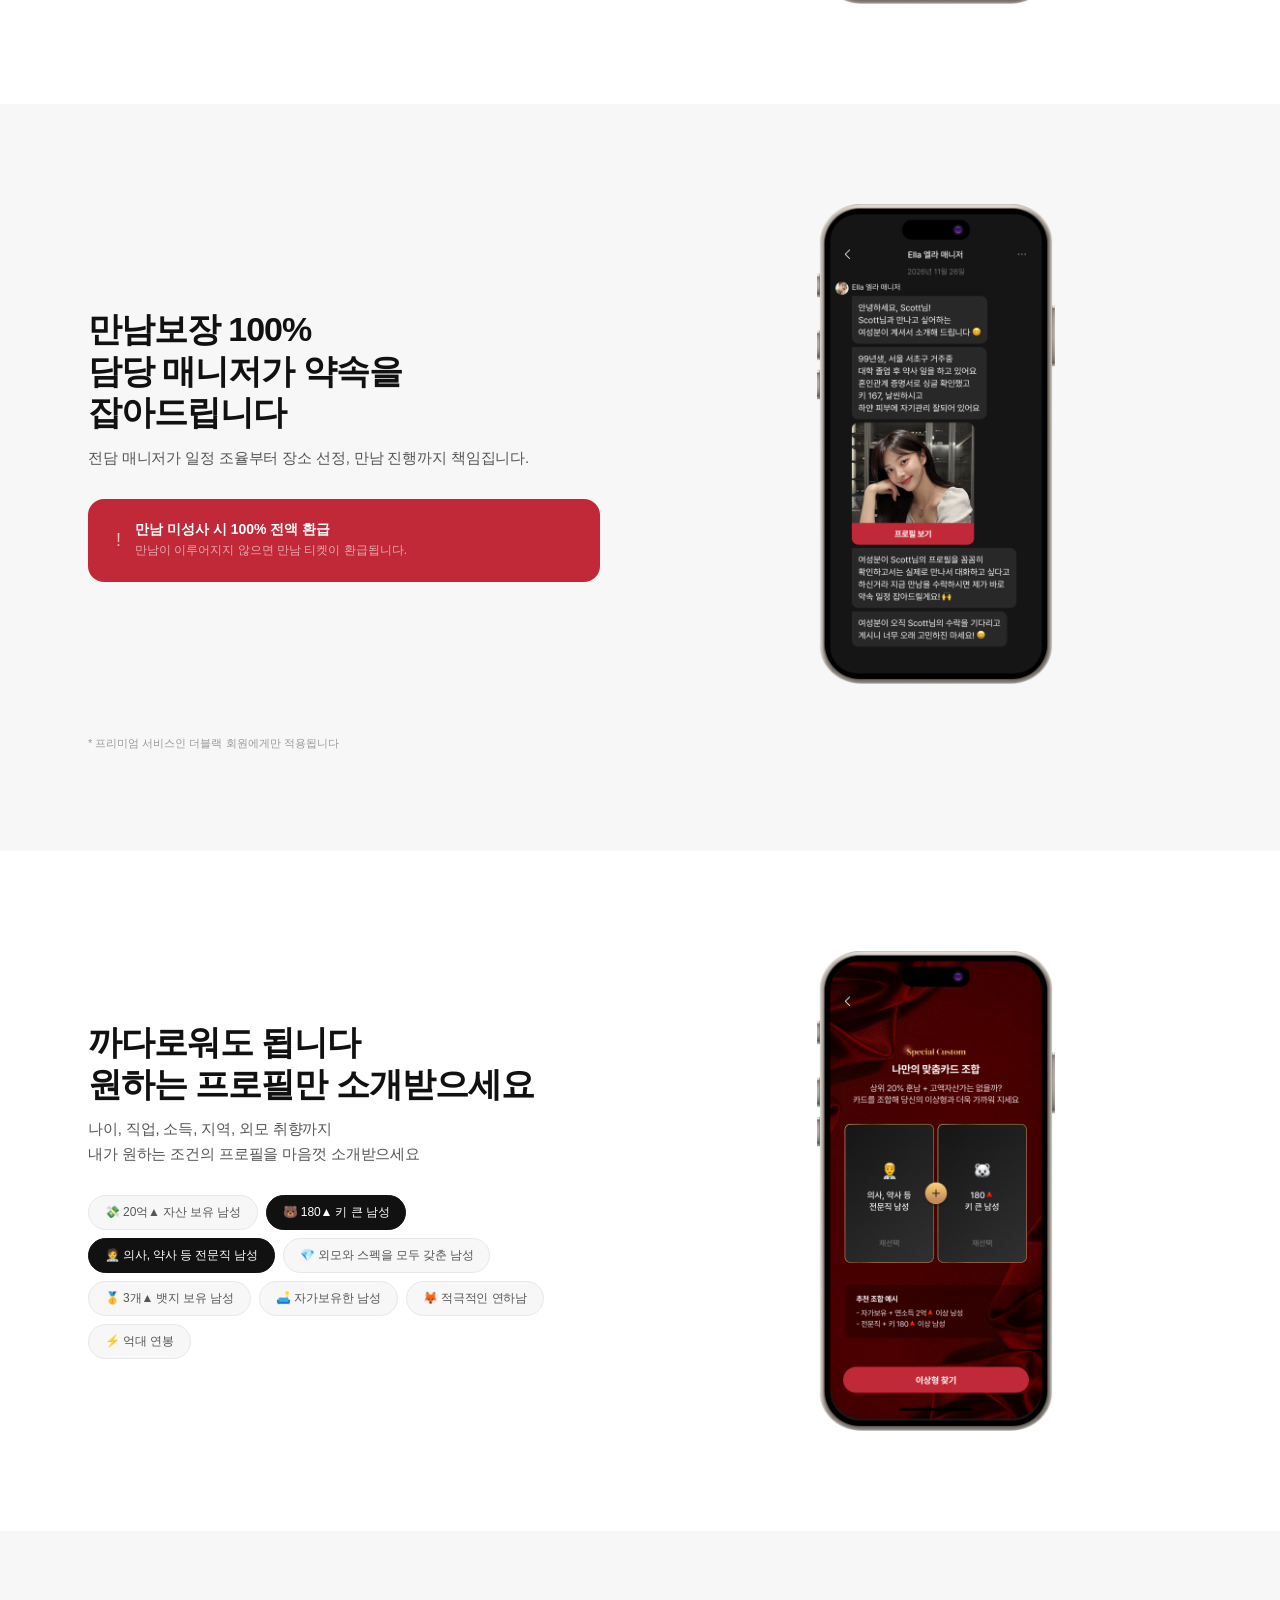
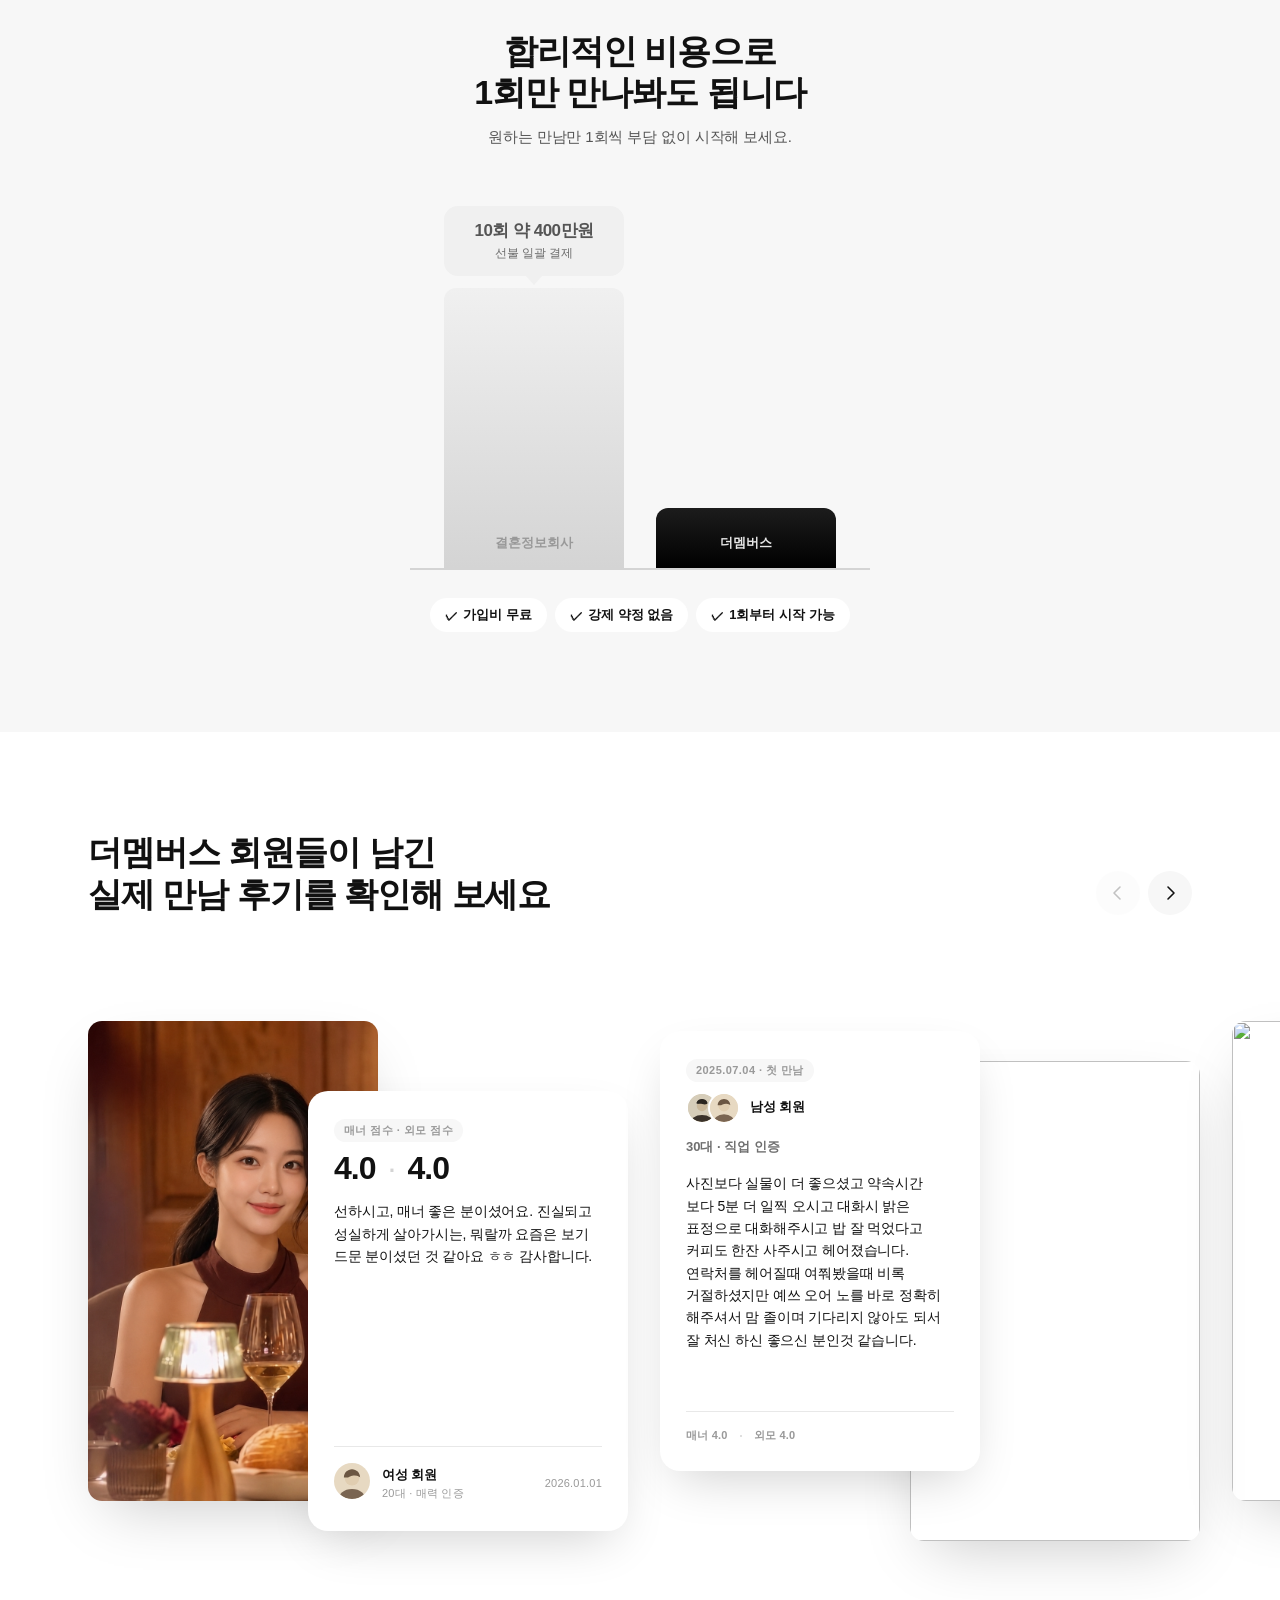
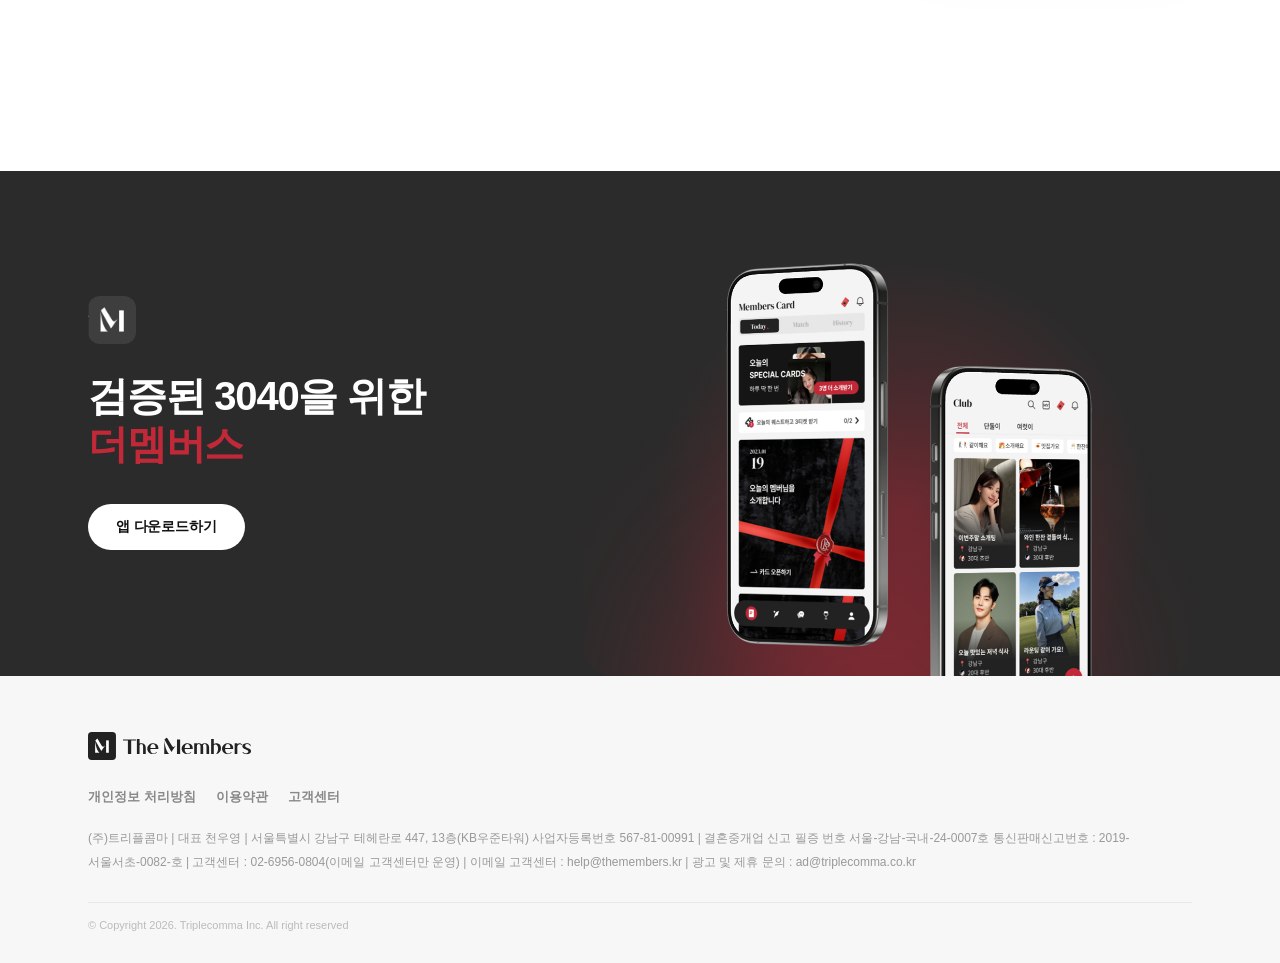
==== commit f27df226: "UI 개선: 네비게이션 폰트 확대, Hero 상단 여백 조정, CTA 섹션 이미지 겹침 버그 수정 - 데스크톱 네비게이션 메뉴/CTA 버튼 폰트 13px→15px, 12px→14p" ====
--- a/index.html
+++ b/index.html
@@ -3,7 +3,40 @@
 <head>
 <meta charset="UTF-8"/>
 <meta name="viewport" content="width=device-width, initial-scale=1.0"/>
-<title>더멤버스 — 서비스 소개</title>
+<title>더멤버스 — 서류 검증 매칭으로 3040의 만남을 더 안전하고 깊게</title>
+<meta name="description" content="서류 검증 기반 프리미엄 만남 앱 더멤버스. 직장·소득·자산을 인증한 3040 전문직·직장인을 위한 안전하고 깊이 있는 매칭 서비스."/>
+<meta name="robots" content="index, follow"/>
+<link rel="canonical" href="https://themembers.kr/"/>
+<meta property="og:type" content="website"/>
+<meta property="og:url" content="https://themembers.kr/"/>
+<meta property="og:site_name" content="더멤버스"/>
+<meta property="og:locale" content="ko_KR"/>
+<meta property="og:title" content="더멤버스 — 서류 검증 매칭으로 3040의 만남을 더 안전하고 깊게"/>
+<meta property="og:description" content="서류 검증 기반 프리미엄 만남 앱 더멤버스. 직장·소득·자산을 인증한 3040 전문직·직장인을 위한 안전하고 깊이 있는 매칭 서비스."/>
+<meta property="og:image" content="https://themembers.kr/assets/images/OG.jpg"/>
+<meta name="twitter:card" content="summary_large_image"/>
+<meta name="twitter:title" content="더멤버스 — 서류 검증 매칭으로 3040의 만남을 더 안전하고 깊게"/>
+<meta name="twitter:description" content="서류 검증 기반 프리미엄 만남 앱 더멤버스. 직장·소득·자산을 인증한 3040 전문직·직장인을 위한 안전하고 깊이 있는 매칭 서비스."/>
+<meta name="twitter:image" content="https://themembers.kr/assets/images/OG.jpg"/>
+<link rel="icon" href="assets/Logo.svg" type="image/svg+xml"/>
+<link rel="apple-touch-icon" href="assets/applogo.png"/>
+<script type="application/ld+json">
+{
+  "@context": "https://schema.org",
+  "@type": "Organization",
+  "name": "더멤버스",
+  "alternateName": "TheMembers",
+  "url": "https://themembers.kr",
+  "logo": "https://themembers.kr/assets/Logo.svg",
+  "contactPoint": {
+    "@type": "ContactPoint",
+    "email": "help@themembers.kr",
+    "contactType": "customer service",
+    "areaServed": "KR",
+    "availableLanguage": "Korean"
+  }
+}
+</script>
 <link rel="preconnect" href="https://cdn.jsdelivr.net"/>
 <link rel="stylesheet" href="https://cdn.jsdelivr.net/gh/orioncactus/pretendard@v1.3.9/dist/web/static/pretendard.css"/>
 <style>
@@ -50,12 +83,12 @@
 }
 .nav__logo{display:flex;align-items:center;height:100%}
 .nav__links{display:flex;align-items:center;gap:32px}
-.nav__link{font-size:13px;font-weight:400;color:var(--muted);letter-spacing:-0.01em;transition:color .15s}
+.nav__link{font-size:15px;font-weight:400;color:var(--muted);letter-spacing:-0.01em;transition:color .15s}
 .nav__link:hover{color:var(--headline)}
 .nav__link.active{color:var(--headline);font-weight:600}
 .nav__cta{
   margin-left:8px;background:var(--headline);color:var(--white);
-  font-size:12px;font-weight:700;letter-spacing:0.04em;
+  font-size:14px;font-weight:700;letter-spacing:0.04em;
   padding:9px 22px;border-radius:999px;transition:opacity .15s;
 }
 .nav__cta:hover{opacity:.75}
@@ -105,7 +138,7 @@
   max-width:var(--max);margin:0 auto;
   display:flex;flex-direction:column;align-items:center;
   text-align:center;
-  padding:24px 0 0;
+  padding:56px 0 0;
 }
 .hero__eyebrow{
   display:inline-flex;align-items:center;gap:10px;
@@ -439,6 +472,7 @@
   display:grid;grid-template-columns:1fr 1.4fr;gap:60px;align-items:stretch;
   position:relative;z-index:1;
 }
+.app-cta__copy{padding:80px 0;display:flex;flex-direction:column;justify-content:center}
 .app-cta__logo{
   width:48px;height:48px;border-radius:12px;overflow:hidden;margin-bottom:28px;
 }
@@ -480,8 +514,8 @@
   .hero__inner,.problem-inner,.quality-inner,.verify-inner,
   .guarantee-inner,.filter-inner,.pricing-inner,
   .footer__inner{padding:0 32px}
-  .app-cta__inner{padding:0 32px;grid-template-columns:1fr;gap:40px}
-  .app-cta__copy{align-items:center;text-align:center}
+  .app-cta__inner{padding:0 32px;grid-template-columns:1fr;gap:16px}
+  .app-cta__copy{align-items:center;text-align:center;padding:56px 0 0}
   .app-cta__title{font-size:36px}
   .app-cta__actions{justify-content:center}
   .app-cta__visual{justify-content:center}
@@ -511,7 +545,7 @@
   .nav__ham{display:flex}
 
   .hero{padding:0 0}
-  .hero__inner{padding:36px 20px 0}
+  .hero__inner{padding:48px 20px 0}
   .hero__title{font-size:28px}
   .problem-inner{padding:0 20px;gap:32px}
   .fc-grid{grid-template-columns:1fr}
@@ -523,11 +557,10 @@
   .fc-bar--members{height:72px}
   .verify-inner,
   .guarantee-inner,.filter-inner,.pricing-inner{grid-template-columns:1fr;gap:40px;padding:0 20px}
-  .app-cta__inner{padding:0 20px}
+  .app-cta__inner{padding:0 20px;gap:40px}
+  .app-cta__copy{padding:80px 0}
   .app-cta__title{font-size:32px}
   .filter__visual img,.verify__visual img{max-height:240px}
-  .app-cta__visual{height:200px}
-  .app-cta__visual{grid-template-columns:1fr 1fr}
 
   #quality{padding:64px 0 80px;min-height:auto}
   .quality-inner{padding:0 20px}
@@ -1336,7 +1369,7 @@
 <!-- ⑨ APP CTA -->
 <section class="app-cta" id="app-cta">
   <div class="app-cta__inner">
-    <div class="app-cta__copy reveal-l" style="padding:80px 0;display:flex;flex-direction:column;justify-content:center;">
+    <div class="app-cta__copy reveal-l">
       <div class="app-cta__logo">
         <img src="assets/applogo.png" alt="더멤버스 앱 로고">
       </div>
